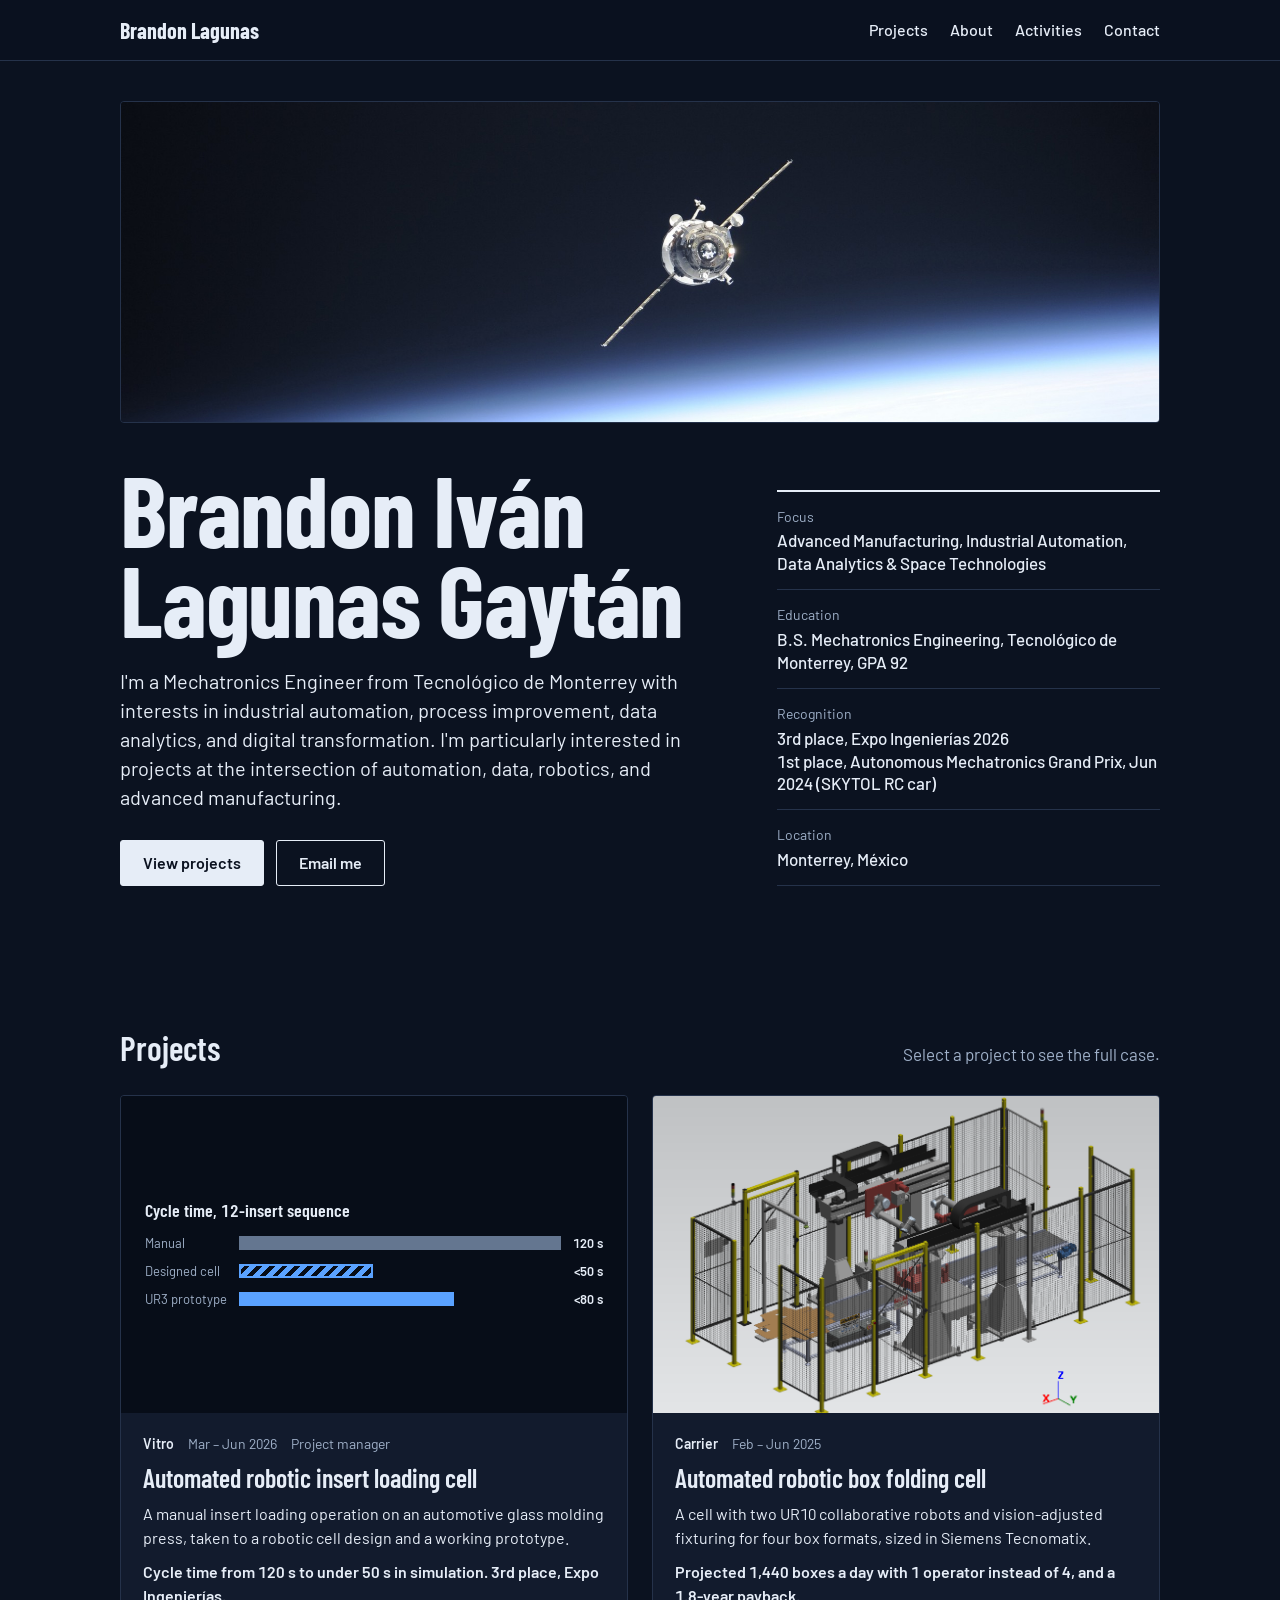
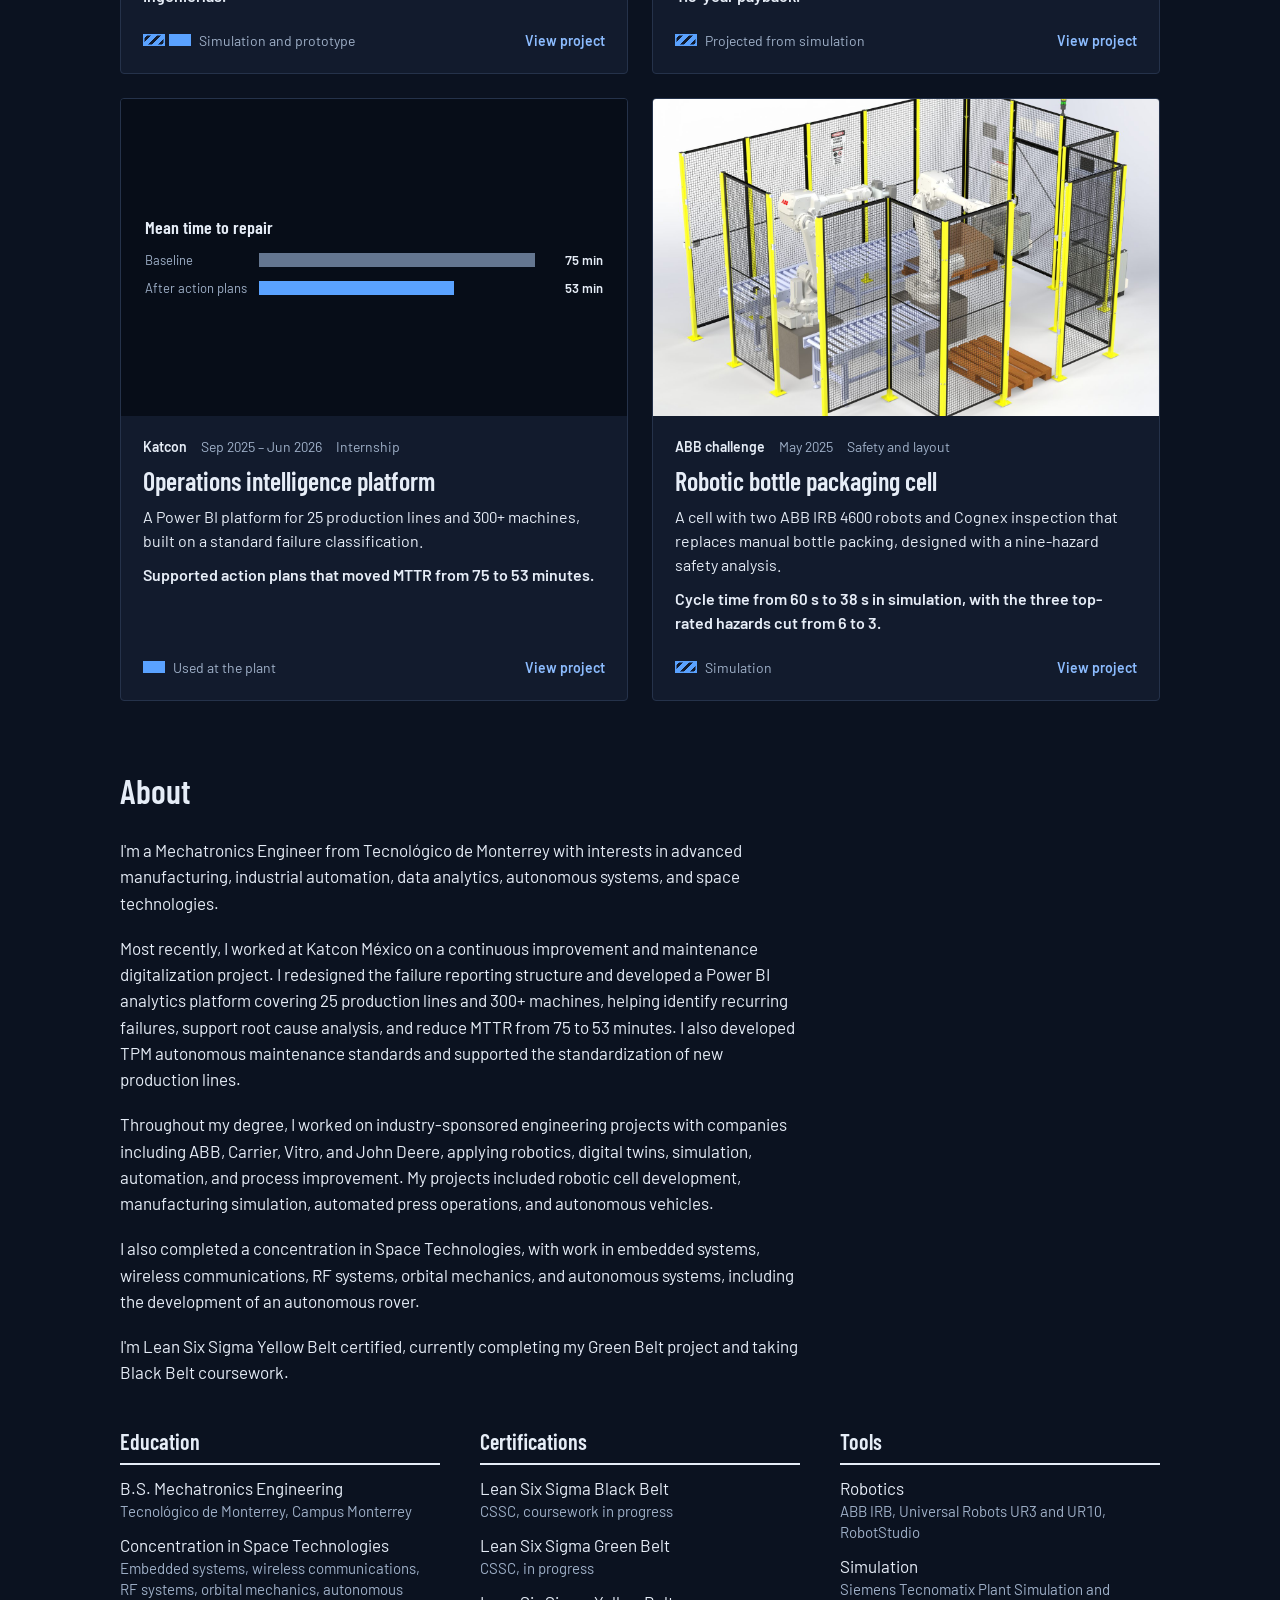
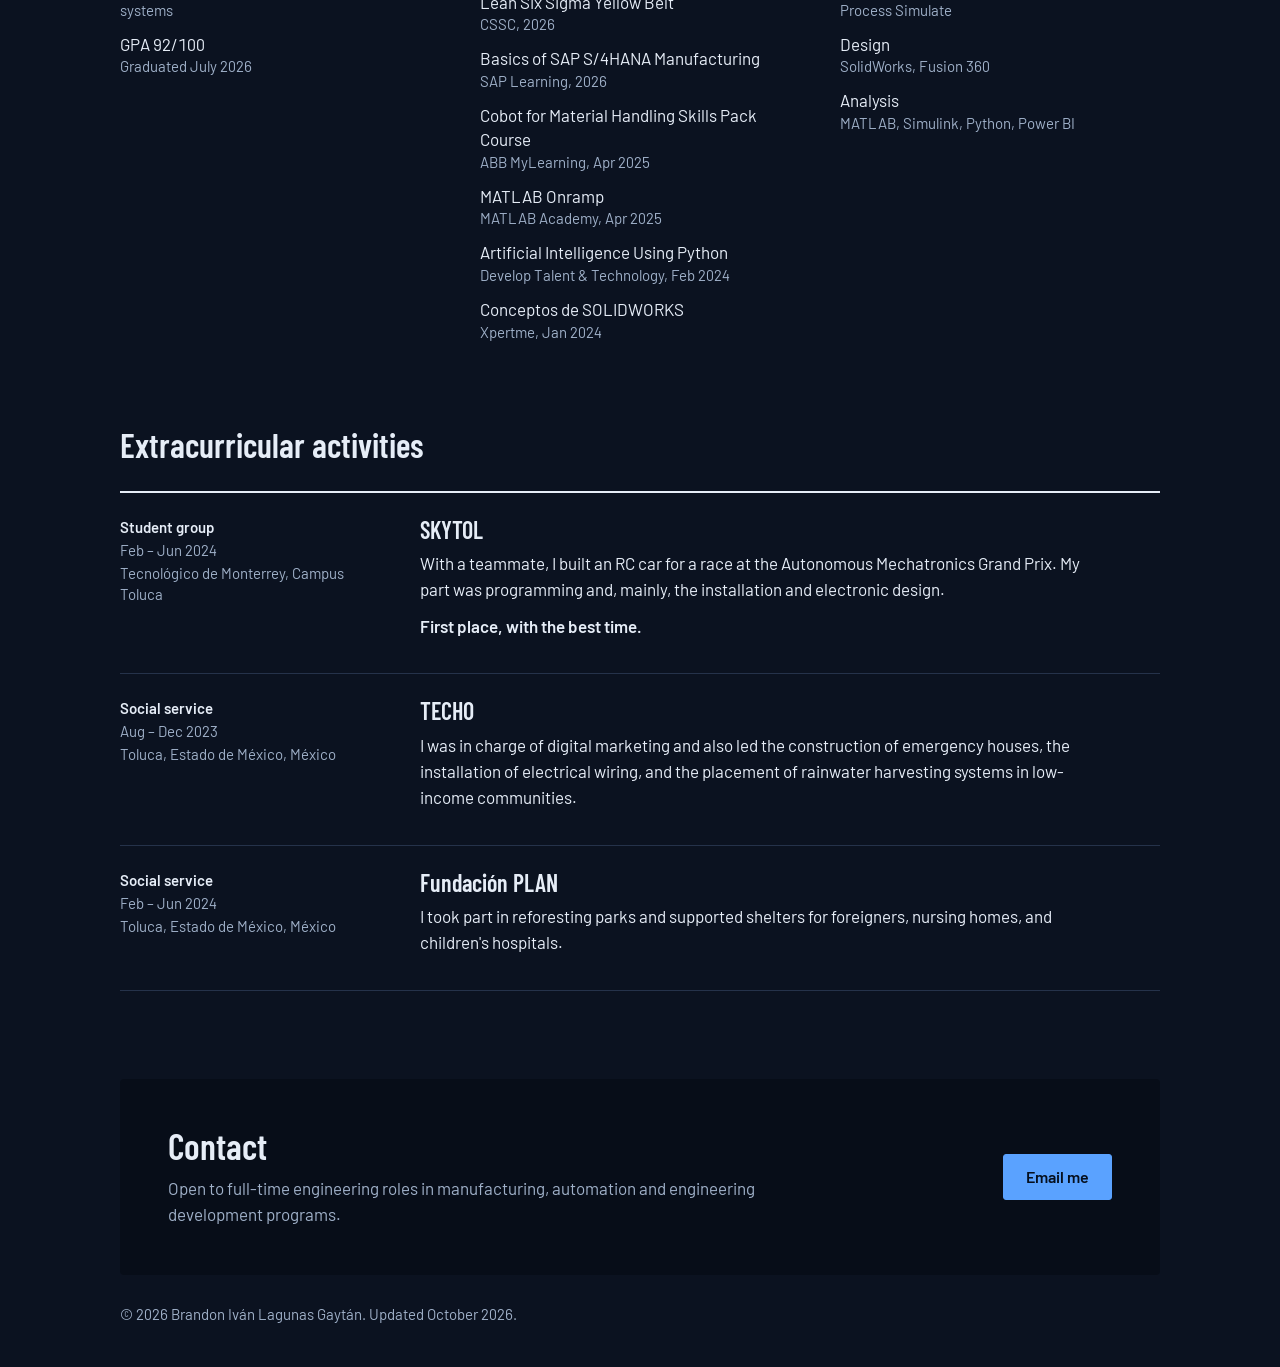
==== index.html @ 8397e600 "Expand Carrier case study with ergonomics, design, simulation and images Rebuilds the Carrier page o" ====
<!doctype html>
<html lang="en">
<head>
  <meta charset="utf-8">
  <meta name="viewport" content="width=device-width, initial-scale=1">
  <title>Brandon Lagunas | Mechatronics Engineer</title>
  <meta name="description" content="Portfolio of Brandon Iván Lagunas Gaytán, mechatronics engineer: advanced manufacturing, industrial automation, data analytics and space technologies.">
  <meta property="og:title" content="Brandon Lagunas | Mechatronics Engineer">
  <meta property="og:description" content="Advanced manufacturing, industrial automation, data analytics and space technologies.">
  <link rel="stylesheet" href="css/style.css">
</head>
<body>

  <nav class="site-nav" aria-label="Main">
    <div class="wrap">
      <a class="brand" href="index.html">Brandon Lagunas</a>
      <ul class="nav-links">
        <li><a href="#projects">Projects</a></li>
        <li><a href="#about">About</a></li>
        <li class="optional"><a href="#activities">Activities</a></li>
        <li><a href="#contact">Contact</a></li>
      </ul>
    </div>
  </nav>

  <main class="wrap">

    <header class="hero">
      <figure class="hero-art">
        <img src="img/hero-space.jpg" width="2000" height="1125" alt="A spacecraft in orbit above the bright curve of the Earth's atmosphere, seen against black space.">
      </figure>
      <div class="hero-grid">
        <div>
          <h1 class="nameplate"><span>Brandon Iván</span><span>Lagunas Gaytán</span></h1>
          <p class="intro">I'm a Mechatronics Engineer from Tecnológico de Monterrey with interests in industrial automation, process improvement, data analytics, and digital transformation. I'm particularly interested in projects at the intersection of automation, data, robotics, and advanced manufacturing.</p>
          <div class="actions">
            <a class="btn btn-primary" href="#projects">View projects</a>
            <a class="btn btn-secondary" href="mailto:blagunasg.a@gmail.com">Email me</a>
          </div>
        </div>
        <dl class="facts">
          <div><dt>Focus</dt><dd>Advanced Manufacturing, Industrial Automation, Data Analytics &amp; Space Technologies</dd></div>
          <div><dt>Education</dt><dd>B.S. Mechatronics Engineering, Tecnológico de Monterrey, GPA 92</dd></div>
          <div><dt>Recognition</dt><dd>3rd place, Expo Ingenierías 2026<br>1st place, Autonomous Mechatronics Grand Prix, Jun 2024 (SKYTOL RC car)</dd></div>
          <div><dt>Location</dt><dd>Monterrey, México</dd></div>
        </dl>
      </div>
    </header>

    <section class="section" id="projects" aria-labelledby="projects-heading">
      <div class="section-head">
        <h2 id="projects-heading">Projects</h2>
        <p>Select a project to see the full case.</p>
      </div>

      <ul class="cards">

        <li class="card">
          <div class="card-media">
            <div class="thumb" aria-hidden="true">
              <div class="thumb-title">Cycle time, 12-insert sequence</div>
              <div class="thumb-rows">
                <span class="lbl">Manual</span><span class="thumb-track"><span class="bar baseline" style="--v:1"></span></span><span class="val">120 s</span>
                <span class="lbl">Designed cell</span><span class="thumb-track"><span class="bar sim" style="--v:0.4167"></span></span><span class="val">&lt;50 s</span>
                <span class="lbl">UR3 prototype</span><span class="thumb-track"><span class="bar real" style="--v:0.6667"></span></span><span class="val">&lt;80 s</span>
              </div>
            </div>
          </div>
          <div class="card-body">
            <div class="card-meta"><span class="partner">Vitro</span><span>Mar – Jun 2026</span><span>Project manager</span></div>
            <h3><a href="projects/vitro.html">Automated robotic insert loading cell</a></h3>
            <p>A manual insert loading operation on an automotive glass molding press, taken to a robotic cell design and a working prototype.</p>
            <p class="card-figure">Cycle time from 120 s to under 50 s in simulation. 3rd place, Expo Ingenierías.</p>
            <div class="card-foot">
              <span class="status"><span class="swatch sim"></span><span class="swatch real"></span>Simulation and prototype</span>
              <span class="open">View project</span>
            </div>
          </div>
        </li>

        <li class="card">
          <div class="card-media">
            <img src="img/carrier/cell-isometric.png" width="1031" height="667" loading="lazy" alt="Isometric CAD view of a folding cell with two UR10 robots on linear rails inside perimeter fencing.">
          </div>
          <div class="card-body">
            <div class="card-meta"><span class="partner">Carrier</span><span>Feb – Jun 2025</span></div>
            <h3><a href="projects/carrier.html">Automated robotic box folding cell</a></h3>
            <p>A cell with two UR10 collaborative robots and vision-adjusted fixturing for four box formats, sized in Siemens Tecnomatix.</p>
            <p class="card-figure">Projected 1,440 boxes a day with 1 operator instead of 4, and a 1.8-year payback.</p>
            <div class="card-foot">
              <span class="status"><span class="swatch sim"></span>Projected from simulation</span>
              <span class="open">View project</span>
            </div>
          </div>
        </li>

        <li class="card">
          <div class="card-media">
            <div class="thumb" aria-hidden="true">
              <div class="thumb-title">Mean time to repair</div>
              <div class="thumb-rows">
                <span class="lbl">Baseline</span><span class="thumb-track"><span class="bar baseline" style="--v:0.9375"></span></span><span class="val">75 min</span>
                <span class="lbl">After action plans</span><span class="thumb-track"><span class="bar real" style="--v:0.6625"></span></span><span class="val">53 min</span>
              </div>
            </div>
          </div>
          <div class="card-body">
            <div class="card-meta"><span class="partner">Katcon</span><span>Sep 2025 – Jun 2026</span><span>Internship</span></div>
            <h3><a href="projects/katcon.html">Operations intelligence platform</a></h3>
            <p>A Power BI platform for 25 production lines and 300+ machines, built on a standard failure classification.</p>
            <p class="card-figure">Supported action plans that moved MTTR from 75 to 53 minutes.</p>
            <div class="card-foot">
              <span class="status"><span class="swatch real"></span>Used at the plant</span>
              <span class="open">View project</span>
            </div>
          </div>
        </li>

        <li class="card">
          <div class="card-media">
            <img src="img/reto-abb/cell-isometric.jpg" width="1600" height="1279" loading="lazy" alt="Isometric render of a packaging cell with two ABB robots inside yellow safety fencing.">
          </div>
          <div class="card-body">
            <div class="card-meta"><span class="partner">ABB challenge</span><span>May 2025</span><span>Safety and layout</span></div>
            <h3><a href="projects/reto-abb.html">Robotic bottle packaging cell</a></h3>
            <p>A cell with two ABB IRB 4600 robots and Cognex inspection that replaces manual bottle packing, designed with a nine-hazard safety analysis.</p>
            <p class="card-figure">Cycle time from 60 s to 38 s in simulation, with the three top-rated hazards cut from 6 to 3.</p>
            <div class="card-foot">
              <span class="status"><span class="swatch sim"></span>Simulation</span>
              <span class="open">View project</span>
            </div>
          </div>
        </li>

      </ul>
    </section>

    <section class="section" id="about" aria-labelledby="about-heading">
      <div class="section-head">
        <h2 id="about-heading">About</h2>
      </div>
      <div class="about-text">
        <p>I'm a Mechatronics Engineer from Tecnológico de Monterrey with interests in advanced manufacturing, industrial automation, data analytics, autonomous systems, and space technologies.</p>
        <p>Most recently, I worked at Katcon México on a continuous improvement and maintenance digitalization project. I redesigned the failure reporting structure and developed a Power BI analytics platform covering 25 production lines and 300+ machines, helping identify recurring failures, support root cause analysis, and reduce MTTR from 75 to 53 minutes. I also developed TPM autonomous maintenance standards and supported the standardization of new production lines.</p>
        <p>Throughout my degree, I worked on industry-sponsored engineering projects with companies including ABB, Carrier, Vitro, and John Deere, applying robotics, digital twins, simulation, automation, and process improvement. My projects included robotic cell development, manufacturing simulation, automated press operations, and autonomous vehicles.</p>
        <p>I also completed a concentration in Space Technologies, with work in embedded systems, wireless communications, RF systems, orbital mechanics, and autonomous systems, including the development of an autonomous rover.</p>
        <p>I'm Lean Six Sigma Yellow Belt certified, currently completing my Green Belt project and taking Black Belt coursework.</p>
      </div>
      <div class="about-grid">
        <div>
          <h3>Education</h3>
          <ul>
            <li>B.S. Mechatronics Engineering<span>Tecnológico de Monterrey, Campus Monterrey</span></li>
            <li>Concentration in Space Technologies<span>Embedded systems, wireless communications, RF systems, orbital mechanics, autonomous systems</span></li>
            <li>GPA 92/100<span>Graduated July 2026</span></li>
          </ul>
        </div>
        <div>
          <h3>Certifications</h3>
          <ul>
            <li>Lean Six Sigma Black Belt<span>CSSC, coursework in progress</span></li>
            <li>Lean Six Sigma Green Belt<span>CSSC, in progress</span></li>
            <li>Lean Six Sigma Yellow Belt<span>CSSC, 2026</span></li>
            <li>Basics of SAP S/4HANA Manufacturing<span>SAP Learning, 2026</span></li>
            <li>Cobot for Material Handling Skills Pack Course<span>ABB MyLearning, Apr 2025</span></li>
            <li>MATLAB Onramp<span>MATLAB Academy, Apr 2025</span></li>
            <li>Artificial Intelligence Using Python<span>Develop Talent &amp; Technology, Feb 2024</span></li>
            <li>Conceptos de SOLIDWORKS<span>Xpertme, Jan 2024</span></li>
          </ul>
        </div>
        <div>
          <h3>Tools</h3>
          <ul>
            <li>Robotics<span>ABB IRB, Universal Robots UR3 and UR10, RobotStudio</span></li>
            <li>Simulation<span>Siemens Tecnomatix Plant Simulation and Process Simulate</span></li>
            <li>Design<span>SolidWorks, Fusion 360</span></li>
            <li>Analysis<span>MATLAB, Simulink, Python, Power BI</span></li>
          </ul>
        </div>
      </div>
    </section>

    <section class="section" id="activities" aria-labelledby="activities-heading">
      <div class="section-head">
        <h2 id="activities-heading">Extracurricular activities</h2>
      </div>
      <ul class="activities">
        <li>
          <div class="activity-meta">
            <span class="activity-type">Student group</span>
            <span>Feb – Jun 2024</span>
            <span>Tecnológico de Monterrey, Campus Toluca</span>
          </div>
          <div class="activity-body">
            <h3>SKYTOL</h3>
            <p>With a teammate, I built an RC car for a race at the Autonomous Mechatronics Grand Prix. My part was programming and, mainly, the installation and electronic design.</p>
            <p class="activity-result">First place, with the best time.</p>
          </div>
        </li>
        <li>
          <div class="activity-meta">
            <span class="activity-type">Social service</span>
            <span>Aug – Dec 2023</span>
            <span>Toluca, Estado de México, México</span>
          </div>
          <div class="activity-body">
            <h3>TECHO</h3>
            <p>I was in charge of digital marketing and also led the construction of emergency houses, the installation of electrical wiring, and the placement of rainwater harvesting systems in low-income communities.</p>
          </div>
        </li>
        <li>
          <div class="activity-meta">
            <span class="activity-type">Social service</span>
            <span>Feb – Jun 2024</span>
            <span>Toluca, Estado de México, México</span>
          </div>
          <div class="activity-body">
            <h3>Fundación PLAN</h3>
            <p>I took part in reforesting parks and supported shelters for foreigners, nursing homes, and children's hospitals.</p>
          </div>
        </li>
      </ul>
    </section>

    <section class="contact-band" id="contact" aria-labelledby="contact-heading">
      <div>
        <h2 id="contact-heading">Contact</h2>
        <p>Open to full-time engineering roles in manufacturing, automation and engineering development programs.</p>
      </div>
      <div class="actions">
        <a class="btn" href="mailto:blagunasg.a@gmail.com">Email me</a>
      </div>
    </section>

  </main>

  <footer class="footer">
    <div class="wrap">
      <p>© 2026 Brandon Iván Lagunas Gaytán. Updated October 2026.</p>
    </div>
  </footer>

</body>
</html>
---- css/style.css ----
/* Brandon Lagunas portfolio
   Visual language: hatched bars = simulation or projection, solid bars = physical system or real plant data. */

@font-face { font-family: "Barlow"; font-style: normal; font-weight: 400; font-display: swap; src: url("../fonts/barlow-latin-400-normal.woff2") format("woff2"); }
@font-face { font-family: "Barlow"; font-style: normal; font-weight: 500; font-display: swap; src: url("../fonts/barlow-latin-500-normal.woff2") format("woff2"); }
@font-face { font-family: "Barlow"; font-style: normal; font-weight: 600; font-display: swap; src: url("../fonts/barlow-latin-600-normal.woff2") format("woff2"); }
@font-face { font-family: "Barlow Condensed"; font-style: normal; font-weight: 600; font-display: swap; src: url("../fonts/barlow-condensed-latin-600-normal.woff2") format("woff2"); }
@font-face { font-family: "Barlow Condensed"; font-style: normal; font-weight: 700; font-display: swap; src: url("../fonts/barlow-condensed-latin-700-normal.woff2") format("woff2"); }

:root {
  --paper: #0b1220;
  --card: #121b2d;
  --surface: #1a2538;
  --ink: #e6edf7;
  --steel: #9fb0c8;
  --rule: #25324a;
  --baseline: #62728c;
  --accent: #5aa2ff;
  --link: #8cbcff;
  --panel: #070d18;
  --panel-ink: #e6edf7;
  --panel-steel: #9fb0c8;
  --panel-rule: #263650;
  --panel-baseline: #647690;
  --panel-accent: #5aa2ff;
  --measure: 68ch;
  --gutter: 16px;
  color-scheme: dark;
}

*,
*::before,
*::after { box-sizing: border-box; }

html { -webkit-text-size-adjust: 100%; scroll-behavior: smooth; }
@media (prefers-reduced-motion: reduce) { html { scroll-behavior: auto; } }

body {
  margin: 0;
  background: var(--paper);
  color: var(--ink);
  font-family: "Barlow", system-ui, sans-serif;
  font-size: 1.0625rem;
  line-height: 1.55;
  font-variant-numeric: tabular-nums;
}

img { max-width: 100%; display: block; }

a { color: var(--link); text-underline-offset: 0.18em; text-decoration-thickness: 1px; }
a:hover { text-decoration-thickness: 2px; }
a:focus-visible,
button:focus-visible {
  outline: 2px solid var(--accent);
  outline-offset: 3px;
  border-radius: 2px;
}

.wrap {
  max-width: 1120px;
  margin: 0 auto;
  padding: 0 var(--gutter);
}

@media (min-width: 720px) { :root { --gutter: 40px; } }

h1, h2, h3 {
  font-family: "Barlow Condensed", "Barlow", sans-serif;
  font-weight: 600;
  line-height: 1.05;
  margin: 0;
}

h2 { font-size: 2.125rem; }
h3 { font-size: 1.5rem; }
p { margin: 0 0 1em; max-width: var(--measure); }
.muted { color: var(--steel); }

/* ---------- Site navigation ---------- */

.site-nav {
  position: sticky;
  top: 0;
  z-index: 10;
  background: color-mix(in srgb, var(--paper) 92%, transparent);
  backdrop-filter: blur(8px);
  border-bottom: 1px solid var(--rule);
}

.site-nav .wrap {
  display: flex;
  align-items: center;
  justify-content: space-between;
  gap: 16px;
  height: 60px;
}

.brand {
  font-family: "Barlow Condensed", sans-serif;
  font-weight: 700;
  font-size: 1.375rem;
  color: var(--ink);
  text-decoration: none;
  white-space: nowrap;
}

.nav-links { display: flex; gap: 22px; margin: 0; padding: 0; list-style: none; font-weight: 500; font-size: 1rem; }
.nav-links a { color: var(--ink); text-decoration: none; }
.nav-links a:hover { text-decoration: underline; }

@media (max-width: 480px) {
  .nav-links { gap: 14px; font-size: 0.9375rem; }
  .nav-links .optional { display: none; }
}

/* ---------- Buttons ---------- */

.actions { display: flex; flex-wrap: wrap; gap: 12px; margin-top: 28px; }

.btn {
  display: inline-flex;
  align-items: center;
  min-height: 46px;
  padding: 0 22px;
  font-weight: 600;
  font-size: 1rem;
  border-radius: 3px;
  text-decoration: none;
  border: 1.5px solid var(--ink);
}
.btn-primary { background: var(--ink); color: var(--paper); }
.btn-primary:hover { background: var(--link); border-color: var(--link); }
.btn-secondary { color: var(--ink); background: transparent; }
.btn-secondary:hover { background: var(--surface); }

/* ---------- Home hero ---------- */

.hero { padding: 64px 0 72px; }

.hero-grid { display: grid; gap: 40px; align-items: end; }

@media (min-width: 900px) {
  .hero-grid { grid-template-columns: 1.55fr 1fr; gap: 64px; }
}

.role-line { font-weight: 600; color: var(--steel); font-size: 1.125rem; margin: 0 0 10px; }

.nameplate {
  font-size: clamp(3rem, 9.5vw, 6.25rem);
  font-weight: 700;
  line-height: 0.9;
  letter-spacing: -0.012em;
}
.nameplate span { display: block; }

.intro { margin-top: 24px; font-size: 1.25rem; line-height: 1.45; max-width: 32em; }

.facts {
  margin: 0;
  border-top: 2px solid var(--ink);
}
.facts div { padding: 14px 0; border-bottom: 1px solid var(--rule); }
.facts dt { font-size: 0.875rem; color: var(--steel); }
.facts dd { margin: 2px 0 0; font-weight: 500; line-height: 1.35; }

.portrait {
  width: 120px;
  height: 120px;
  border-radius: 50%;
  object-fit: cover;
  margin-bottom: 20px;
  border: 3px solid var(--card);
}

/* ---------- Section frame ---------- */

.section { padding: 72px 0 0; scroll-margin-top: 72px; }
.section-head { display: flex; justify-content: space-between; align-items: baseline; gap: 16px; flex-wrap: wrap; margin-bottom: 28px; }
.section-head p { margin: 0; color: var(--steel); }

/* ---------- Project cards ---------- */

.cards {
  display: grid;
  gap: 24px;
  margin: 0;
  padding: 0;
  list-style: none;
}

@media (min-width: 720px) { .cards { grid-template-columns: repeat(2, 1fr); } }

.card {
  position: relative;
  display: flex;
  flex-direction: column;
  background: var(--card);
  border: 1px solid var(--rule);
  border-radius: 4px;
  overflow: hidden;
  transition: border-color 160ms ease;
}
.card:hover { border-color: var(--ink); }
.card:focus-within { border-color: var(--ink); }

.card-media { aspect-ratio: 16 / 10; background: var(--panel); overflow: hidden; }
.card-media img { width: 100%; height: 100%; object-fit: cover; }

.card-body { display: flex; flex-direction: column; gap: 10px; padding: 20px 22px 22px; flex: 1; }

.card-meta { font-size: 0.875rem; color: var(--steel); display: flex; flex-wrap: wrap; gap: 4px 14px; }
.card-meta .partner { color: var(--ink); font-weight: 600; }

.card h3 { font-size: 1.625rem; }
.card h3 a { color: var(--ink); text-decoration: none; }
/* Whole card is clickable through the title link. */
.card h3 a::after { content: ""; position: absolute; inset: 0; }

.card p { margin: 0; font-size: 1rem; line-height: 1.5; }

.card-figure { font-weight: 600; font-size: 1rem; line-height: 1.4; }

.card-foot {
  margin-top: auto;
  padding-top: 12px;
  display: flex;
  justify-content: space-between;
  align-items: center;
  gap: 12px;
  font-size: 0.875rem;
}
.card-foot .open { font-weight: 600; color: var(--link); }

.status { display: inline-flex; align-items: center; gap: 8px; color: var(--steel); }
.status .swatch + .swatch { margin-left: -4px; }

/* Chart thumbnails used until project photos are added */
.thumb {
  --accent: var(--panel-accent);
  height: 100%;
  display: flex;
  flex-direction: column;
  justify-content: center;
  gap: 12px;
  padding: 22px 24px;
  color: var(--panel-ink);
}
.thumb-title { font-family: "Barlow Condensed", sans-serif; font-weight: 600; font-size: 1.125rem; line-height: 1.15; }
.thumb-rows { display: grid; grid-template-columns: auto 1fr auto; gap: 8px 12px; align-items: center; font-size: 0.8125rem; }
.thumb-rows .lbl { color: var(--panel-steel); }
.thumb-rows .val { font-weight: 600; text-align: right; }
.thumb-track { position: relative; height: 14px; }
.thumb-track .bar { inset: 0 auto 0 0; }
.thumb .bar.baseline { background: var(--panel-baseline); }

/* ---------- About ---------- */

.about-grid { display: grid; gap: 32px; }
@media (min-width: 720px) { .about-grid { grid-template-columns: repeat(3, 1fr); gap: 40px; } }

.about-grid h3 { font-size: 1.375rem; margin-bottom: 12px; padding-bottom: 10px; border-bottom: 2px solid var(--ink); }
.about-grid ul { margin: 0; padding: 0; list-style: none; }
.about-grid li { margin-bottom: 12px; line-height: 1.4; }
.about-grid li span { display: block; color: var(--steel); font-size: 0.9375rem; }

/* ---------- Contact ---------- */

.contact-band {
  margin-top: 88px;
  background: var(--panel);
  color: var(--panel-ink);
  border-radius: 4px;
  padding: 40px 28px;
  display: grid;
  gap: 20px;
  align-items: center;
}
@media (min-width: 800px) { .contact-band { grid-template-columns: 1fr auto; padding: 48px 48px; } }
.contact-band h2 { font-size: 2.25rem; }
.contact-band p { color: var(--panel-steel); margin: 10px 0 0; }
.contact-band .btn { border-color: var(--panel-accent); background: var(--panel-accent); color: #06101f; }
.contact-band .btn:hover { background: #7bb6ff; border-color: #7bb6ff; }
.contact-band .btn-secondary { background: transparent; color: var(--panel-ink); border-color: var(--panel-steel); }
.contact-band .btn-secondary:hover { background: var(--panel-rule); }
.contact-band .actions { margin-top: 0; }

/* ---------- Footer ---------- */

.footer { padding: 28px 0 40px; font-size: 0.9375rem; color: var(--steel); }
.footer p { margin: 0; }

/* ---------- Project page ---------- */

.crumbs { padding-top: 28px; font-size: 0.9375rem; color: var(--steel); }
.crumbs a { color: var(--steel); }

.project-head { padding: 20px 0 32px; }
.project-head .card-meta { font-size: 1rem; margin-bottom: 14px; }
.project-title { font-size: clamp(2.5rem, 7vw, 4.5rem); font-weight: 700; line-height: 0.95; max-width: 18ch; }
.lede { margin-top: 20px; font-size: 1.1875rem; line-height: 1.5; max-width: 42em; }

.cover {
  margin: 0;
  border-radius: 4px;
  overflow: hidden;
  background: var(--panel);
  aspect-ratio: 21 / 9;
}
.cover img { width: 100%; height: 100%; object-fit: cover; }
.cover .thumb { padding: 32px clamp(20px, 5vw, 64px); gap: 18px; }
.cover .thumb-title { font-size: 1.5rem; }
.cover .thumb-rows { font-size: 0.9375rem; gap: 14px 18px; }
.cover .thumb-track { height: 22px; }

@media (max-width: 719px) { .cover { aspect-ratio: auto; } }

/* Key results strip */
.stats {
  display: grid;
  grid-template-columns: repeat(2, 1fr);
  margin: 32px 0 0;
  border-top: 2px solid var(--ink);
}
@media (min-width: 800px) { .stats { grid-template-columns: repeat(4, 1fr); } }
.stats div { padding: 18px 16px 18px 0; border-bottom: 1px solid var(--rule); }
.stats dt { order: 2; font-size: 0.9375rem; color: var(--steel); line-height: 1.35; margin-top: 4px; }
.stats dd { margin: 0; font-family: "Barlow Condensed", sans-serif; font-weight: 700; font-size: 2.25rem; line-height: 1; }
.stats div { display: flex; flex-direction: column; }
.stats dd { order: 1; }
.stats .tag { display: inline-flex; align-items: center; gap: 6px; font-size: 0.8125rem; color: var(--steel); margin-top: 6px; order: 3; }

/* Body: content + sidebar */
.project-body { display: grid; gap: 48px; padding-top: 56px; }
@media (min-width: 960px) {
  .project-body { grid-template-columns: minmax(0, 1fr) 300px; gap: 72px; }
  .sidebar { position: sticky; top: 84px; align-self: start; }
}

.block { margin-bottom: 56px; }
.block:last-child { margin-bottom: 0; }
.block h2 { margin-bottom: 16px; }

.work { margin: 0; padding: 0 0 0 1.1em; max-width: var(--measure); }
.work li { margin-bottom: 14px; padding-left: 4px; }
.work li::marker { color: var(--steel); }

.sidebar-box { border: 1.5px solid var(--ink); border-radius: 4px; background: var(--card); }
.sidebar-box dl { margin: 0; }
.sidebar-box dl div { padding: 12px 18px; border-bottom: 1px solid var(--rule); }
.sidebar-box dt { font-size: 0.8125rem; color: var(--steel); }
.sidebar-box dd { margin: 2px 0 0; font-weight: 500; line-height: 1.35; }
.sidebar-box .tools-wrap { padding: 14px 18px 18px; }
.sidebar-box .tools-wrap h3 { font-family: "Barlow", sans-serif; font-size: 0.8125rem; font-weight: 400; color: var(--steel); margin-bottom: 8px; }

.tools { display: flex; flex-wrap: wrap; gap: 6px; margin: 0; padding: 0; list-style: none; }
.tools li { border: 1px solid var(--rule); background: var(--surface); padding: 2px 9px; border-radius: 2px; font-size: 0.875rem; }

/* Gallery */
.gallery { display: grid; gap: 16px; margin: 0; padding: 0; list-style: none; }
@media (min-width: 640px) { .gallery { grid-template-columns: repeat(2, 1fr); } }
.gallery figure { margin: 0; }
.gallery img { width: 100%; aspect-ratio: 4 / 3; object-fit: cover; border-radius: 4px; border: 1px solid var(--rule); }
.gallery figcaption { font-size: 0.875rem; color: var(--steel); margin-top: 6px; }

.note { font-size: 0.9375rem; color: var(--steel); }

.pager {
  display: grid;
  gap: 16px;
  margin-top: 80px;
}
@media (min-width: 720px) { .pager { grid-template-columns: 1fr 1fr; } }
.pager a {
  display: block;
  padding: 18px 20px;
  border: 1px solid var(--rule);
  border-radius: 4px;
  background: var(--card);
  color: var(--ink);
  text-decoration: none;
  font-family: "Barlow Condensed", sans-serif;
  font-weight: 600;
  font-size: 1.375rem;
  line-height: 1.15;
}
.pager a:hover { border-color: var(--ink); }
.pager a.next { text-align: right; }
.pager small { display: block; font-family: "Barlow", sans-serif; font-weight: 400; font-size: 0.875rem; color: var(--steel); margin-bottom: 4px; }

/* ---------- Charts ---------- */

.timing { margin: 0; }
.timing-sub { color: var(--steel); font-size: 0.9375rem; margin: 0 0 20px; }

.timing-grid {
  display: grid;
  grid-template-columns: 10rem 1fr 9rem;
  column-gap: 16px;
  row-gap: 14px;
  align-items: center;
}

.scale {
  grid-column: 2;
  display: flex;
  justify-content: space-between;
  font-size: 0.8125rem;
  color: var(--steel);
  border-bottom: 1px solid var(--rule);
  padding-bottom: 4px;
}

.row-label { grid-column: 1; font-weight: 500; line-height: 1.25; font-size: 0.9375rem; }

.track {
  grid-column: 2;
  position: relative;
  height: 24px;
  background-image: linear-gradient(to right, var(--rule) 1px, transparent 1px);
  background-size: 25% 100%;
}

.bar {
  position: absolute;
  inset: 3px auto 3px 0;
  width: calc(var(--v) * 100%);
  transform-origin: left center;
}
.bar.baseline { background: var(--baseline); }
.bar.real { background: var(--accent); }
.bar.sim {
  background: repeating-linear-gradient(135deg, var(--accent) 0 5px, transparent 5px 9px);
  box-shadow: inset 0 0 0 2px var(--accent);
}

.row-value { grid-column: 3; font-size: 0.9375rem; line-height: 1.25; }
.row-value strong { font-weight: 600; display: block; }
.row-value span { color: var(--steel); }

.legend { display: flex; flex-wrap: wrap; gap: 6px 24px; margin: 18px 0 0; padding: 0; list-style: none; font-size: 0.875rem; color: var(--steel); }
.legend li { display: flex; align-items: center; gap: 8px; }

.swatch { display: inline-block; width: 22px; height: 12px; flex: none; }
.swatch.sim { background: repeating-linear-gradient(135deg, var(--accent) 0 4px, transparent 4px 7px); box-shadow: inset 0 0 0 1.5px var(--accent); }
.swatch.real { background: var(--accent); }
.swatch.baseline { background: var(--baseline); }

.operators {
  display: grid;
  grid-template-columns: 10rem 1fr 9rem;
  column-gap: 16px;
  row-gap: 14px;
  align-items: center;
  margin-top: 24px;
}
.people { grid-column: 2; display: flex; gap: 10px; }
.person { width: 16px; height: 30px; color: var(--baseline); }
.person.sim { color: var(--accent); }

/* One orchestrated moment: the cover chart draws once on load. */
.cover .bar, .hero-draw .bar {
  animation: draw 900ms cubic-bezier(0.2, 0.7, 0.2, 1) both;
  animation-delay: calc(250ms + var(--i, 0) * 160ms);
}
@keyframes draw { from { transform: scaleX(0); } to { transform: scaleX(1); } }
@media (prefers-reduced-motion: reduce) {
  .cover .bar, .hero-draw .bar { animation: none; }
  .card { transition: none; }
}

/* ---------- Mobile figures (kept last so they override the desktop grids) ---------- */

@media (max-width: 719px) {
  .timing-grid,
  .operators {
    grid-template-columns: 1fr auto;
    grid-auto-flow: row dense;
    row-gap: 6px;
  }
  .scale { grid-column: 1 / -1; order: -1; }
  .row-label { grid-column: 1; margin-top: 12px; }
  .row-value { grid-column: 2; margin-top: 12px; text-align: right; }
  .track,
  .operators .people { grid-column: 1 / -1; }
  .row-value strong { display: inline; }
  .row-value span { display: inline; }
}

.card-foot .open { white-space: nowrap; }

/* ---------- Case study extras: spacing, risk table, original matrix ---------- */

.hero { padding-top: 40px; }
.hero-art { margin: 0 0 40px; border: 1px solid var(--rule); border-radius: 4px; overflow: hidden; background: #0d1626; }
.hero-art img { display: block; width: 100%; height: clamp(160px, 30vw, 320px); object-fit: cover; object-position: 50% 38%; }
.about-text { margin-bottom: 44px; }
.about-text p { margin-bottom: 1.1em; }

.activities { margin: 0; padding: 0; list-style: none; border-top: 2px solid var(--ink); }
.activities li { display: grid; gap: 8px 40px; padding: 24px 0; border-bottom: 1px solid var(--rule); }
@media (min-width: 720px) { .activities li { grid-template-columns: 260px minmax(0, 1fr); } }
.activity-meta { display: flex; flex-direction: column; gap: 2px; color: var(--steel); font-size: 0.9375rem; line-height: 1.4; }
.activity-type { color: var(--ink); font-weight: 600; }
.activity-body h3 { font-size: 1.5rem; margin-bottom: 8px; }
.activity-body p { margin: 0 0 0.6em; }
.activity-result { font-weight: 600; }

.project-body { grid-template-columns: minmax(0, 1fr); }
@media (min-width: 960px) { .project-body { grid-template-columns: minmax(0, 1fr) 300px; } }

.block .gallery { margin-top: 24px; }
.gallery img { height: auto; }
.gallery--natural { align-items: start; }
.gallery--natural img { aspect-ratio: auto; object-fit: contain; background: #fff; }

.gallery + .note { margin-top: 24px; }

.plate { margin: 24px 0; }
.plate img { width: 100%; height: auto; border: 1px solid var(--rule); border-radius: 4px; background: #fff; }
.plate figcaption { font-size: 0.875rem; color: var(--steel); margin-top: 6px; }
.timing + .timing { margin-top: 40px; }
.timing + p { margin-top: 28px; }
@media (min-width: 800px) { .stats--3 { grid-template-columns: repeat(3, 1fr); } }
@media (max-width: 799px) { .stats--3 div:last-child { grid-column: 1 / -1; } }
.block > p + .table-wrap,
.block > .table-wrap + p { margin-top: 24px; }

.table-wrap { overflow-x: auto; margin-bottom: 24px; border: 1px solid var(--rule); border-radius: 4px; background: var(--card); }

.risk-table { width: 100%; min-width: 620px; border-collapse: collapse; font-size: 0.9375rem; line-height: 1.35; }
.risk-table caption { text-align: left; padding: 14px 16px 0; color: var(--steel); font-size: 0.875rem; caption-side: top; }
.risk-table th,
.risk-table td { padding: 12px 16px; text-align: right; border-bottom: 1px solid var(--rule); vertical-align: top; }
.risk-table thead th { font-size: 0.8125rem; font-weight: 500; color: var(--steel); border-bottom: 2px solid var(--ink); }
.risk-table tbody th { text-align: left; font-weight: 500; }
.risk-table thead th:first-child { text-align: left; }
.risk-table tbody tr:last-child th,
.risk-table tbody tr:last-child td { border-bottom: 0; }
.risk-table td strong { color: var(--ink); }

.more { margin-top: 8px; }
.more summary { cursor: pointer; font-weight: 600; color: var(--link); padding: 6px 0; }
.more[open] summary { margin-bottom: 16px; }
.more img { width: 100%; height: auto; margin-bottom: 16px; border: 1px solid var(--rule); border-radius: 4px; background: #fff; }

@media (max-width: 719px) {
  .hero { padding: 40px 0 16px; }
  .section { padding-top: 56px; }
}
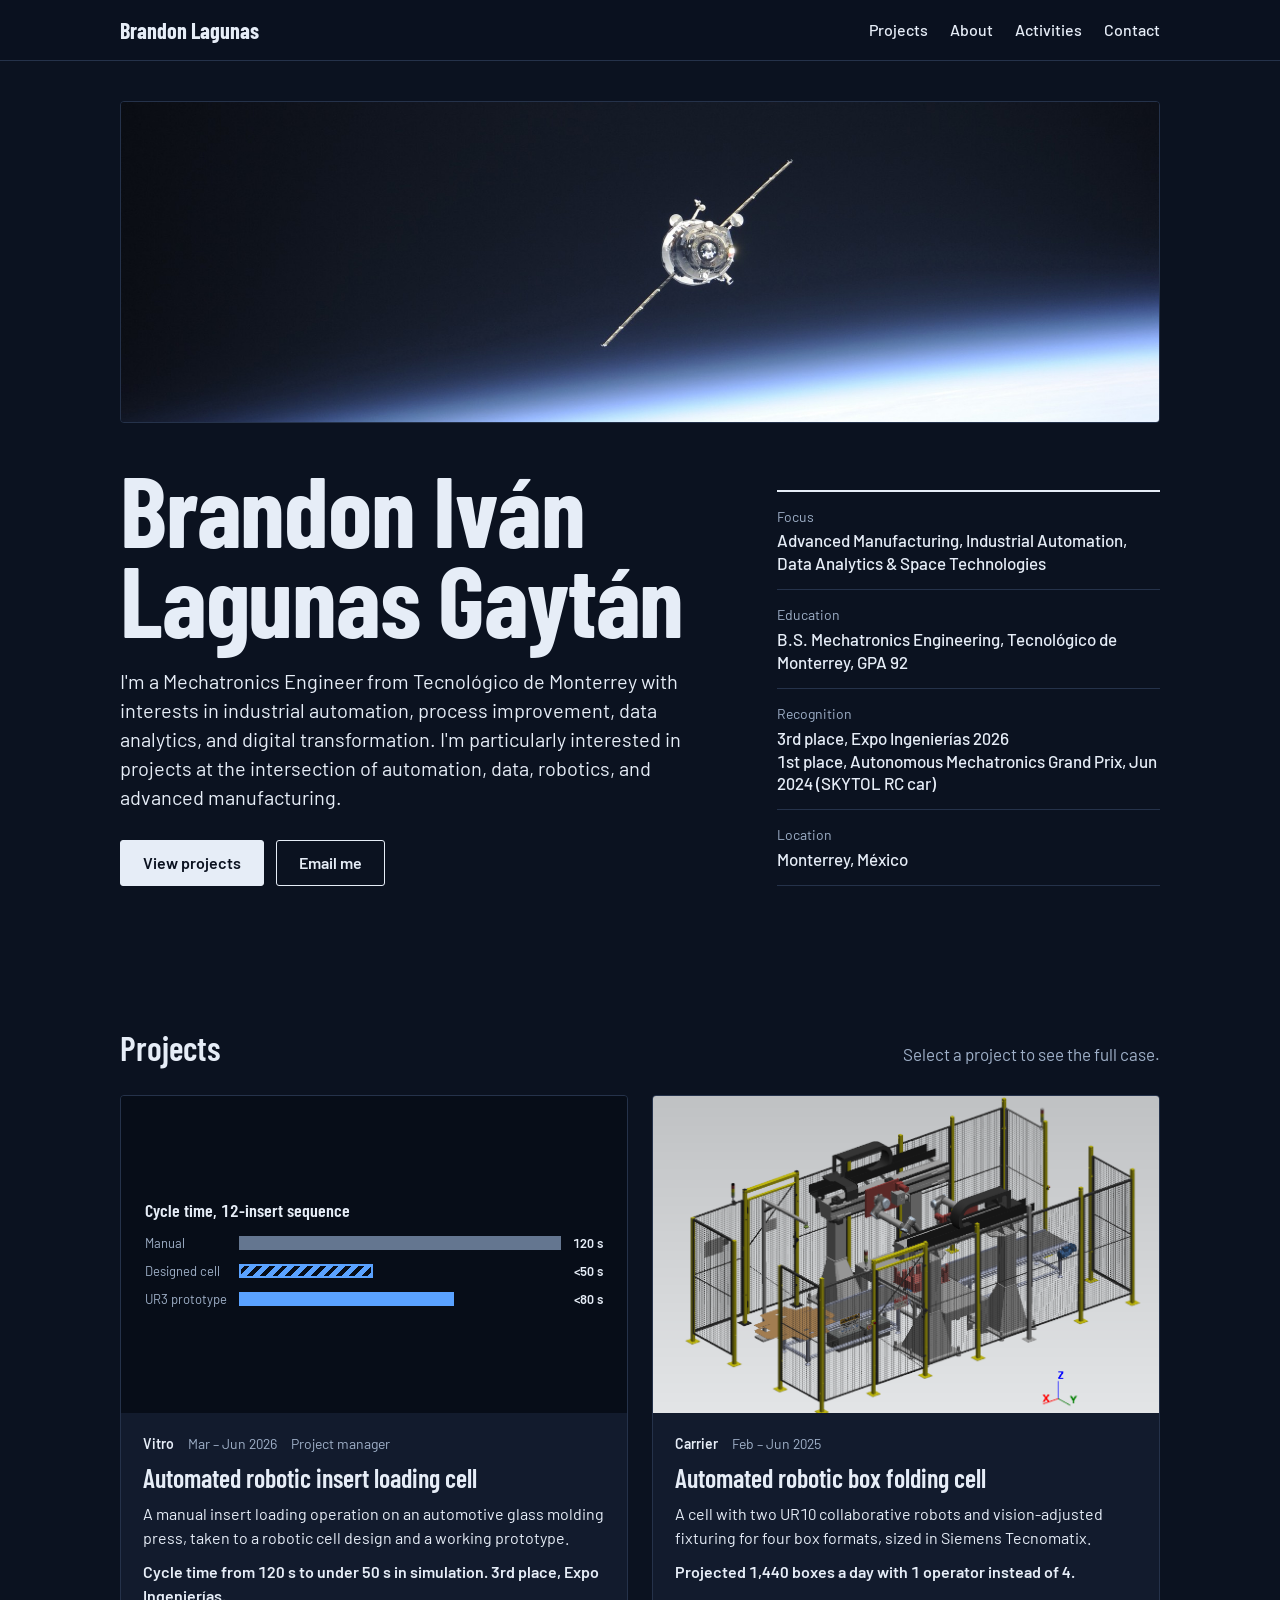
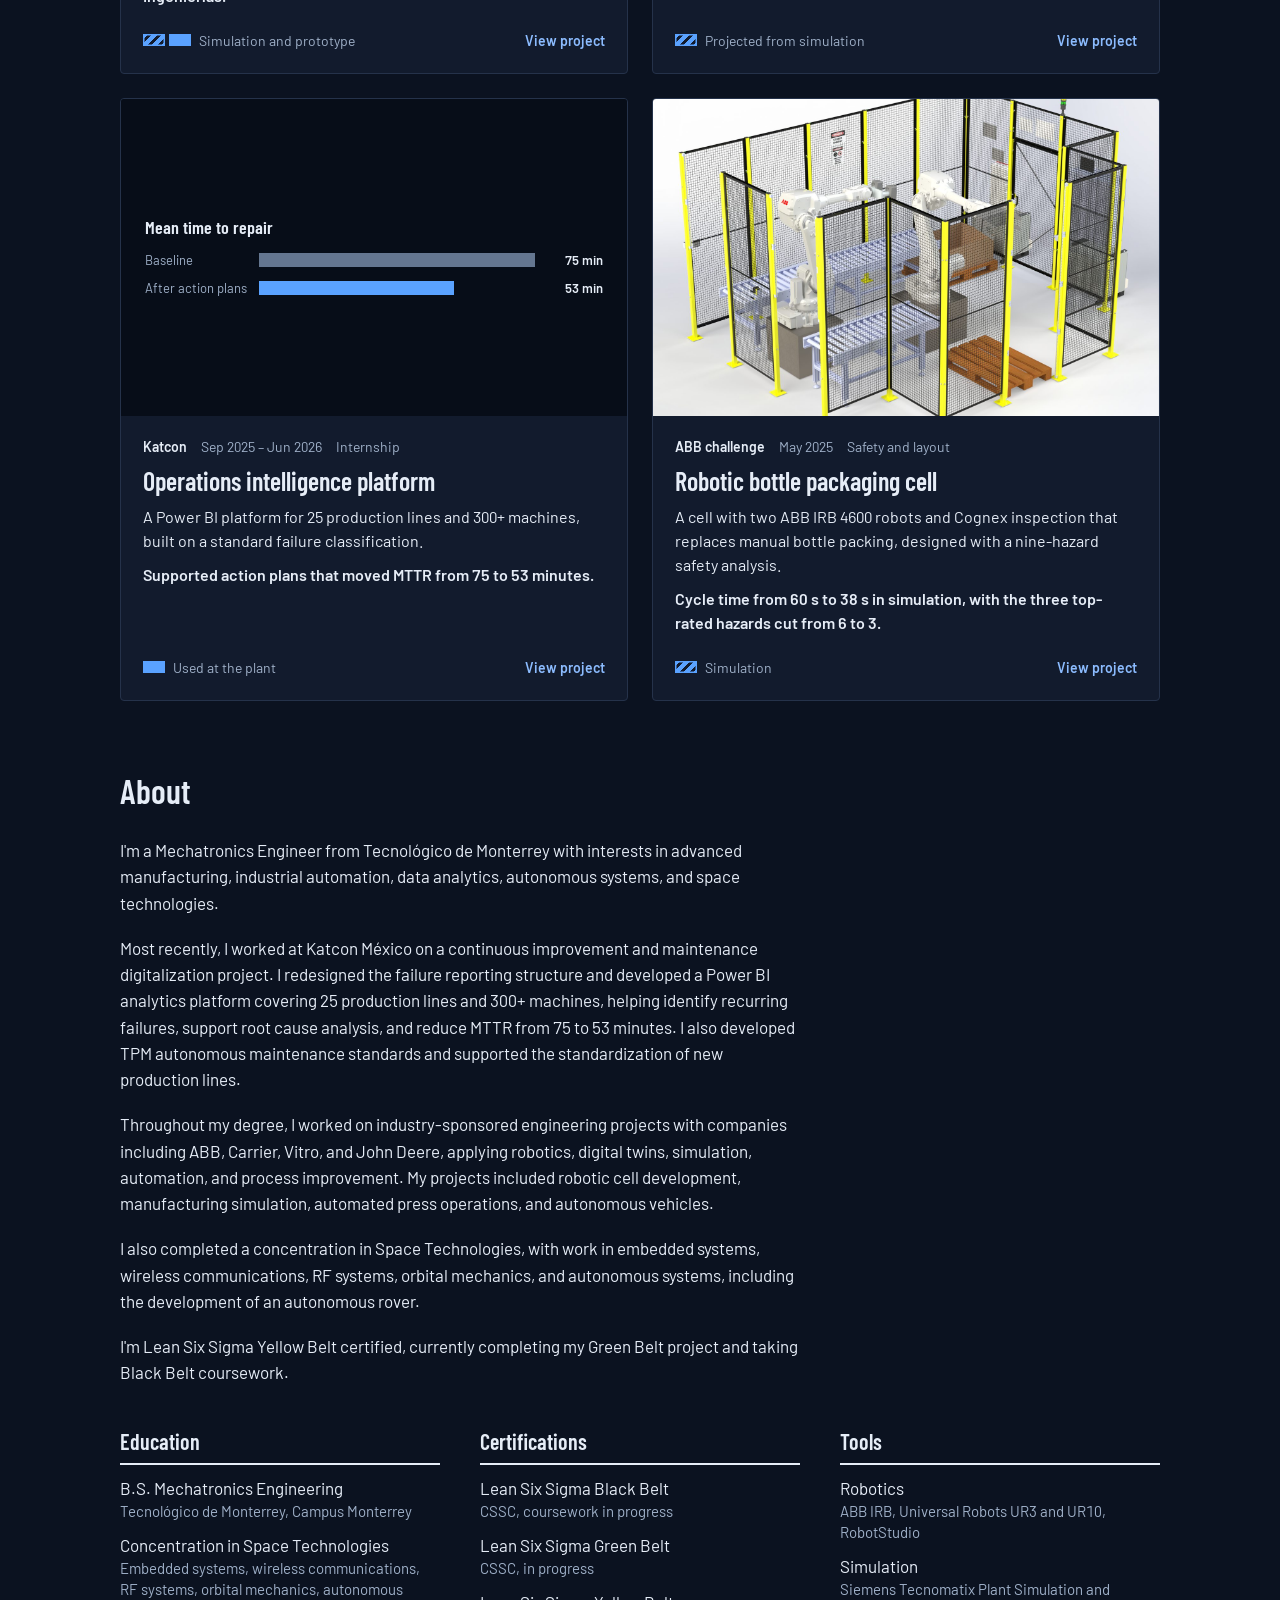
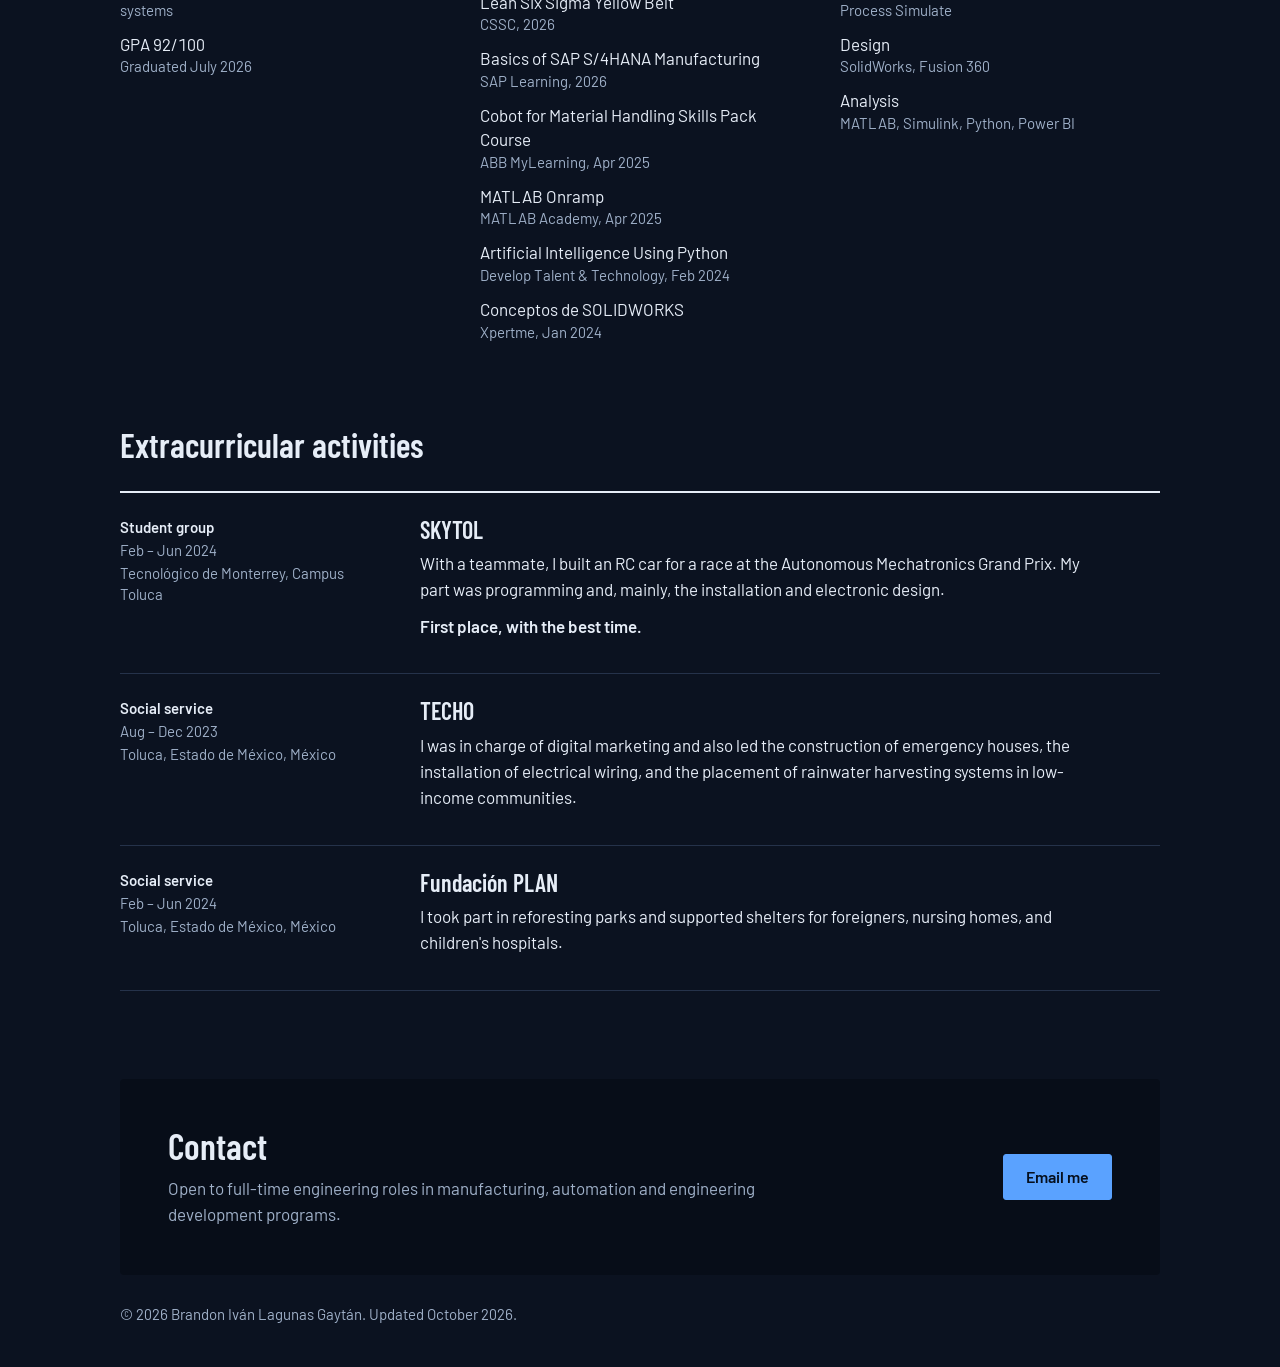
==== commit 47de8e3c: "Vitro equipment: "3D printing (PLA)"; drop payback line from the Carrier home card Co-Authored-By: C" ====
--- a/index.html
+++ b/index.html
@@ -86,7 +86,7 @@
             <div class="card-meta"><span class="partner">Carrier</span><span>Feb – Jun 2025</span></div>
             <h3><a href="projects/carrier.html">Automated robotic box folding cell</a></h3>
             <p>A cell with two UR10 collaborative robots and vision-adjusted fixturing for four box formats, sized in Siemens Tecnomatix.</p>
-            <p class="card-figure">Projected 1,440 boxes a day with 1 operator instead of 4, and a 1.8-year payback.</p>
+            <p class="card-figure">Projected 1,440 boxes a day with 1 operator instead of 4.</p>
             <div class="card-foot">
               <span class="status"><span class="swatch sim"></span>Projected from simulation</span>
               <span class="open">View project</span>
--- a/css/style.css
+++ b/css/style.css
@@ -537,8 +537,14 @@
 .risk-table tbody tr:last-child th,
 .risk-table tbody tr:last-child td { border-bottom: 0; }
 .risk-table td strong { color: var(--ink); }
+.risk-table--rating { min-width: 0; }
+.risk-table--rating thead th:nth-child(2),
+.risk-table--rating tbody td:nth-child(2) { text-align: left; }
+.risk-table .total th,
+.risk-table .total td { background: var(--surface); font-weight: 600; }
 
 .more { margin-top: 8px; }
+.more + p { margin-top: 20px; }
 .more summary { cursor: pointer; font-weight: 600; color: var(--link); padding: 6px 0; }
 .more[open] summary { margin-bottom: 16px; }
 .more img { width: 100%; height: auto; margin-bottom: 16px; border: 1px solid var(--rule); border-radius: 4px; background: #fff; }
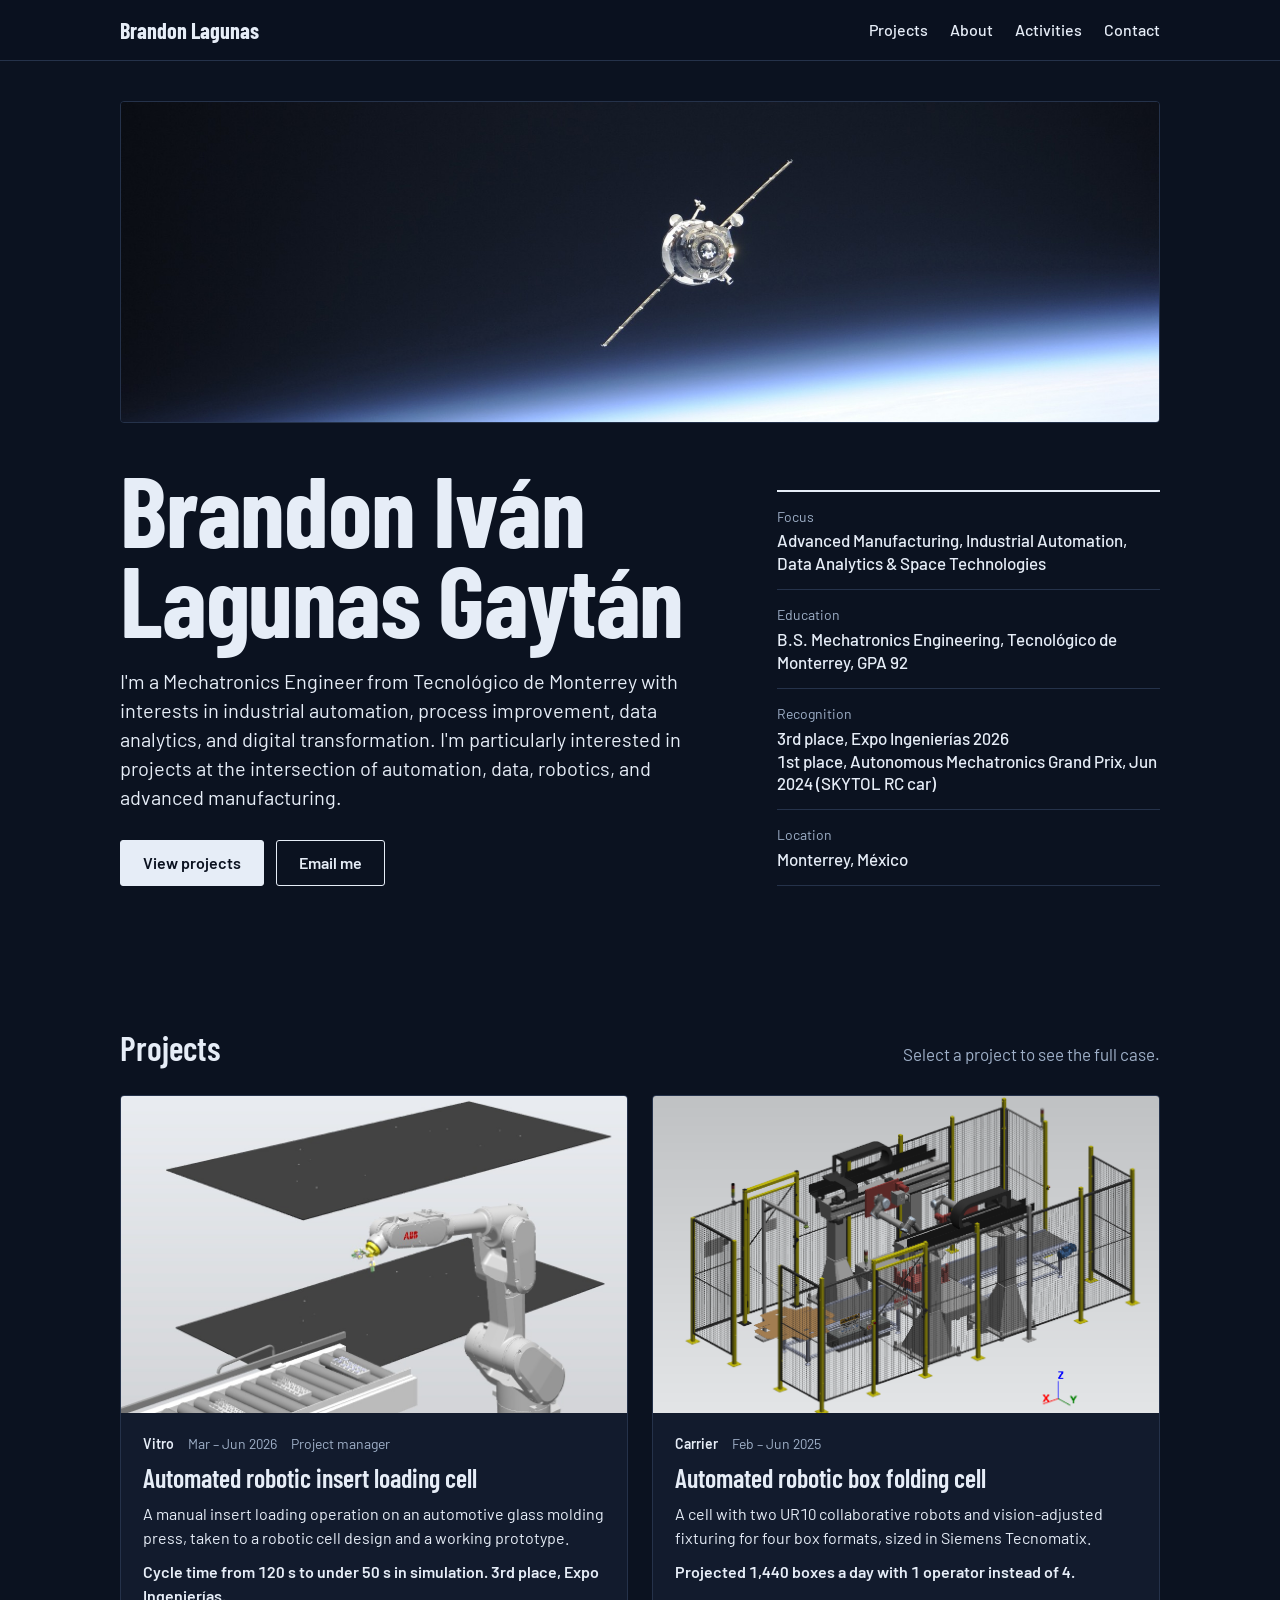
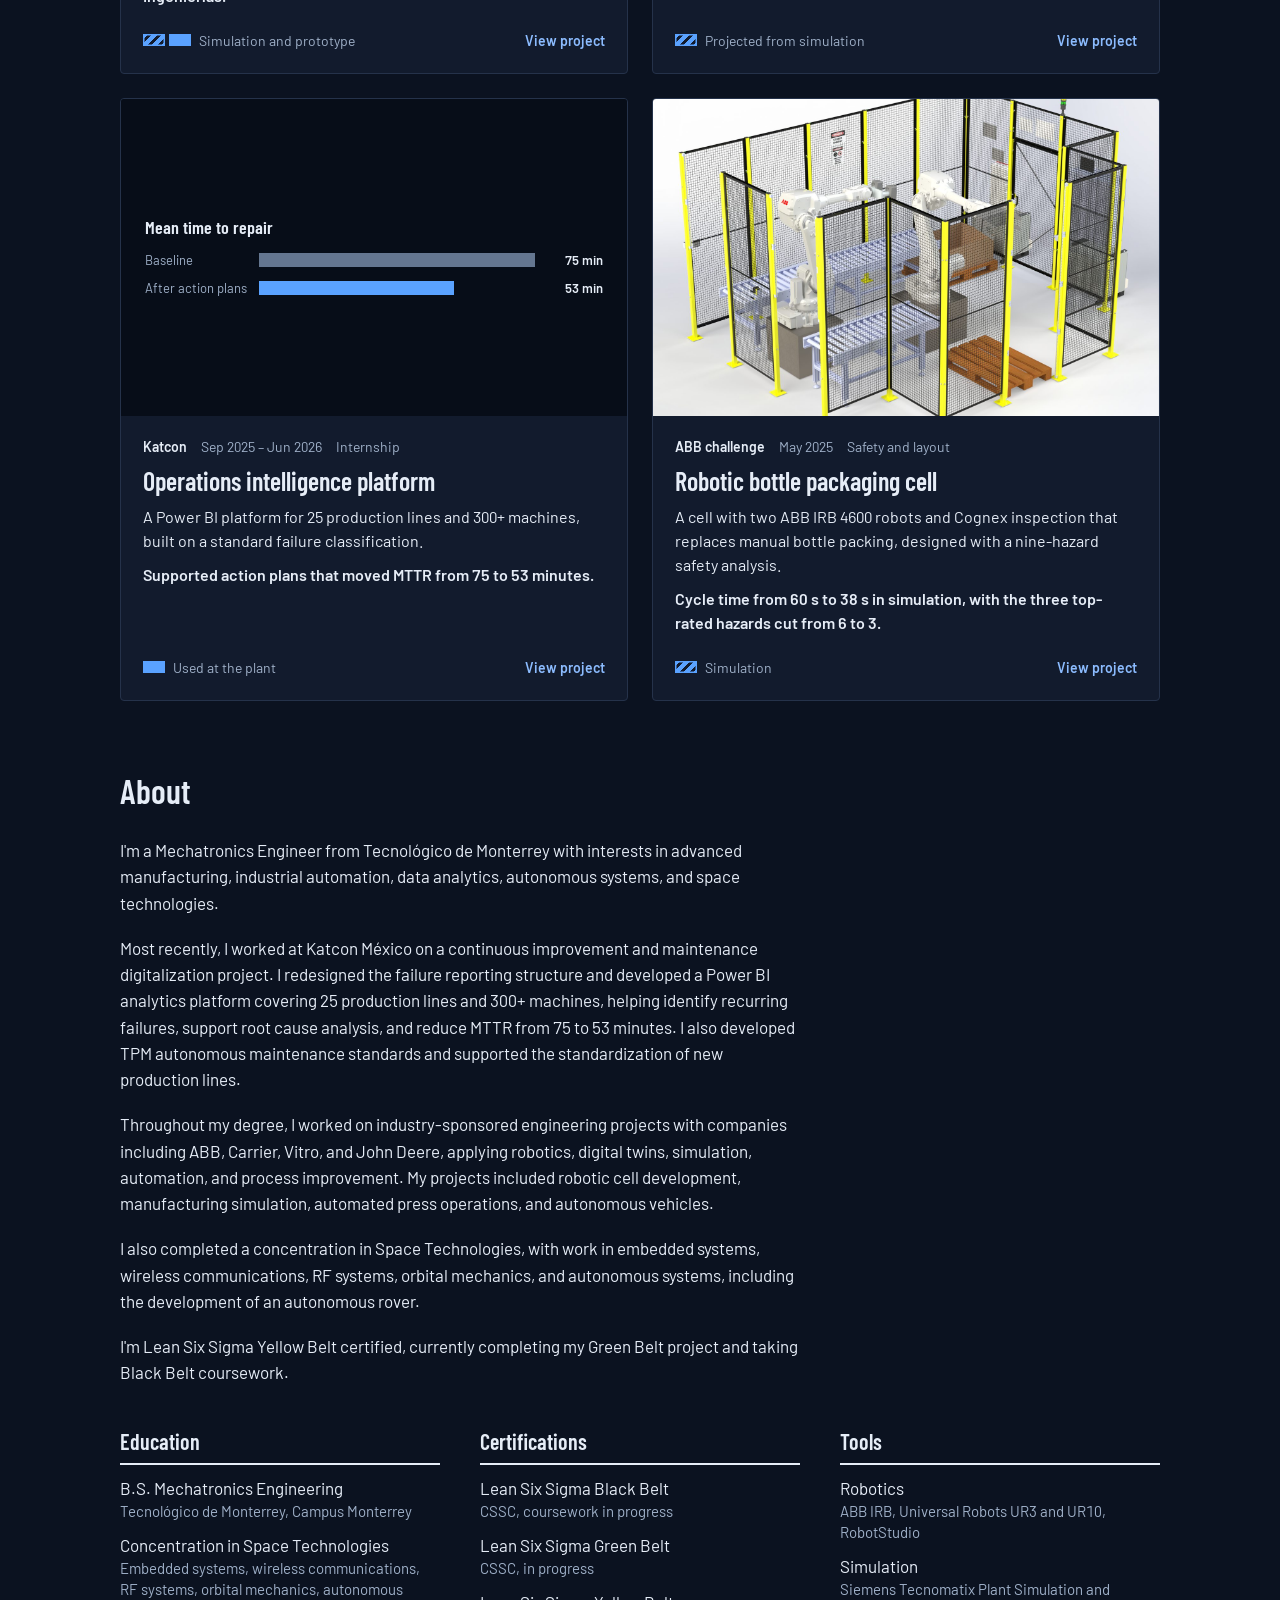
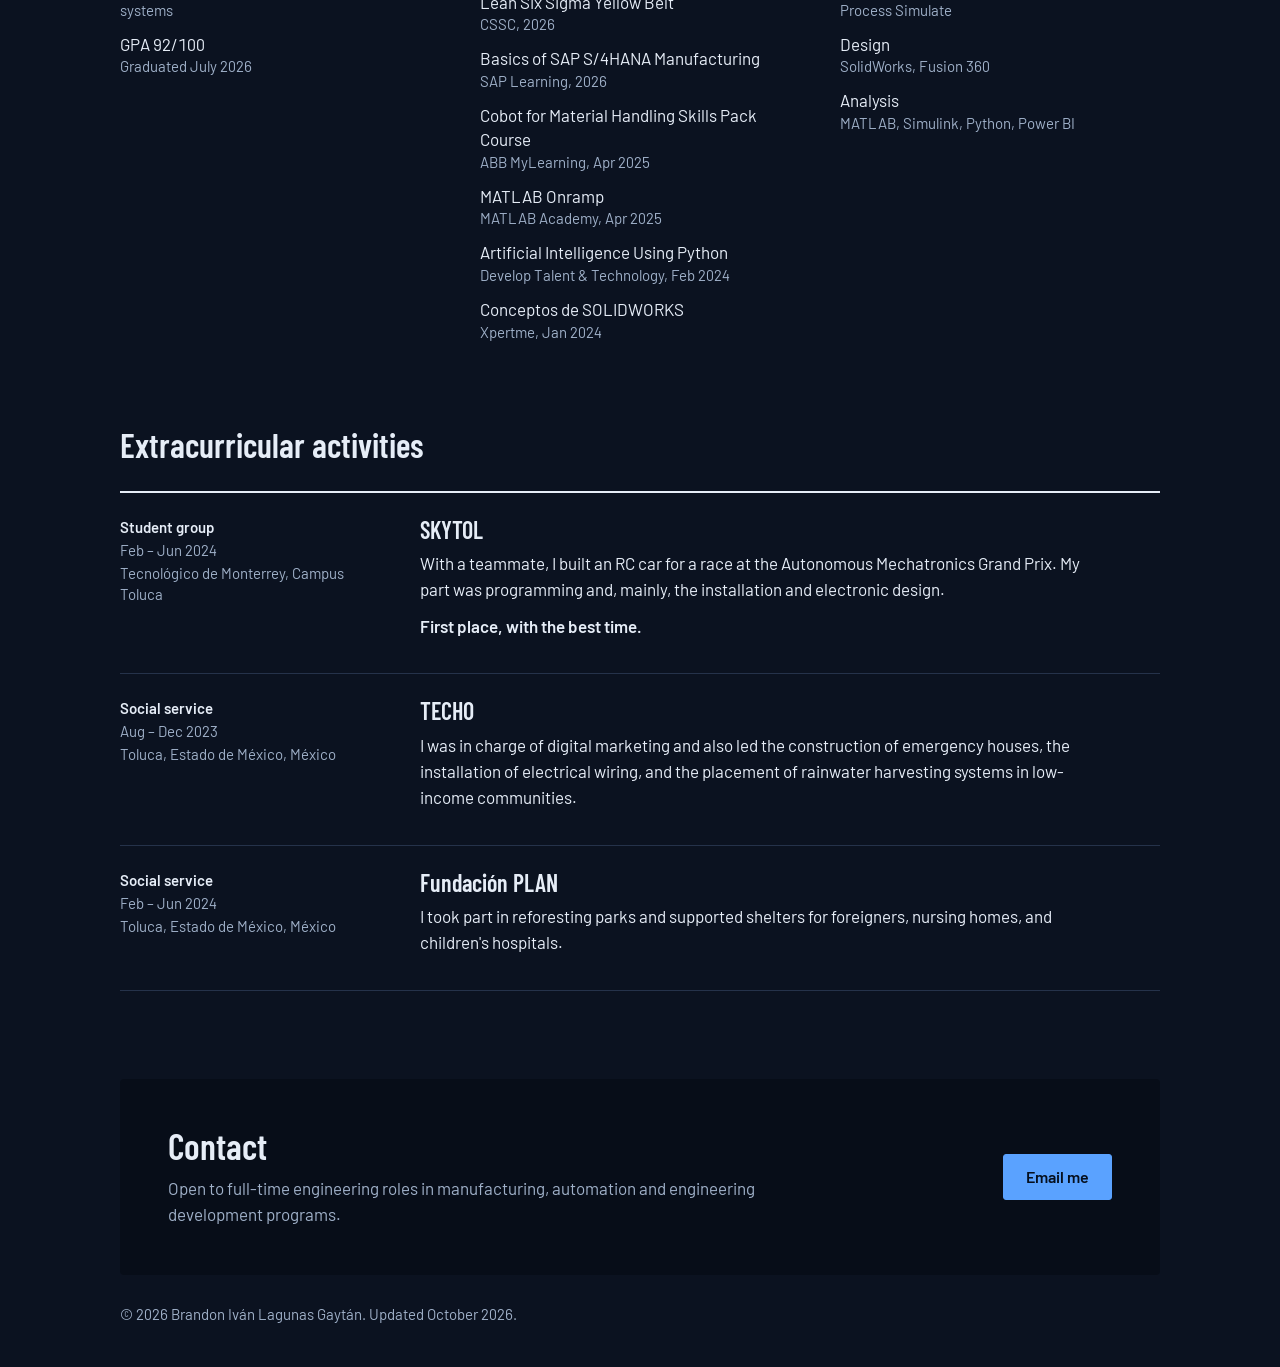
==== commit 20eaad65: "Use the RobotStudio cell image on the Vitro home card Co-Authored-By: Claude Sonnet 5.5 <noreply@ant" ====
--- a/index.html
+++ b/index.html
@@ -57,14 +57,7 @@
 
         <li class="card">
           <div class="card-media">
-            <div class="thumb" aria-hidden="true">
-              <div class="thumb-title">Cycle time, 12-insert sequence</div>
-              <div class="thumb-rows">
-                <span class="lbl">Manual</span><span class="thumb-track"><span class="bar baseline" style="--v:1"></span></span><span class="val">120 s</span>
-                <span class="lbl">Designed cell</span><span class="thumb-track"><span class="bar sim" style="--v:0.4167"></span></span><span class="val">&lt;50 s</span>
-                <span class="lbl">UR3 prototype</span><span class="thumb-track"><span class="bar real" style="--v:0.6667"></span></span><span class="val">&lt;80 s</span>
-              </div>
-            </div>
+            <img src="img/vitro/cell-robotstudio.png" width="1151" height="644" loading="lazy" alt="RobotStudio simulation of the industrial cell: an ABB robot with its gripper reaching toward the plates of the simplified press model.">
           </div>
           <div class="card-body">
             <div class="card-meta"><span class="partner">Vitro</span><span>Mar – Jun 2026</span><span>Project manager</span></div>
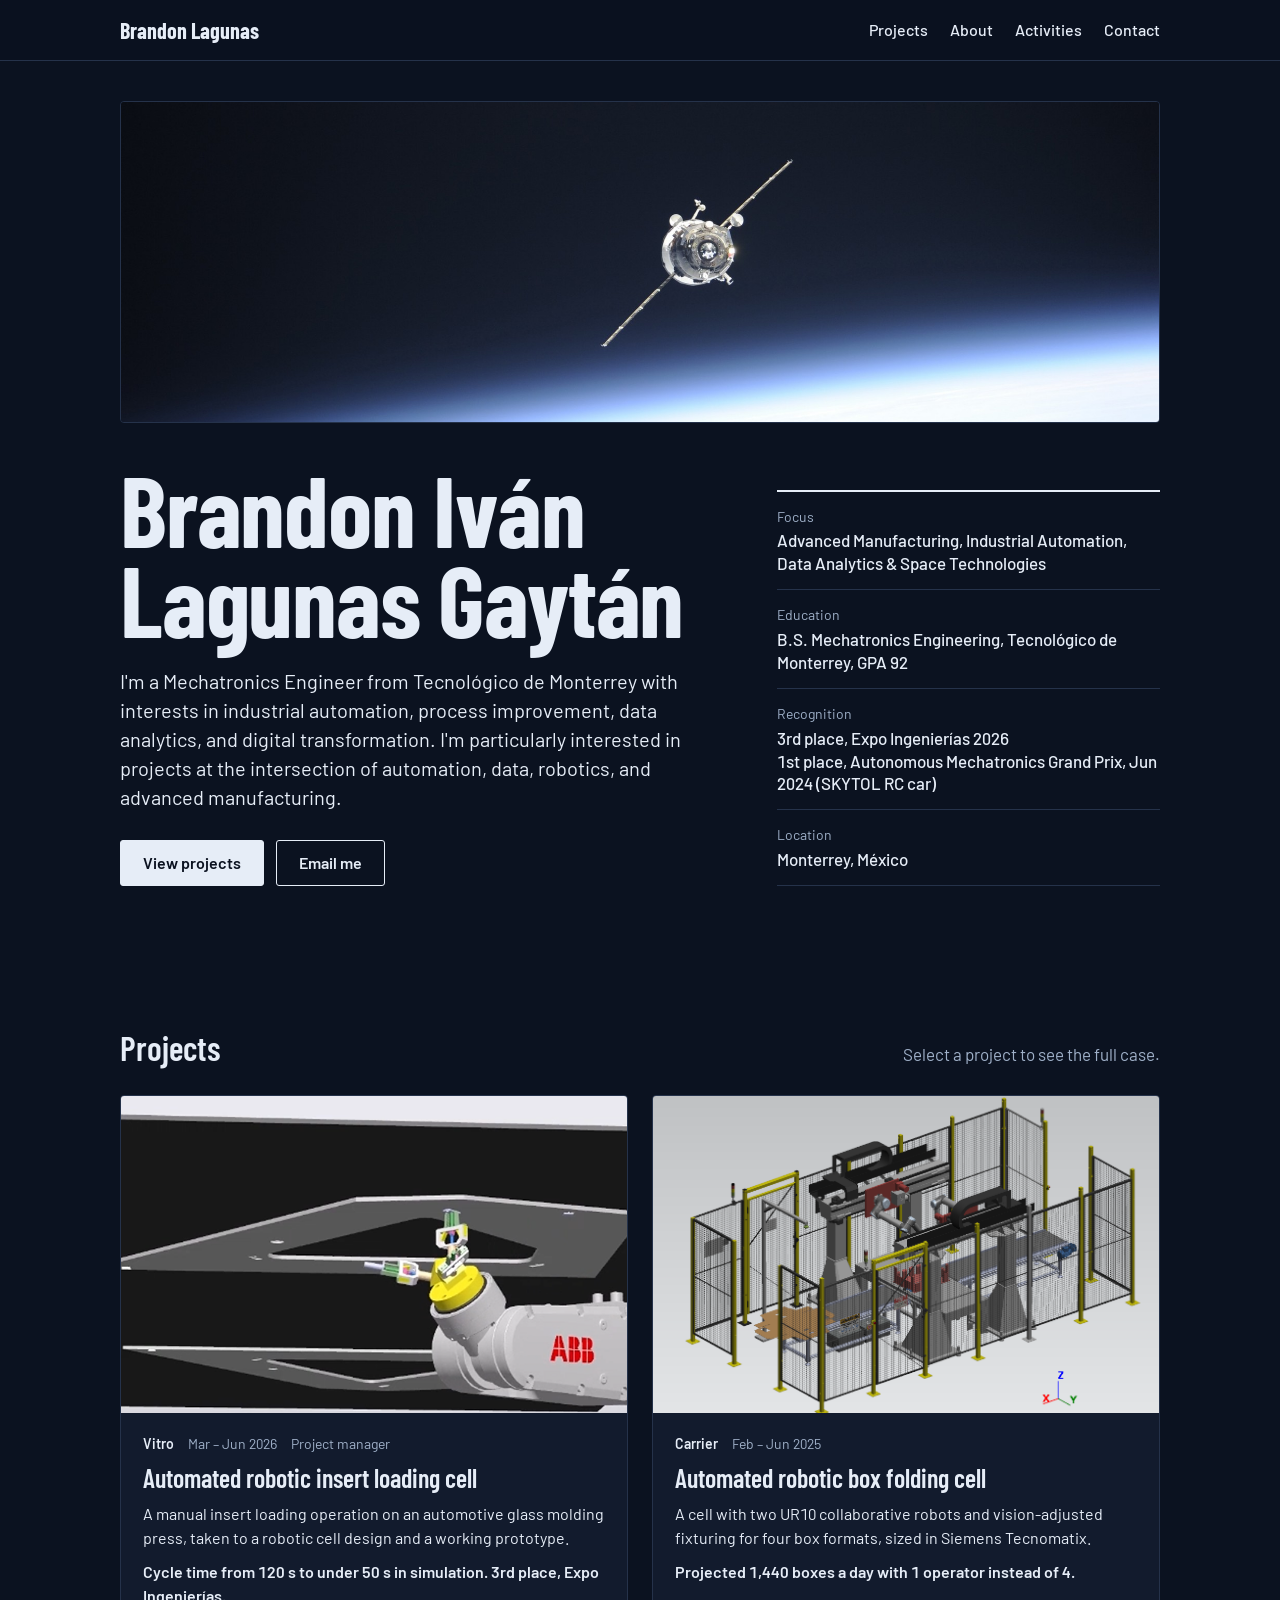
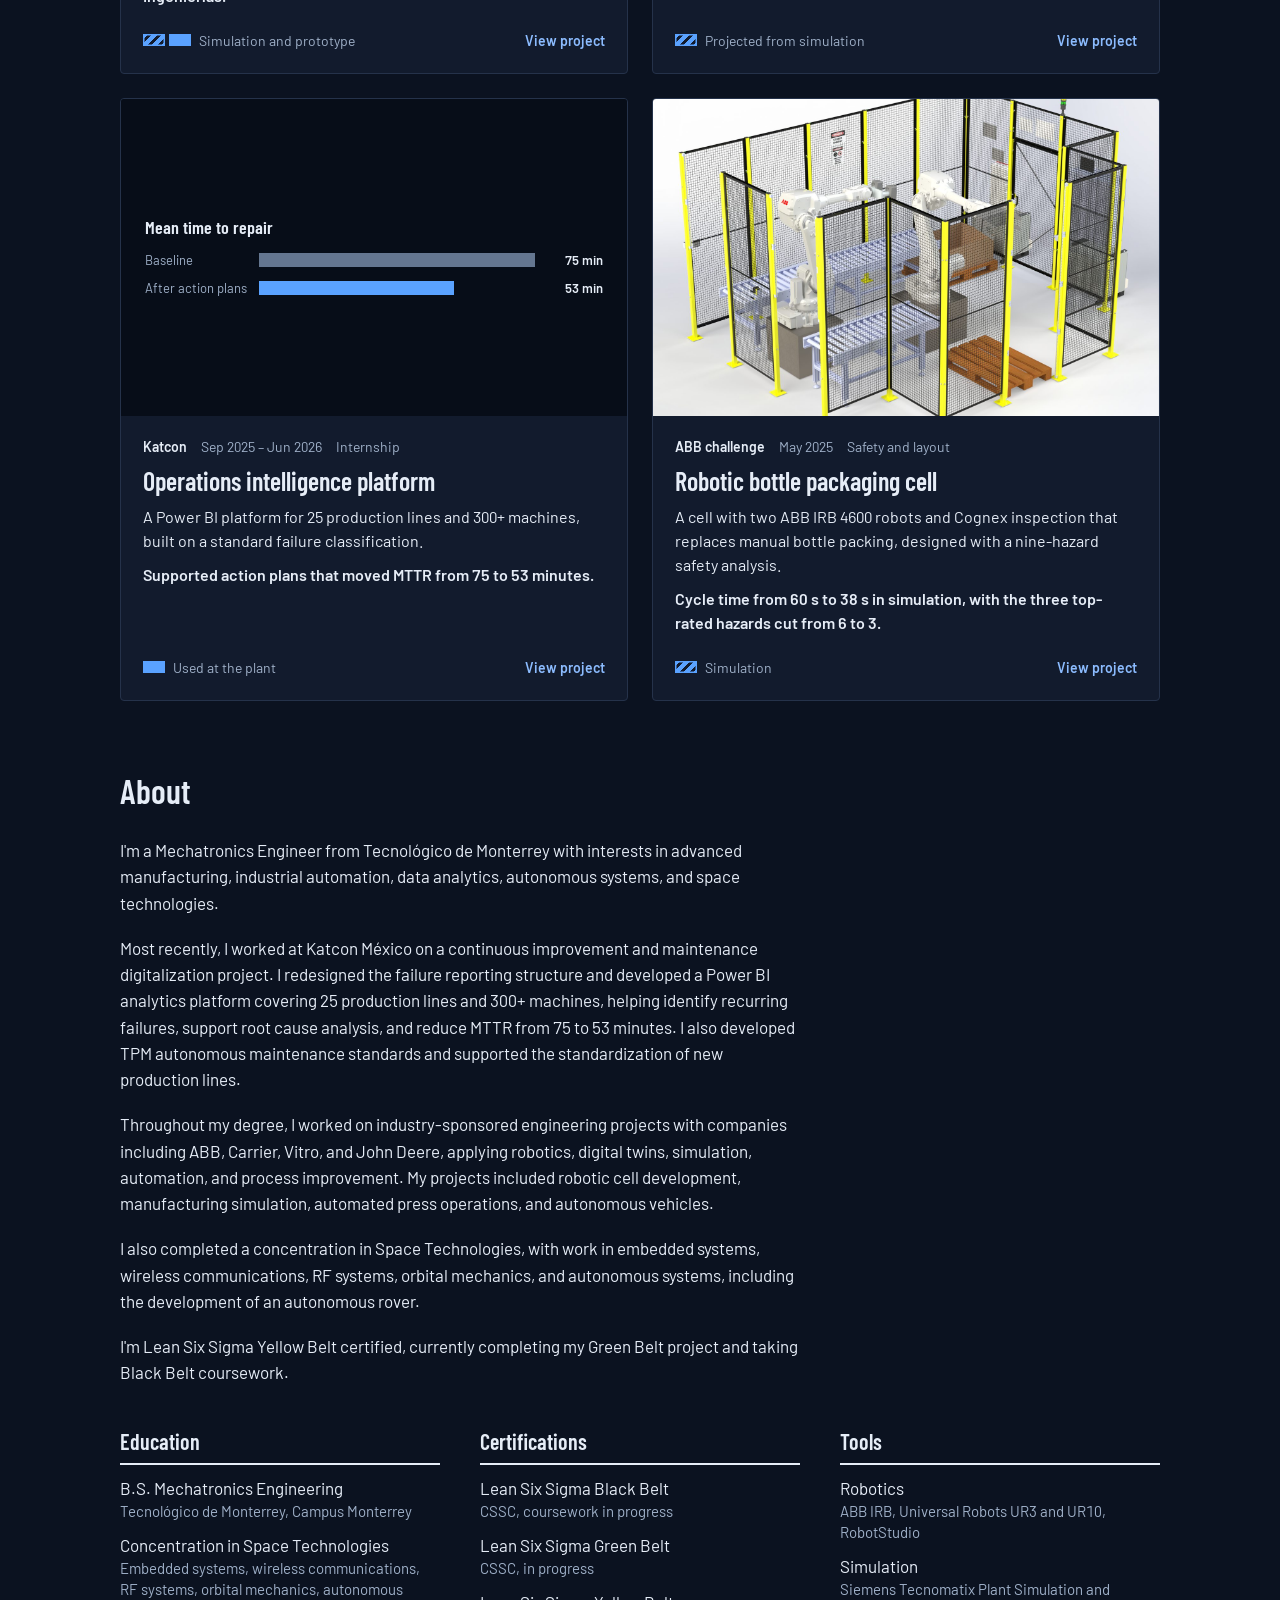
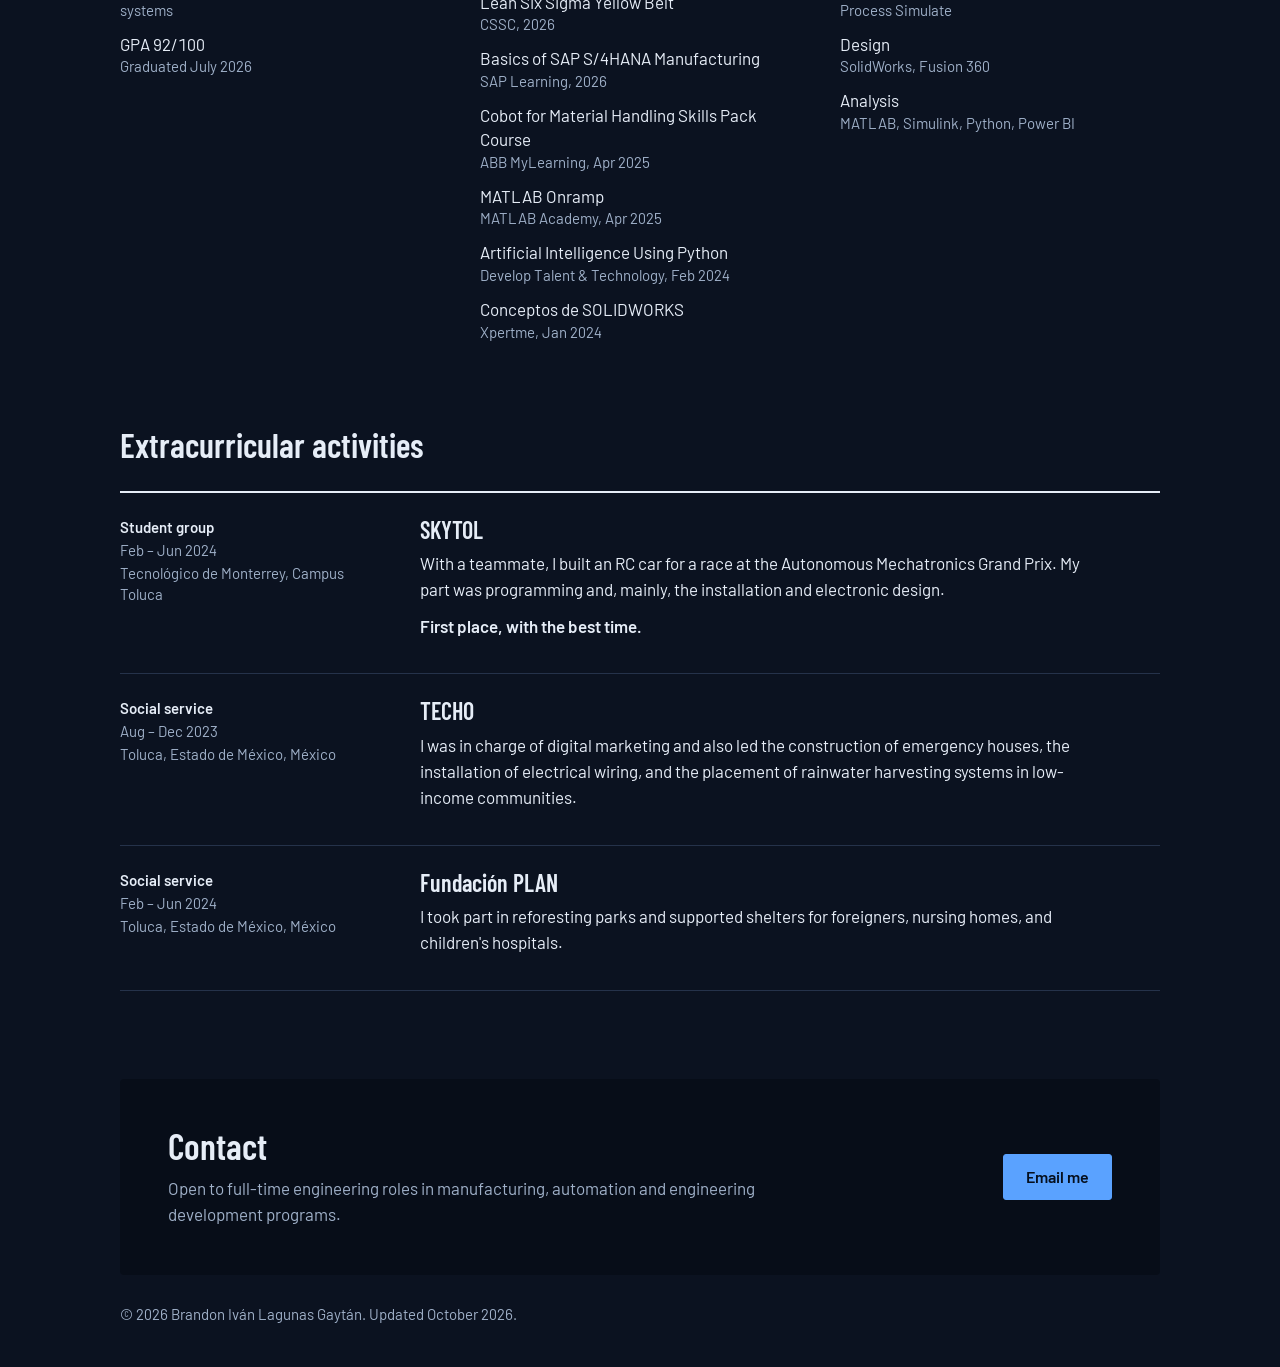
==== commit 26415f39: "Use the close-up RobotStudio image on the Vitro home card Co-Authored-By: Claude Sonnet 5.5 <noreply" ====
--- a/index.html
+++ b/index.html
@@ -57,7 +57,7 @@
 
         <li class="card">
           <div class="card-media">
-            <img src="img/vitro/cell-robotstudio.png" width="1151" height="644" loading="lazy" alt="RobotStudio simulation of the industrial cell: an ABB robot with its gripper reaching toward the plates of the simplified press model.">
+            <img src="img/vitro/cell-robotstudio-close.png" width="703" height="415" loading="lazy" alt="RobotStudio simulation of the industrial cell, close up: the end effector of an ABB robot working between the two plates of the simplified press model.">
           </div>
           <div class="card-body">
             <div class="card-meta"><span class="partner">Vitro</span><span>Mar – Jun 2026</span><span>Project manager</span></div>
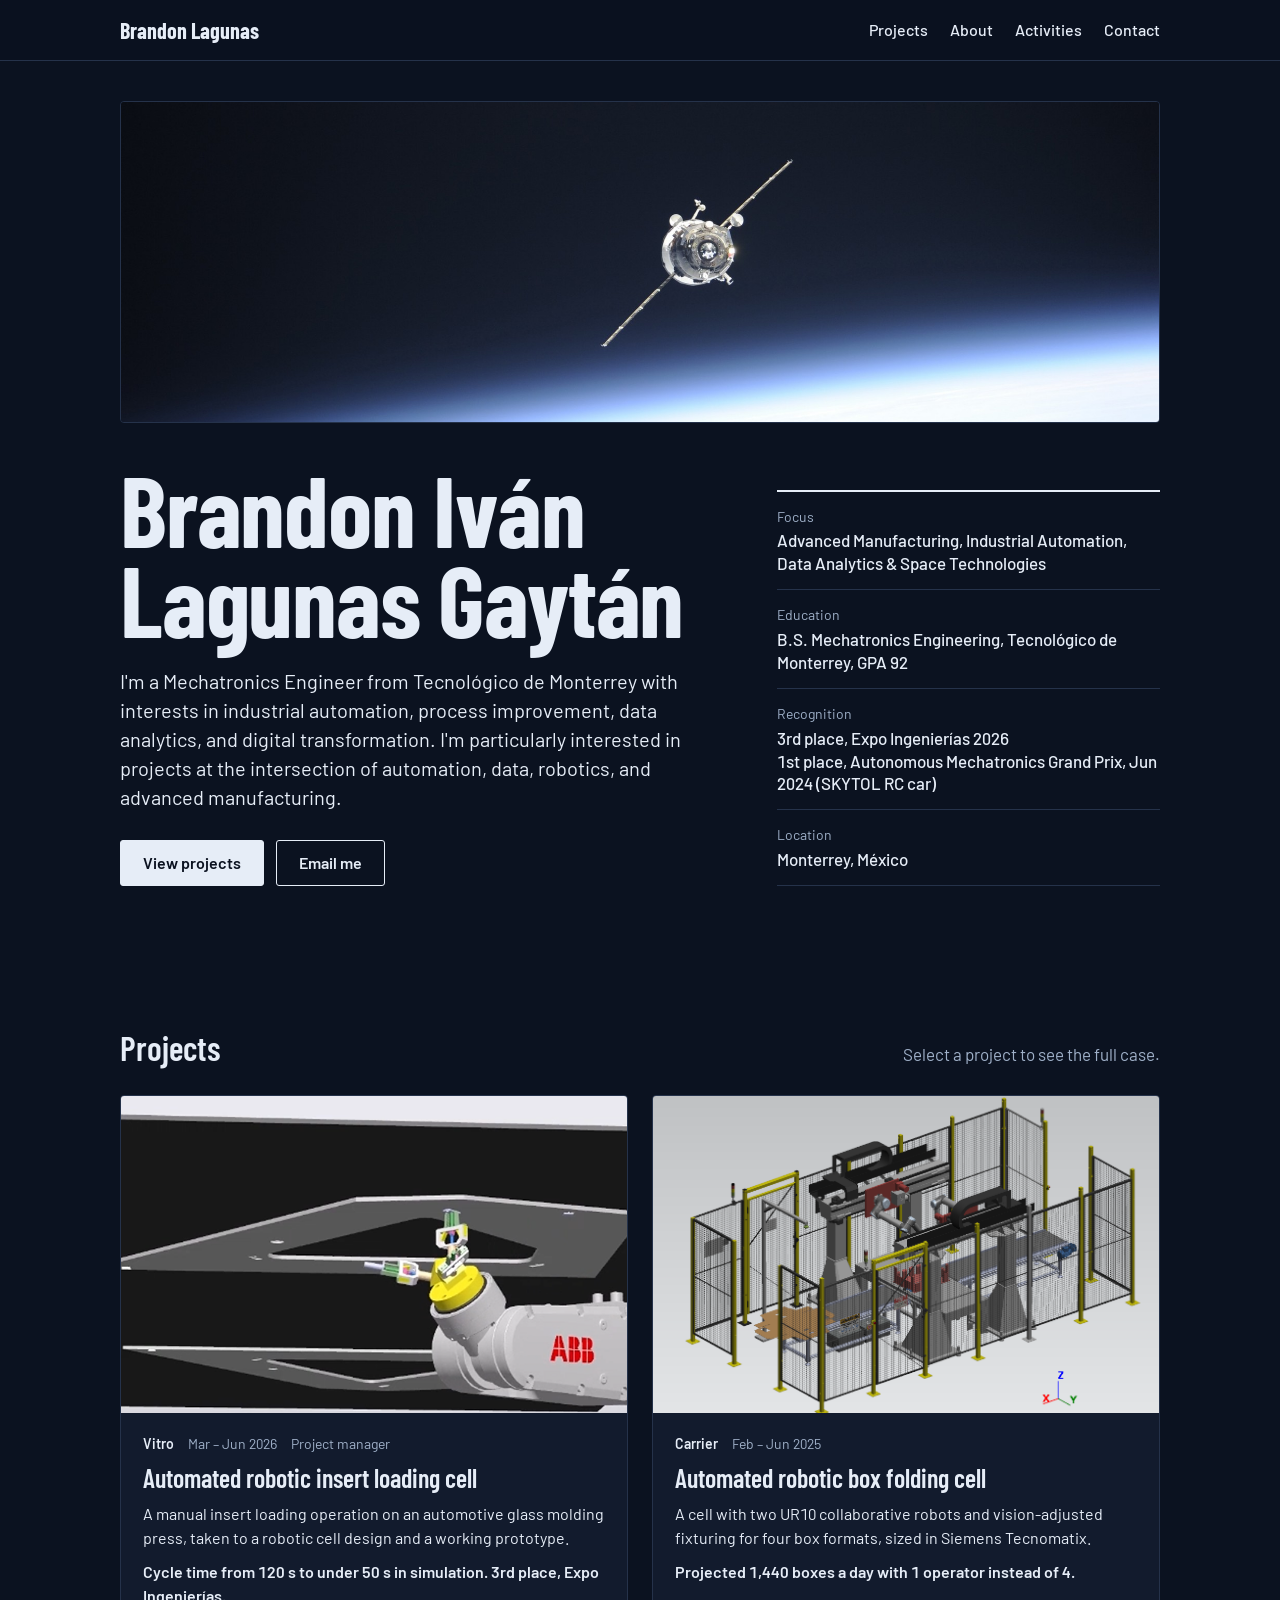
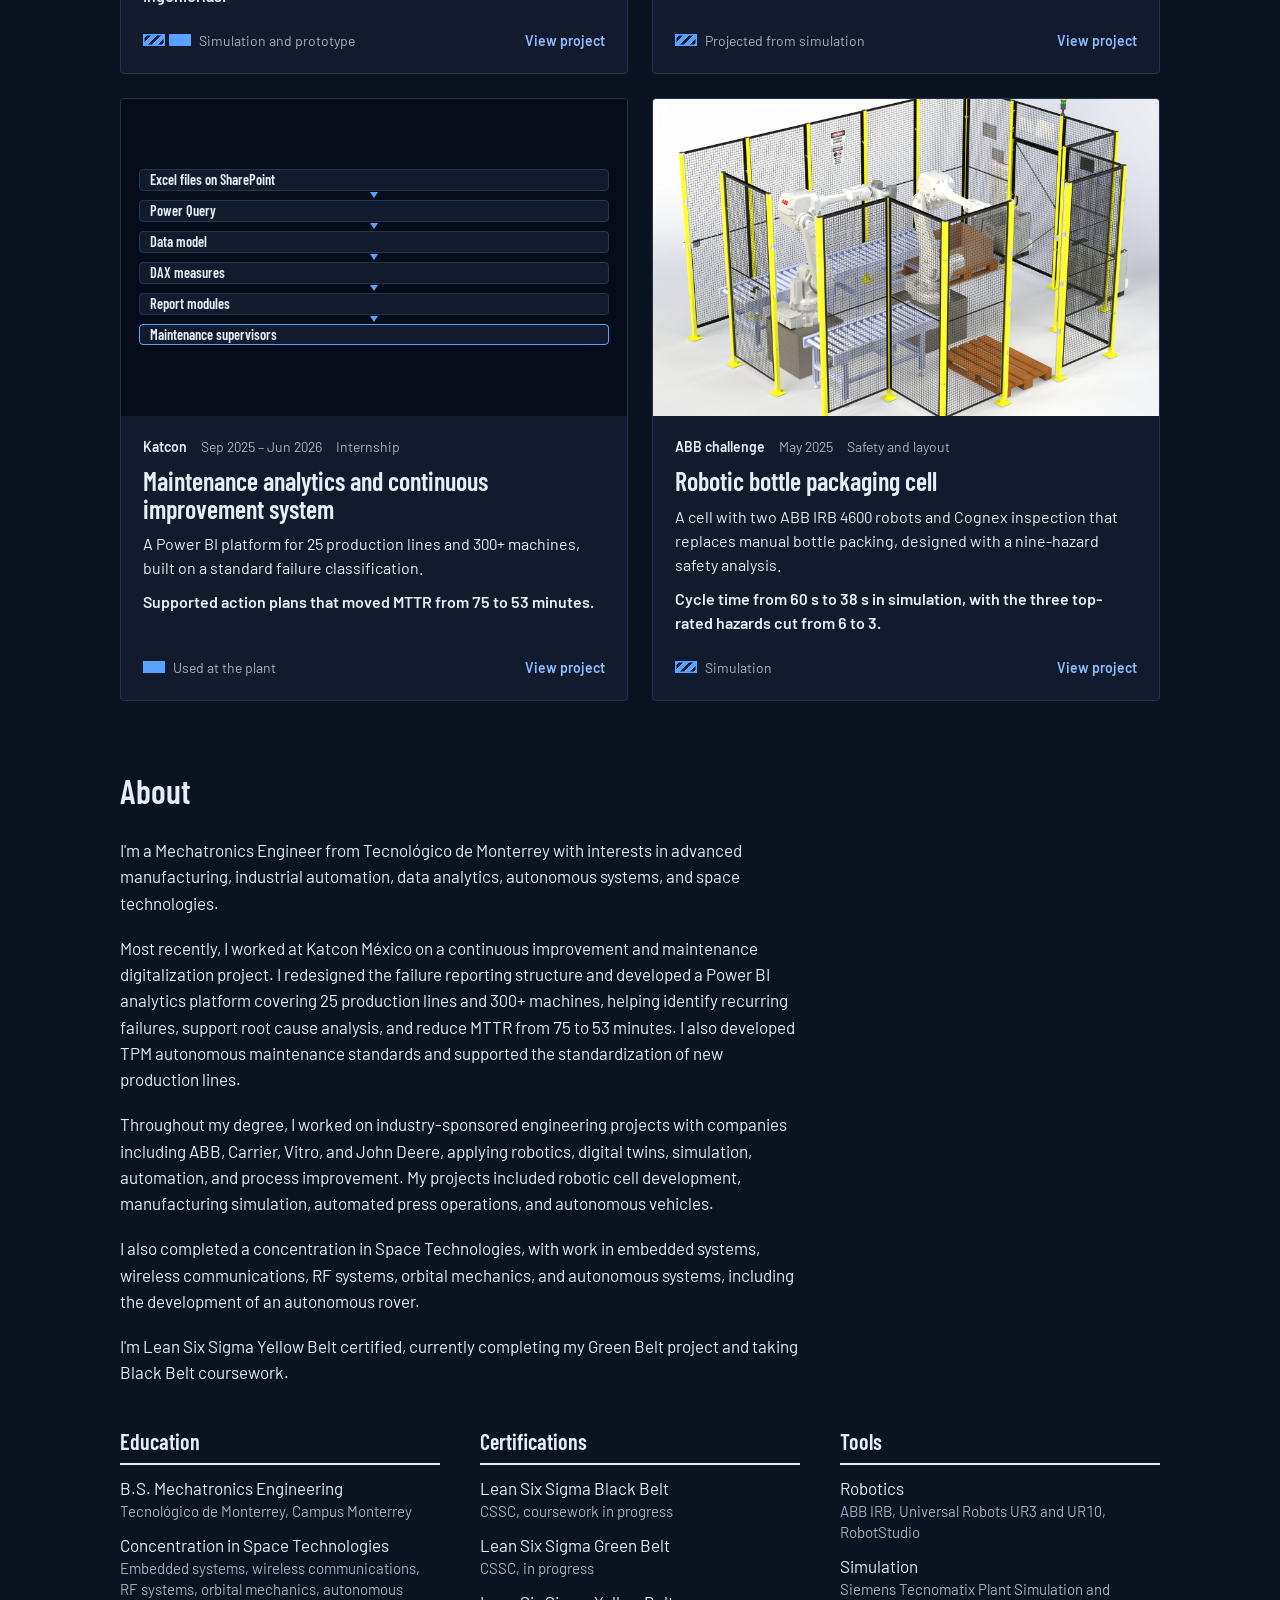
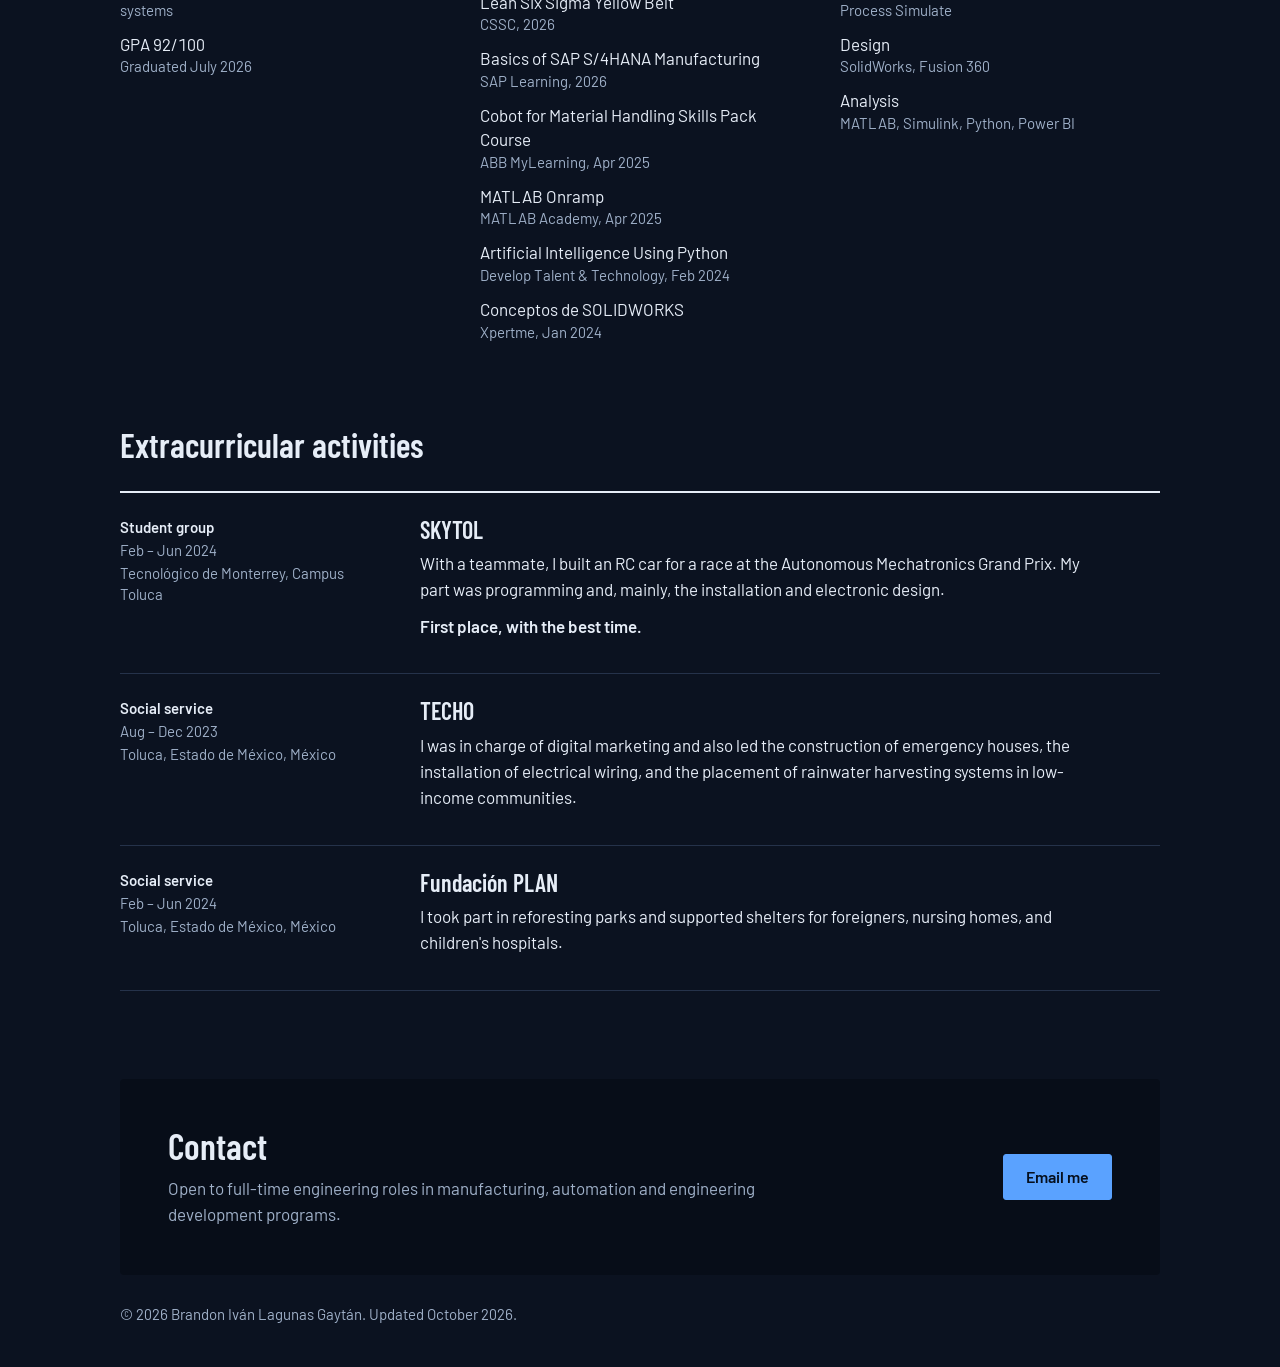
==== commit 569f2ab3: "Rework the Katcon case study: new title, platform diagram, platform map and results Renames the proj" ====
--- a/index.html
+++ b/index.html
@@ -89,17 +89,18 @@
 
         <li class="card">
           <div class="card-media">
-            <div class="thumb" aria-hidden="true">
-              <div class="thumb-title">Mean time to repair</div>
-              <div class="thumb-rows">
-                <span class="lbl">Baseline</span><span class="thumb-track"><span class="bar baseline" style="--v:0.9375"></span></span><span class="val">75 min</span>
-                <span class="lbl">After action plans</span><span class="thumb-track"><span class="bar real" style="--v:0.6625"></span></span><span class="val">53 min</span>
-              </div>
-            </div>
+            <ol class="flow" aria-hidden="true">
+              <li><span class="flow-title">Excel files on SharePoint</span></li>
+              <li><span class="flow-title">Power Query</span></li>
+              <li><span class="flow-title">Data model</span></li>
+              <li><span class="flow-title">DAX measures</span></li>
+              <li><span class="flow-title">Report modules</span></li>
+              <li><span class="flow-title">Maintenance supervisors</span></li>
+            </ol>
           </div>
           <div class="card-body">
             <div class="card-meta"><span class="partner">Katcon</span><span>Sep 2025 – Jun 2026</span><span>Internship</span></div>
-            <h3><a href="projects/katcon.html">Operations intelligence platform</a></h3>
+            <h3><a href="projects/katcon.html">Maintenance analytics and continuous improvement system</a></h3>
             <p>A Power BI platform for 25 production lines and 300+ machines, built on a standard failure classification.</p>
             <p class="card-figure">Supported action plans that moved MTTR from 75 to 53 minutes.</p>
             <div class="card-foot">
--- a/css/style.css
+++ b/css/style.css
@@ -520,6 +520,7 @@
 .plate figcaption { font-size: 0.875rem; color: var(--steel); margin-top: 6px; }
 .timing + .timing { margin-top: 40px; }
 .timing + p { margin-top: 28px; }
+.timing + .work { margin-top: 28px; }
 @media (min-width: 800px) { .stats--3 { grid-template-columns: repeat(3, 1fr); } }
 @media (max-width: 799px) { .stats--3 div:last-child { grid-column: 1 / -1; } }
 .block > p + .table-wrap,
@@ -545,6 +546,91 @@
 
 .more { margin-top: 8px; }
 .more + p { margin-top: 20px; }
+
+/* ---------- Platform diagram (Katcon) ---------- */
+
+.cover--flow { aspect-ratio: auto; }
+
+.flow {
+  list-style: none;
+  margin: 0;
+  padding: clamp(18px, 3vw, 36px);
+  display: flex;
+  flex-direction: column;
+  gap: 28px;
+  color: var(--panel-ink);
+  line-height: 1.3;
+}
+.flow > li {
+  position: relative;
+  background: var(--card);
+  border: 1px solid var(--panel-rule);
+  border-radius: 4px;
+  padding: 12px 14px;
+}
+.flow > li:last-child { border-color: var(--panel-accent); }
+.flow-title { display: block; font-family: "Barlow Condensed", "Barlow", sans-serif; font-weight: 600; font-size: 1.25rem; line-height: 1.1; }
+.flow-sub { display: block; margin-top: 4px; color: var(--panel-steel); font-size: 0.875rem; }
+.flow ul { margin: 8px 0 0; padding: 0 0 0 1.1em; color: var(--panel-steel); font-size: 0.8125rem; }
+.flow ul li { margin-bottom: 3px; }
+.flow > li:not(:last-child)::after {
+  content: "";
+  position: absolute;
+  left: 50%;
+  bottom: -19px;
+  margin-left: -6px;
+  border: 6px solid transparent;
+  border-top: 8px solid var(--panel-accent);
+  border-bottom: 0;
+}
+@media (min-width: 900px) {
+  .flow { flex-direction: row; align-items: center; gap: 32px; }
+  .flow > li { flex: 1 1 0; min-width: 0; }
+  .flow > li.flow-wide { flex: 1.8 1 0; }
+  .flow > li:not(:last-child)::after {
+    left: auto;
+    right: -23px;
+    bottom: auto;
+    top: 50%;
+    margin: -6px 0 0;
+    border: 6px solid transparent;
+    border-left: 8px solid var(--panel-accent);
+    border-right: 0;
+  }
+}
+
+.card-media .flow { height: 100%; justify-content: center; gap: 9px; padding: 8px 18px; flex-direction: column; align-items: stretch; }
+.card-media .flow > li { flex: 0 0 auto; padding: 2px 10px; }
+.card-media .flow .flow-title { font-size: 0.9rem; line-height: 1.1; }
+.card-media .flow .flow-sub,
+.card-media .flow ul { display: none; }
+.card-media .flow > li:not(:last-child)::after {
+  left: 50%;
+  right: auto;
+  top: auto;
+  bottom: -8px;
+  margin: 0 0 0 -4px;
+  border: 4px solid transparent;
+  border-top: 6px solid var(--panel-accent);
+  border-bottom: 0;
+}
+
+/* ---------- Recreated weekly report with sample data (Katcon) ---------- */
+
+.dash { display: grid; gap: 12px; padding: 16px; background: var(--panel); border-radius: 4px; color: var(--panel-ink); }
+@media (min-width: 560px) { .dash { grid-template-columns: repeat(2, 1fr); } }
+.dash-head { grid-column: 1 / -1; display: flex; justify-content: space-between; flex-wrap: wrap; gap: 4px 16px; align-items: baseline; }
+.dash-head strong { font-family: "Barlow Condensed", "Barlow", sans-serif; font-weight: 600; font-size: 1.375rem; }
+.dash-head span { color: var(--panel-steel); font-size: 0.875rem; }
+.dash-tile { background: var(--card); border: 1px solid var(--panel-rule); border-radius: 4px; padding: 12px 14px; }
+.dash-tile h4 { margin: 0 0 10px; font-family: "Barlow", sans-serif; font-weight: 500; font-size: 0.9375rem; color: var(--panel-steel); }
+.dash-row { display: grid; grid-template-columns: 4.25rem 1fr 2.25rem; gap: 8px; align-items: center; margin-bottom: 6px; font-size: 0.8125rem; }
+.dash-row .track { grid-column: 2; height: 16px; }
+.dash-row .bar { inset: 2px auto 2px 0; }
+.dash-row b { font-weight: 600; text-align: right; }
+.dash-target { position: absolute; top: 0; bottom: 0; border-left: 2px dashed var(--panel-ink); }
+.dash-big { font-family: "Barlow Condensed", "Barlow", sans-serif; font-weight: 700; font-size: 2.5rem; line-height: 1; }
+.dash-note { margin: 6px 0 0; color: var(--panel-steel); font-size: 0.8125rem; max-width: none; }
 .more summary { cursor: pointer; font-weight: 600; color: var(--link); padding: 6px 0; }
 .more[open] summary { margin-bottom: 16px; }
 .more img { width: 100%; height: auto; margin-bottom: 16px; border: 1px solid var(--rule); border-radius: 4px; background: #fff; }
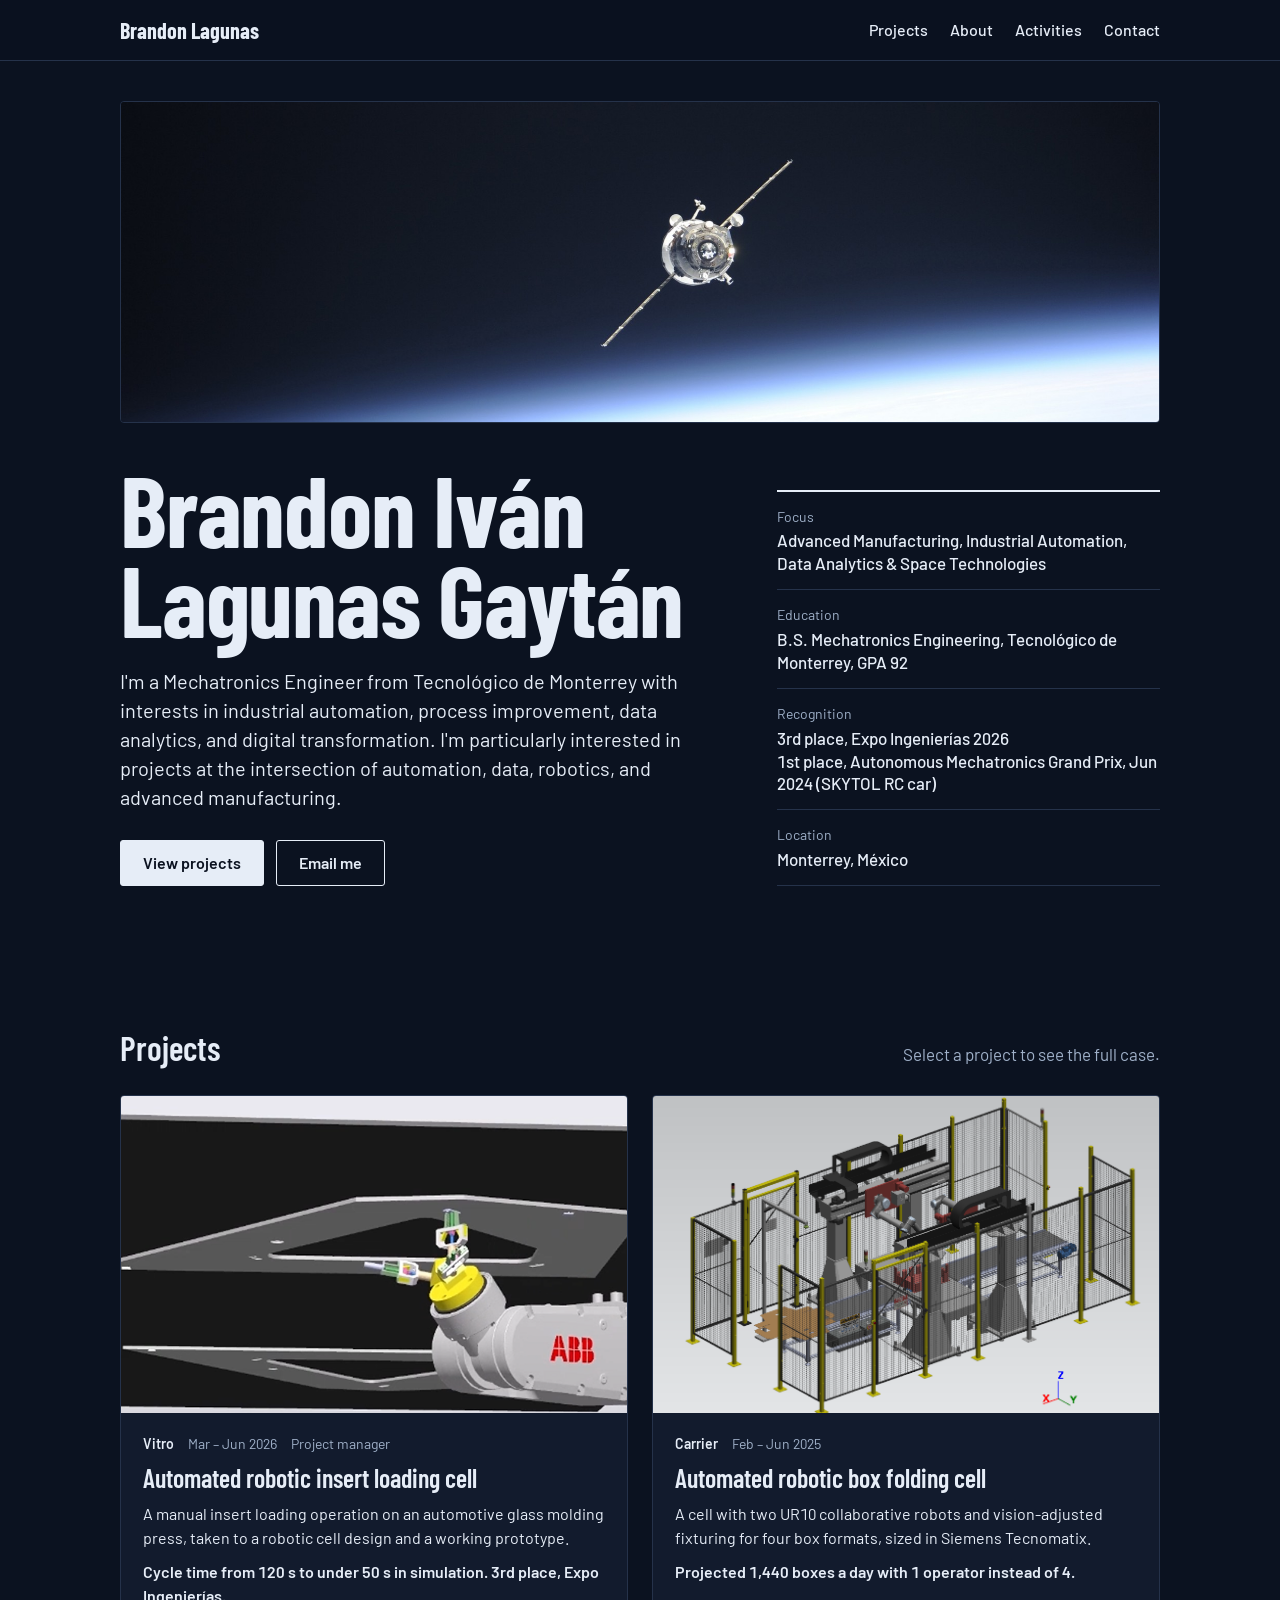
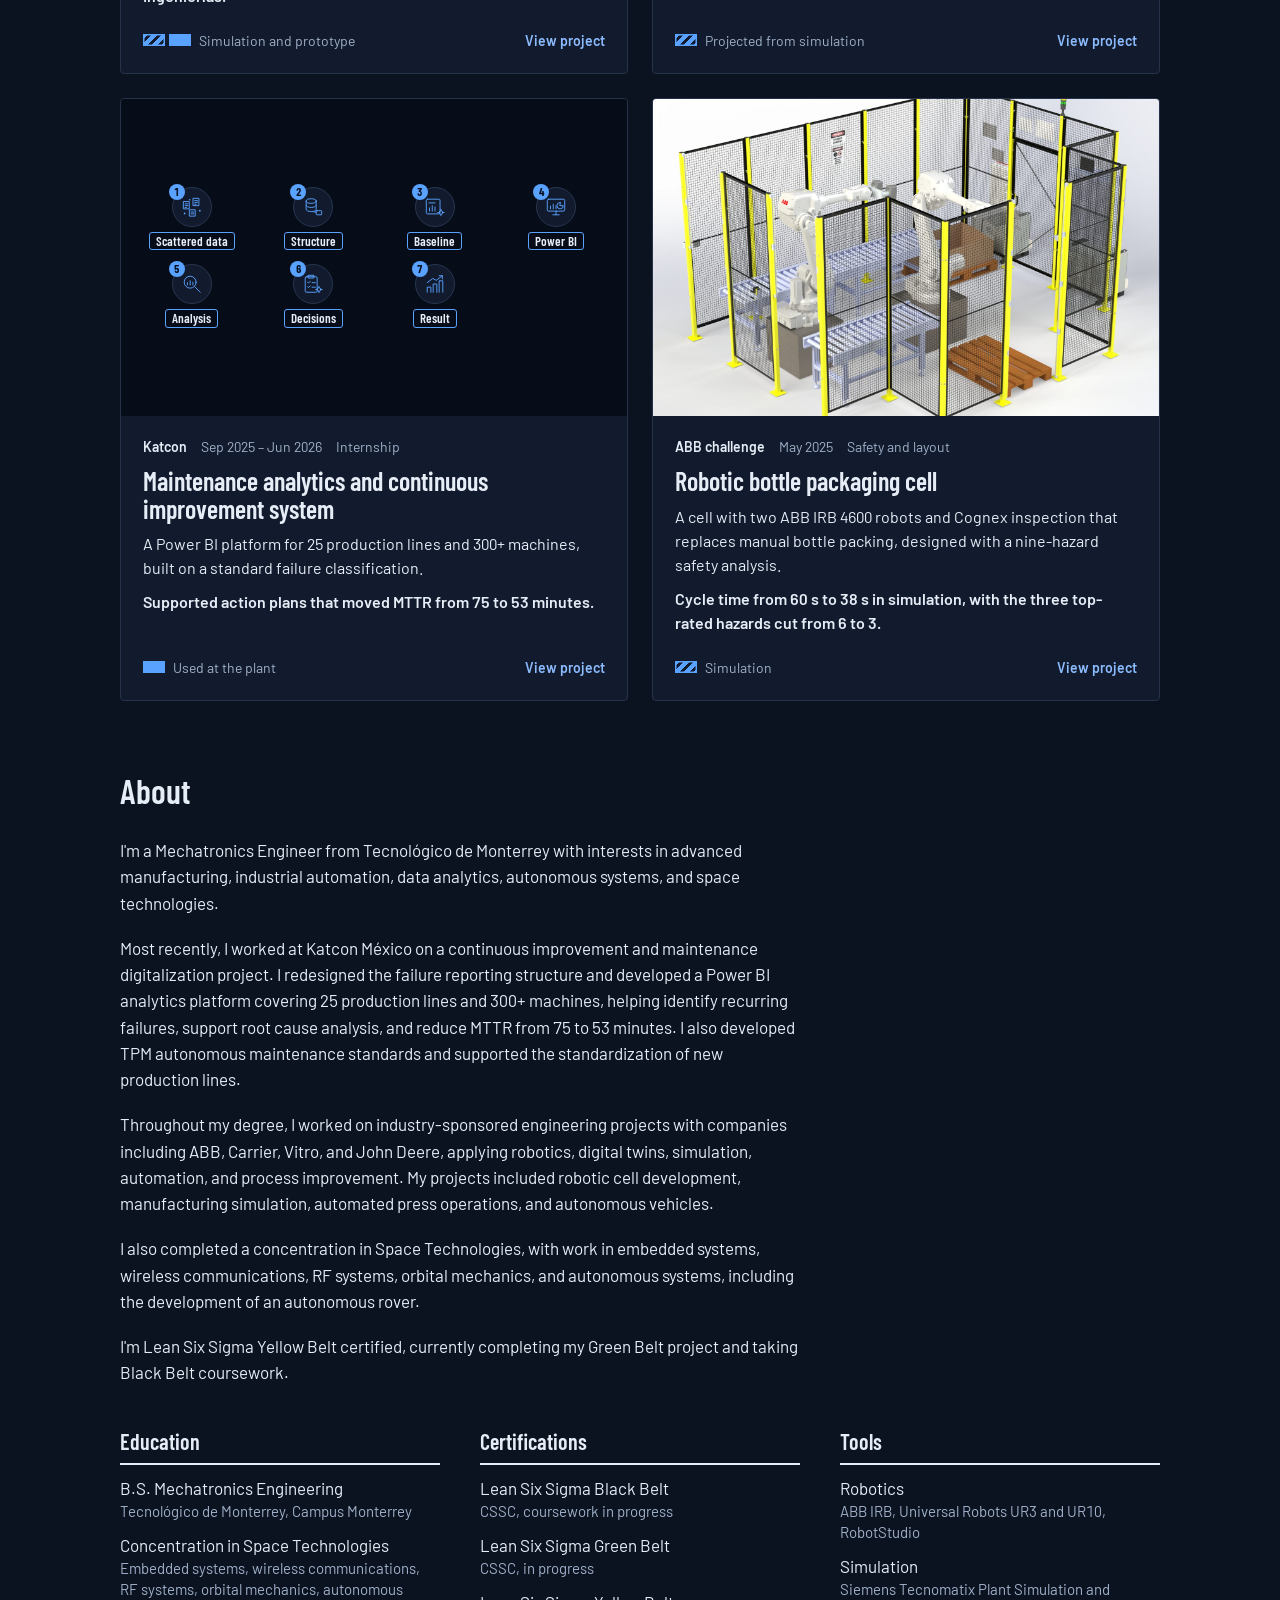
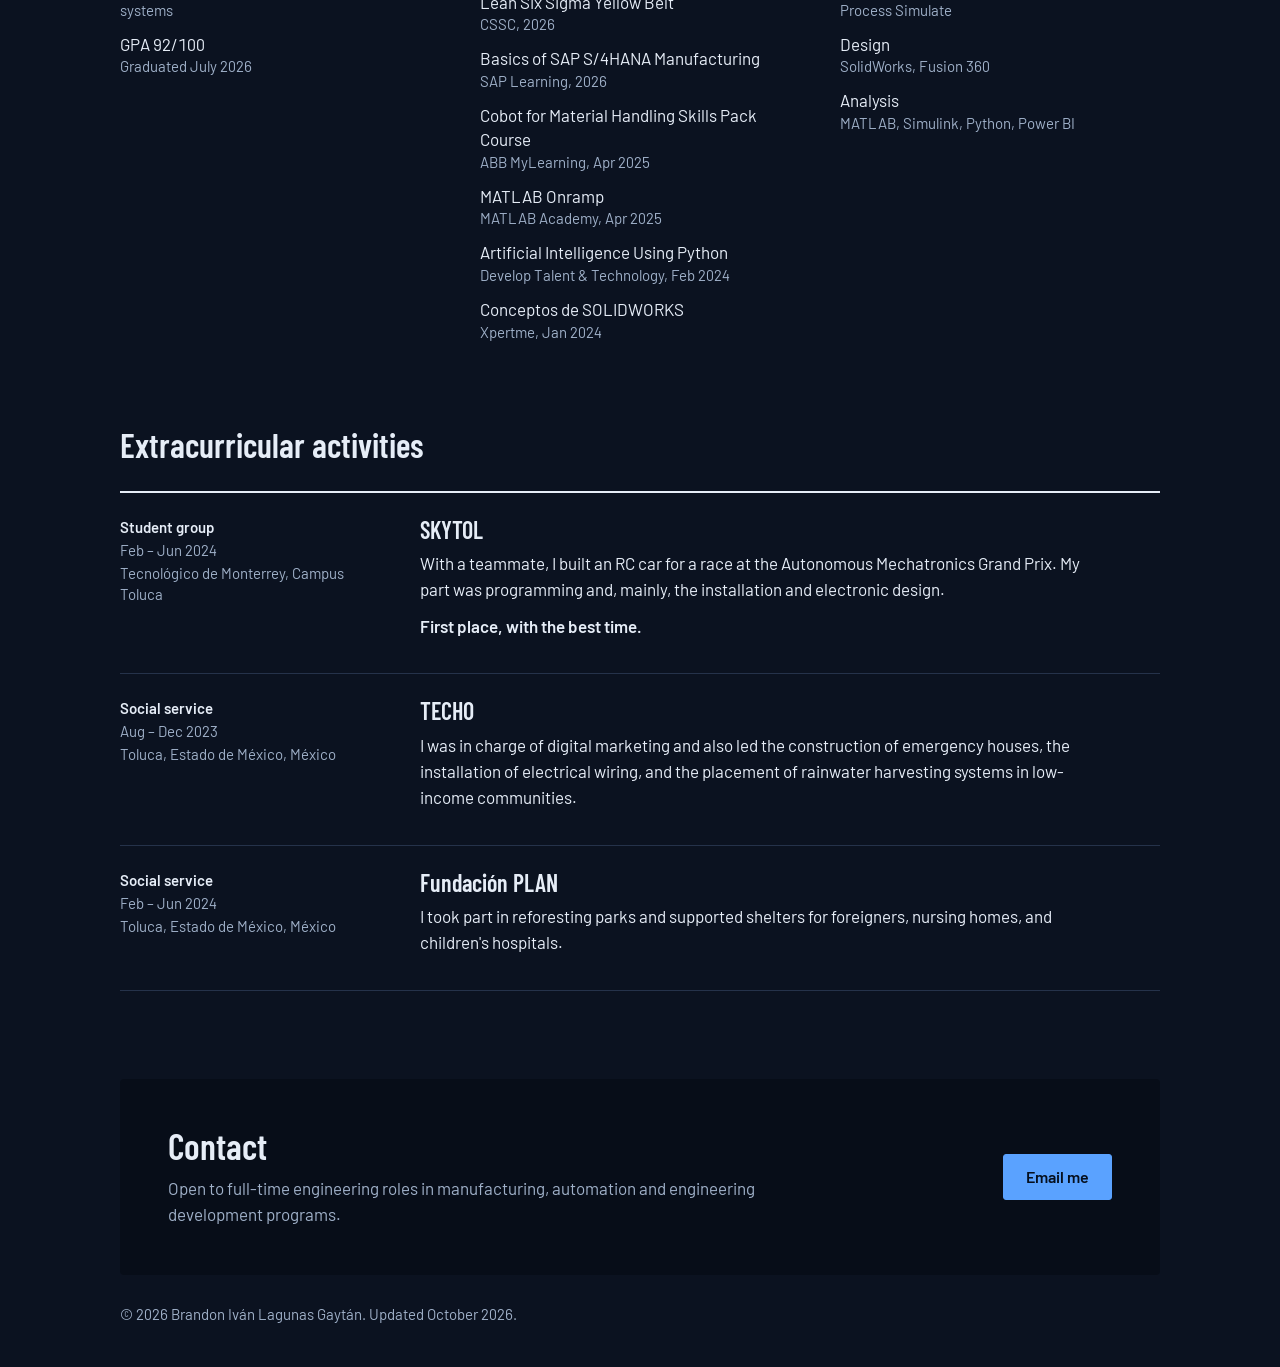
==== commit 48adb8cc: "Redo the Katcon page with the 7-step process diagram and 8-step platform map Replaces the earlier fl" ====
--- a/index.html
+++ b/index.html
@@ -10,6 +10,17 @@
   <link rel="stylesheet" href="css/style.css">
 </head>
 <body>
+  <svg width="0" height="0" style="position:absolute" aria-hidden="true" focusable="false">
+    <defs>
+      <symbol id="i-scatter" viewBox="0 0 48 48"><g fill="none" stroke="currentColor" stroke-width="2" stroke-linecap="round" stroke-linejoin="round"><path d="M6 12h12v16H6z"/><path d="M9 17h6M9 21h6M9 25h3"/><path d="M27 5h12v16H27z"/><path d="M30 10h6M30 14h6M30 18h3"/><path d="M19 30h12v14H19z"/><path d="M22 35h6M22 39h6"/></g><circle cx="41" cy="32" r="2" fill="currentColor"/><circle cx="8" cy="38" r="2" fill="currentColor"/><circle cx="19" cy="8" r="1.6" fill="currentColor"/></symbol>
+      <symbol id="i-structure" viewBox="0 0 48 48"><g fill="none" stroke="currentColor" stroke-width="2" stroke-linecap="round" stroke-linejoin="round"><ellipse cx="20" cy="11" rx="11" ry="5"/><path d="M9 11v18c0 2.8 4.9 5 11 5s11-2.2 11-5V11"/><path d="M9 20c0 2.8 4.9 5 11 5s11-2.2 11-5"/><rect x="31" y="32" width="12" height="9" rx="1.5"/><path d="M26 35h5"/></g></symbol>
+      <symbol id="i-baseline" viewBox="0 0 48 48"><g fill="none" stroke="currentColor" stroke-width="2" stroke-linecap="round" stroke-linejoin="round"><rect x="5" y="7" width="30" height="32" rx="3"/><path d="M11 15h13"/><path d="M12 33v-7M18 33v-12M24 33v-9"/><circle cx="37" cy="36" r="4"/><path d="M37 29v3M37 40v3M30 36h3M41 36h3"/></g></symbol>
+      <symbol id="i-monitor" viewBox="0 0 48 48"><g fill="none" stroke="currentColor" stroke-width="2" stroke-linecap="round" stroke-linejoin="round"><rect x="5" y="7" width="38" height="26" rx="3"/><path d="M17 41h14M24 33v8"/><path d="M12 28v-6M18 28v-10M24 28v-7"/><path d="M33 14a7 7 0 1 0 7 7h-7z"/></g></symbol>
+      <symbol id="i-analysis" viewBox="0 0 48 48"><g fill="none" stroke="currentColor" stroke-width="2" stroke-linecap="round" stroke-linejoin="round"><circle cx="20" cy="20" r="13"/><path d="M30 30l12 12"/><path d="M14 26v-5M20 26v-9M26 26v-6"/></g></symbol>
+      <symbol id="i-decisions" viewBox="0 0 48 48"><g fill="none" stroke="currentColor" stroke-width="2" stroke-linecap="round" stroke-linejoin="round"><rect x="7" y="8" width="26" height="34" rx="3"/><path d="M14 5h12v6H14z"/><path d="M12 20l2 2 4-4M12 30l2 2 4-4"/><path d="M22 21h7M22 31h7"/><circle cx="37" cy="36" r="4"/><path d="M37 29v3M37 40v3M30 36h3M41 36h3"/></g></symbol>
+      <symbol id="i-result" viewBox="0 0 48 48"><g fill="none" stroke="currentColor" stroke-width="2" stroke-linecap="round" stroke-linejoin="round"><path d="M7 42V31h8v11M20 42V24h8v18M33 42V17h8v25"/><path d="M7 21l12-9 8 4 13-10"/><path d="M33 6h7v7"/></g></symbol>
+    </defs>
+  </svg>
 
   <nav class="site-nav" aria-label="Main">
     <div class="wrap">
@@ -89,13 +100,14 @@
 
         <li class="card">
           <div class="card-media">
-            <ol class="flow" aria-hidden="true">
-              <li><span class="flow-title">Excel files on SharePoint</span></li>
-              <li><span class="flow-title">Power Query</span></li>
-              <li><span class="flow-title">Data model</span></li>
-              <li><span class="flow-title">DAX measures</span></li>
-              <li><span class="flow-title">Report modules</span></li>
-              <li><span class="flow-title">Maintenance supervisors</span></li>
+            <ol class="steps steps--card" aria-hidden="true">
+              <li><span class="step-icon"><svg focusable="false"><use href="#i-scatter"/></svg><span class="step-num">1</span></span><span class="step-title">Scattered data</span></li>
+              <li><span class="step-icon"><svg focusable="false"><use href="#i-structure"/></svg><span class="step-num">2</span></span><span class="step-title">Structure</span></li>
+              <li><span class="step-icon"><svg focusable="false"><use href="#i-baseline"/></svg><span class="step-num">3</span></span><span class="step-title">Baseline</span></li>
+              <li><span class="step-icon"><svg focusable="false"><use href="#i-monitor"/></svg><span class="step-num">4</span></span><span class="step-title">Power BI</span></li>
+              <li><span class="step-icon"><svg focusable="false"><use href="#i-analysis"/></svg><span class="step-num">5</span></span><span class="step-title">Analysis</span></li>
+              <li><span class="step-icon"><svg focusable="false"><use href="#i-decisions"/></svg><span class="step-num">6</span></span><span class="step-title">Decisions</span></li>
+              <li><span class="step-icon"><svg focusable="false"><use href="#i-result"/></svg><span class="step-num">7</span></span><span class="step-title">Result</span></li>
             </ol>
           </div>
           <div class="card-body">
--- a/css/style.css
+++ b/css/style.css
@@ -547,93 +547,124 @@
 .more { margin-top: 8px; }
 .more + p { margin-top: 20px; }
 
-/* ---------- Platform diagram (Katcon) ---------- */
-
-.cover--flow { aspect-ratio: auto; }
-
-.flow {
+.more summary { cursor: pointer; font-weight: 600; color: var(--link); padding: 6px 0; }
+.more[open] summary { margin-bottom: 16px; }
+.more img { width: 100%; height: auto; margin-bottom: 16px; border: 1px solid var(--rule); border-radius: 4px; background: #fff; }
+
+/* ---------- Step diagrams (Katcon) ---------- */
+
+.cover--steps { aspect-ratio: auto; }
+.cover--steps + .table-wrap { margin-top: 24px; }
+
+.steps {
   list-style: none;
   margin: 0;
-  padding: clamp(18px, 3vw, 36px);
-  display: flex;
-  flex-direction: column;
-  gap: 28px;
+  padding: clamp(18px, 3vw, 32px);
+  display: grid;
+  gap: 30px;
   color: var(--panel-ink);
-  line-height: 1.3;
-}
-.flow > li {
+}
+.steps > li {
   position: relative;
+  display: grid;
+  grid-template-columns: 56px 1fr;
+  column-gap: 16px;
+  row-gap: 6px;
+  align-items: start;
+}
+.step-icon {
+  position: relative;
+  grid-row: 1 / span 2;
+  width: 56px;
+  height: 56px;
+  border-radius: 50%;
   background: var(--card);
   border: 1px solid var(--panel-rule);
-  border-radius: 4px;
-  padding: 12px 14px;
-}
-.flow > li:last-child { border-color: var(--panel-accent); }
-.flow-title { display: block; font-family: "Barlow Condensed", "Barlow", sans-serif; font-weight: 600; font-size: 1.25rem; line-height: 1.1; }
-.flow-sub { display: block; margin-top: 4px; color: var(--panel-steel); font-size: 0.875rem; }
-.flow ul { margin: 8px 0 0; padding: 0 0 0 1.1em; color: var(--panel-steel); font-size: 0.8125rem; }
-.flow ul li { margin-bottom: 3px; }
-.flow > li:not(:last-child)::after {
+  display: grid;
+  place-items: center;
+  color: var(--panel-accent);
+}
+.step-icon svg { width: 30px; height: 30px; }
+.step-num {
+  position: absolute;
+  top: -6px;
+  left: -6px;
+  width: 22px;
+  height: 22px;
+  border-radius: 50%;
+  background: var(--panel-accent);
+  color: #06101f;
+  font-family: "Barlow Condensed", "Barlow", sans-serif;
+  font-weight: 700;
+  font-size: 0.8125rem;
+  line-height: 22px;
+  text-align: center;
+}
+.step-title {
+  justify-self: start;
+  padding: 1px 10px;
+  border: 1px solid var(--panel-accent);
+  border-radius: 3px;
+  font-family: "Barlow Condensed", "Barlow", sans-serif;
+  font-weight: 600;
+  font-size: 1.0625rem;
+  line-height: 1.3;
+}
+.step-text { color: var(--panel-steel); font-size: 0.875rem; line-height: 1.35; }
+.steps > li:not(:last-child)::after {
   content: "";
   position: absolute;
-  left: 50%;
-  bottom: -19px;
+  left: 28px;
+  bottom: -21px;
   margin-left: -6px;
   border: 6px solid transparent;
   border-top: 8px solid var(--panel-accent);
   border-bottom: 0;
 }
-@media (min-width: 900px) {
-  .flow { flex-direction: row; align-items: center; gap: 32px; }
-  .flow > li { flex: 1 1 0; min-width: 0; }
-  .flow > li.flow-wide { flex: 1.8 1 0; }
-  .flow > li:not(:last-child)::after {
+
+@media (min-width: 480px) {
+  .steps > li { display: flex; flex-direction: column; align-items: center; text-align: center; gap: 8px; }
+  .step-icon { grid-row: auto; }
+  .step-title { justify-self: auto; }
+  .steps > li:not(:last-child)::after {
     left: auto;
-    right: -23px;
     bottom: auto;
-    top: 50%;
-    margin: -6px 0 0;
+    top: 22px;
+    right: -20px;
+    margin: 0;
     border: 6px solid transparent;
     border-left: 8px solid var(--panel-accent);
     border-right: 0;
   }
-}
-
-.card-media .flow { height: 100%; justify-content: center; gap: 9px; padding: 8px 18px; flex-direction: column; align-items: stretch; }
-.card-media .flow > li { flex: 0 0 auto; padding: 2px 10px; }
-.card-media .flow .flow-title { font-size: 0.9rem; line-height: 1.1; }
-.card-media .flow .flow-sub,
-.card-media .flow ul { display: none; }
-.card-media .flow > li:not(:last-child)::after {
-  left: 50%;
-  right: auto;
-  top: auto;
-  bottom: -8px;
-  margin: 0 0 0 -4px;
-  border: 4px solid transparent;
-  border-top: 6px solid var(--panel-accent);
-  border-bottom: 0;
-}
-
-/* ---------- Recreated weekly report with sample data (Katcon) ---------- */
-
-.dash { display: grid; gap: 12px; padding: 16px; background: var(--panel); border-radius: 4px; color: var(--panel-ink); }
-@media (min-width: 560px) { .dash { grid-template-columns: repeat(2, 1fr); } }
-.dash-head { grid-column: 1 / -1; display: flex; justify-content: space-between; flex-wrap: wrap; gap: 4px 16px; align-items: baseline; }
-.dash-head strong { font-family: "Barlow Condensed", "Barlow", sans-serif; font-weight: 600; font-size: 1.375rem; }
-.dash-head span { color: var(--panel-steel); font-size: 0.875rem; }
-.dash-tile { background: var(--card); border: 1px solid var(--panel-rule); border-radius: 4px; padding: 12px 14px; }
-.dash-tile h4 { margin: 0 0 10px; font-family: "Barlow", sans-serif; font-weight: 500; font-size: 0.9375rem; color: var(--panel-steel); }
-.dash-row { display: grid; grid-template-columns: 4.25rem 1fr 2.25rem; gap: 8px; align-items: center; margin-bottom: 6px; font-size: 0.8125rem; }
-.dash-row .track { grid-column: 2; height: 16px; }
-.dash-row .bar { inset: 2px auto 2px 0; }
-.dash-row b { font-weight: 600; text-align: right; }
-.dash-target { position: absolute; top: 0; bottom: 0; border-left: 2px dashed var(--panel-ink); }
-.dash-big { font-family: "Barlow Condensed", "Barlow", sans-serif; font-weight: 700; font-size: 2.5rem; line-height: 1; }
-.dash-note { margin: 6px 0 0; color: var(--panel-steel); font-size: 0.8125rem; max-width: none; }
-.more summary { cursor: pointer; font-weight: 600; color: var(--link); padding: 6px 0; }
-.more[open] summary { margin-bottom: 16px; }
-.more img { width: 100%; height: auto; margin-bottom: 16px; border: 1px solid var(--rule); border-radius: 4px; background: #fff; }
+  .steps--7 { grid-template-columns: repeat(4, minmax(0, 1fr)); column-gap: 28px; }
+  .steps--7 > li:nth-child(4)::after { display: none; }
+  .steps--8 { grid-template-columns: repeat(2, minmax(0, 1fr)); column-gap: 28px; }
+  .steps--8 > li:nth-child(2n)::after { display: none; }
+}
+@media (min-width: 720px) {
+  .steps--8 { grid-template-columns: repeat(4, minmax(0, 1fr)); }
+  .steps--8 > li:nth-child(2n)::after { display: block; }
+  .steps--8 > li:nth-child(4n)::after { display: none; }
+}
+@media (min-width: 900px) {
+  .steps--7 { grid-template-columns: repeat(7, minmax(0, 1fr)); }
+  .steps--7 > li:nth-child(4)::after { display: block; }
+}
+
+.card-media .steps {
+  height: 100%;
+  align-content: center;
+  grid-template-columns: repeat(4, minmax(0, 1fr));
+  gap: 14px 8px;
+  padding: 12px 14px;
+}
+.card-media .steps > li { display: flex; flex-direction: column; align-items: center; text-align: center; gap: 5px; }
+.card-media .steps .step-icon { grid-row: auto; width: 40px; height: 40px; }
+.card-media .steps .step-icon svg { width: 22px; height: 22px; }
+.card-media .steps .step-num { top: -4px; left: -4px; width: 16px; height: 16px; font-size: 0.6875rem; line-height: 16px; }
+.card-media .steps .step-title { justify-self: auto; padding: 0 6px; font-size: 0.8125rem; line-height: 1.3; }
+.card-media .steps .step-text { display: none; }
+.card-media .steps > li:nth-child(n)::after { display: none; }
 
 @media (max-width: 719px) {
   .hero { padding: 40px 0 16px; }
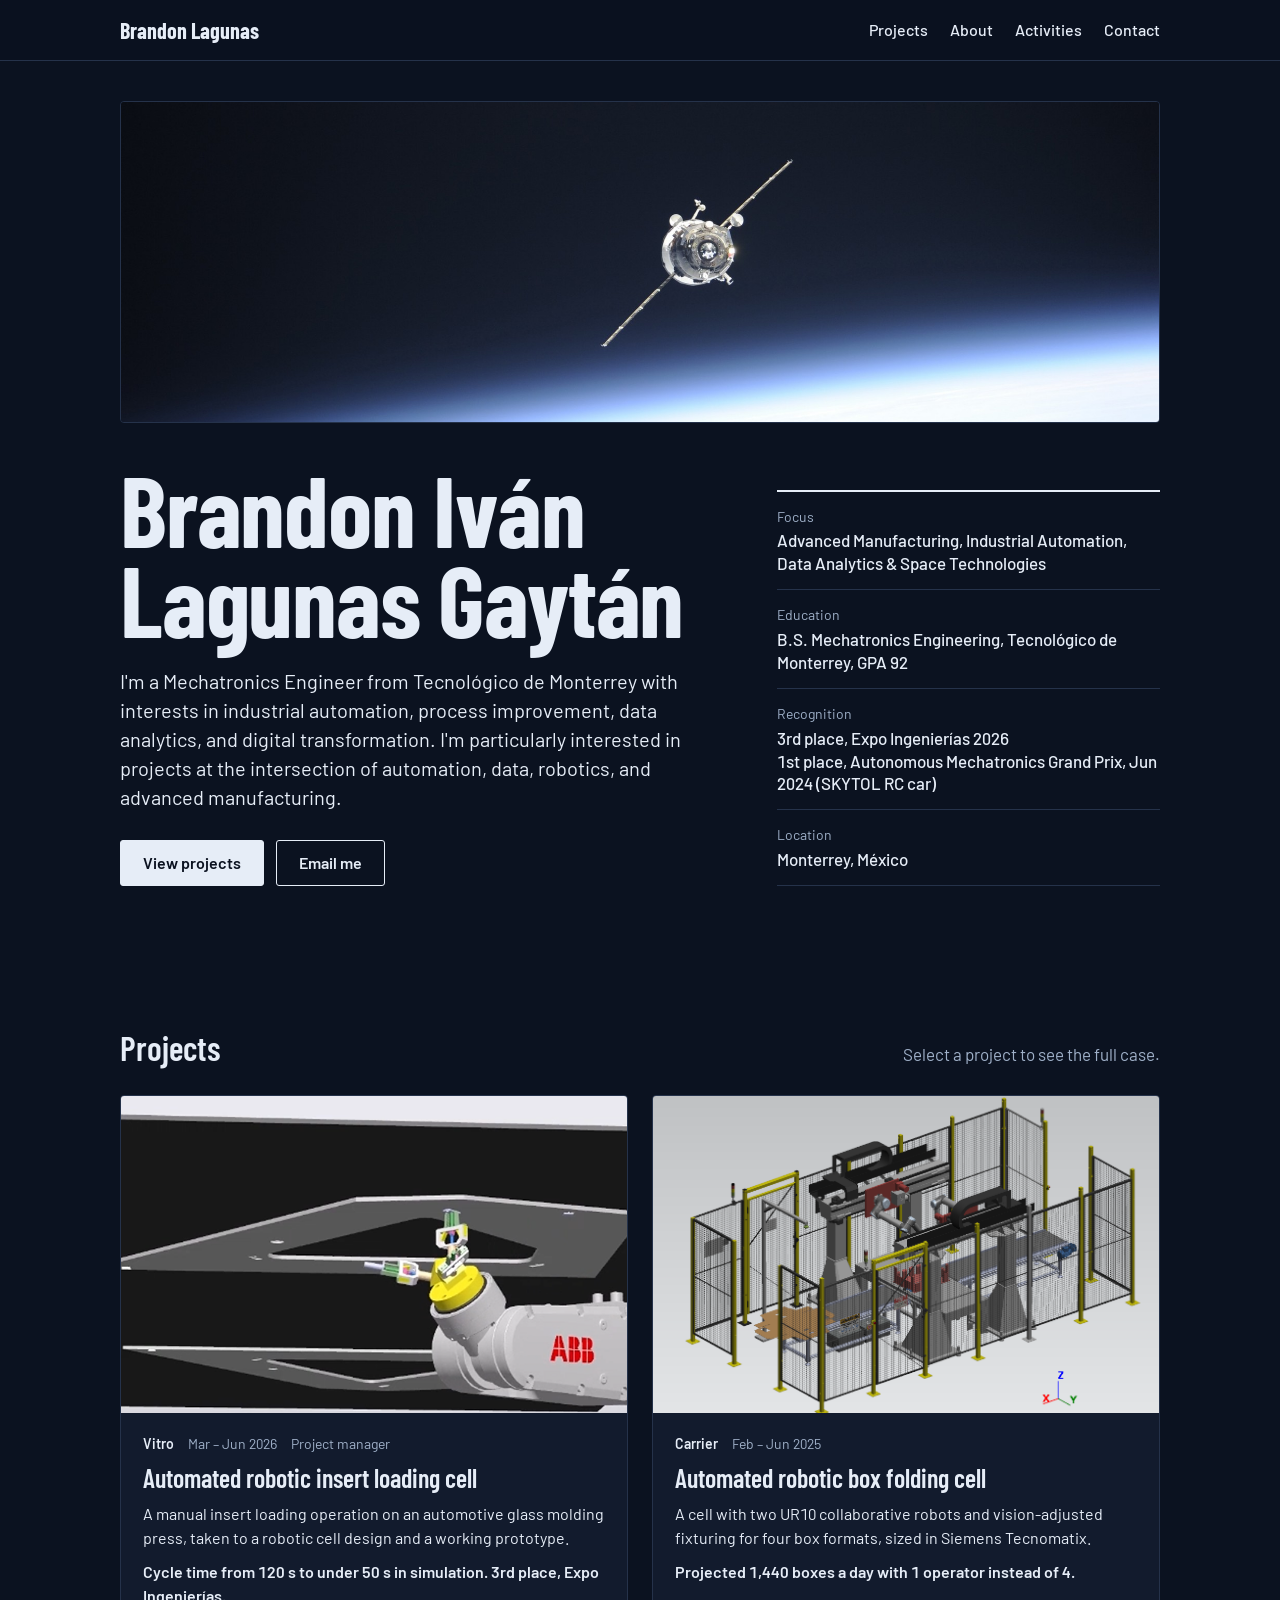
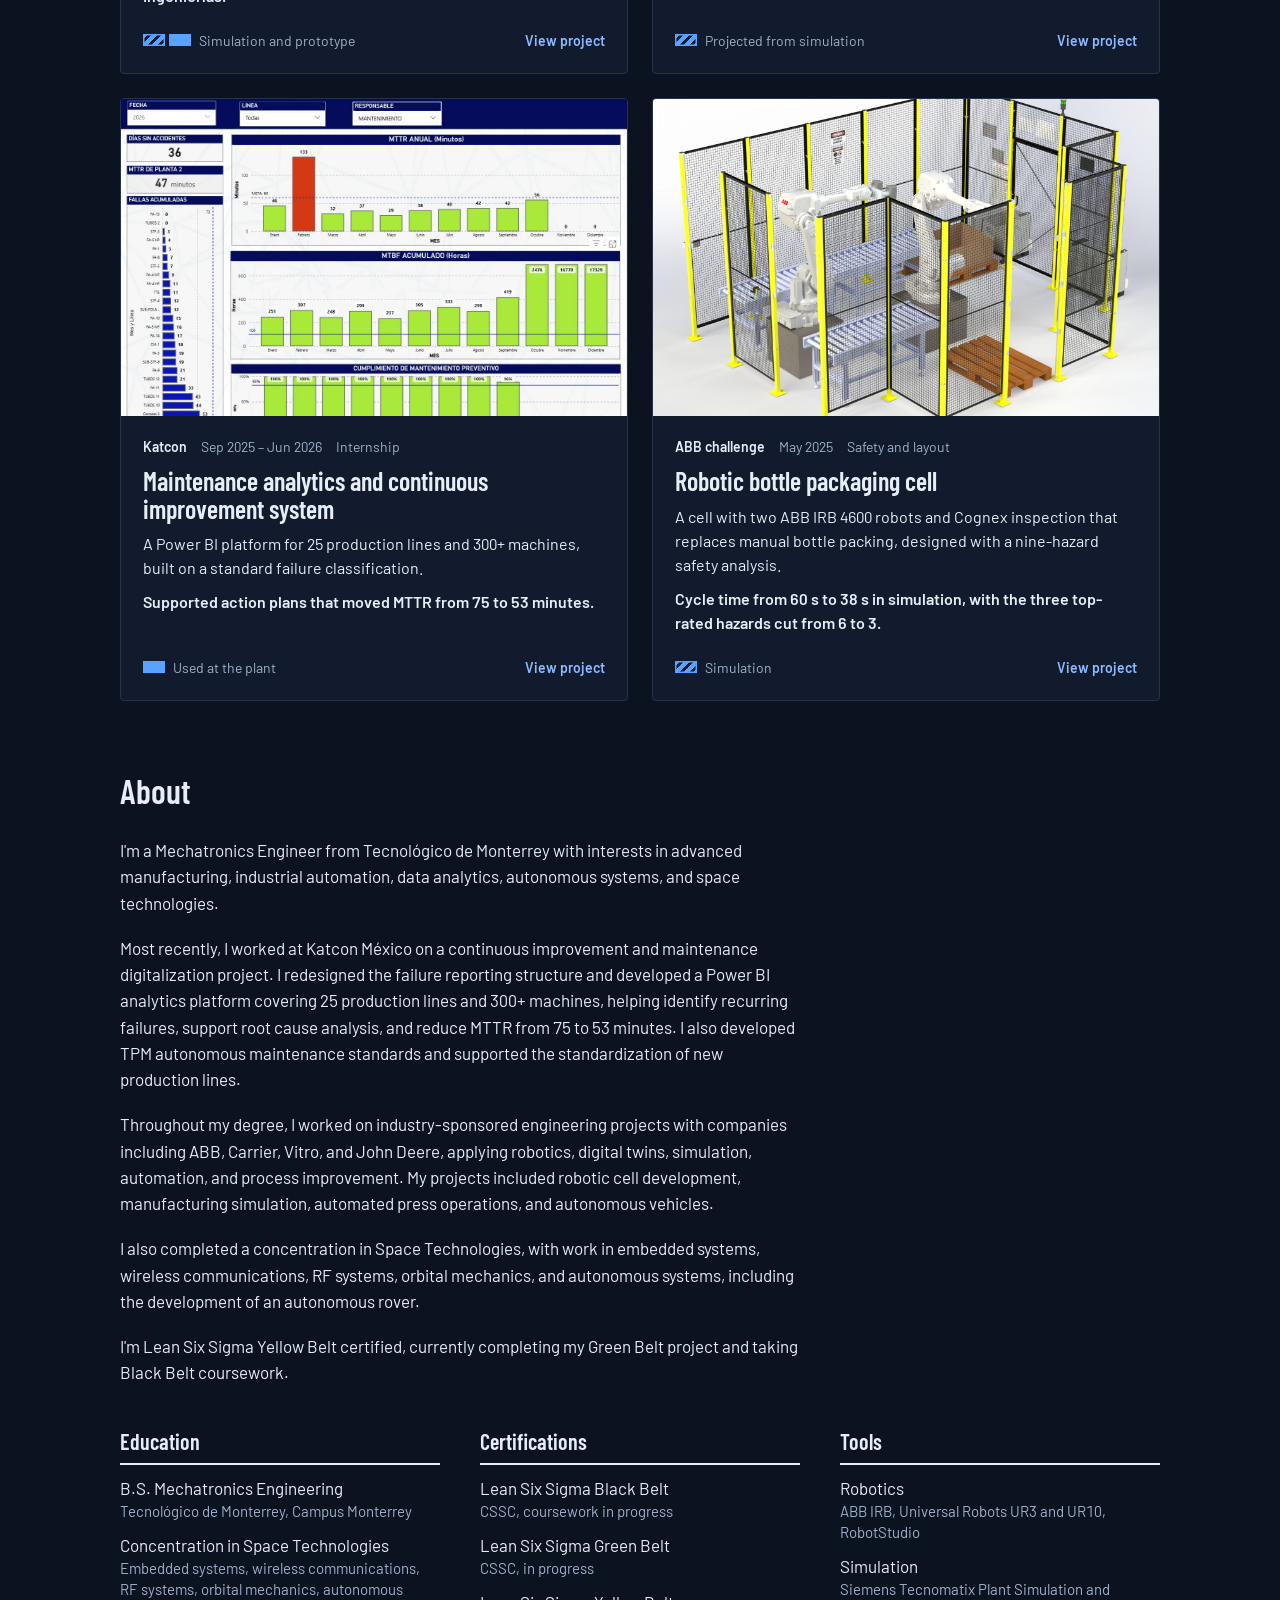
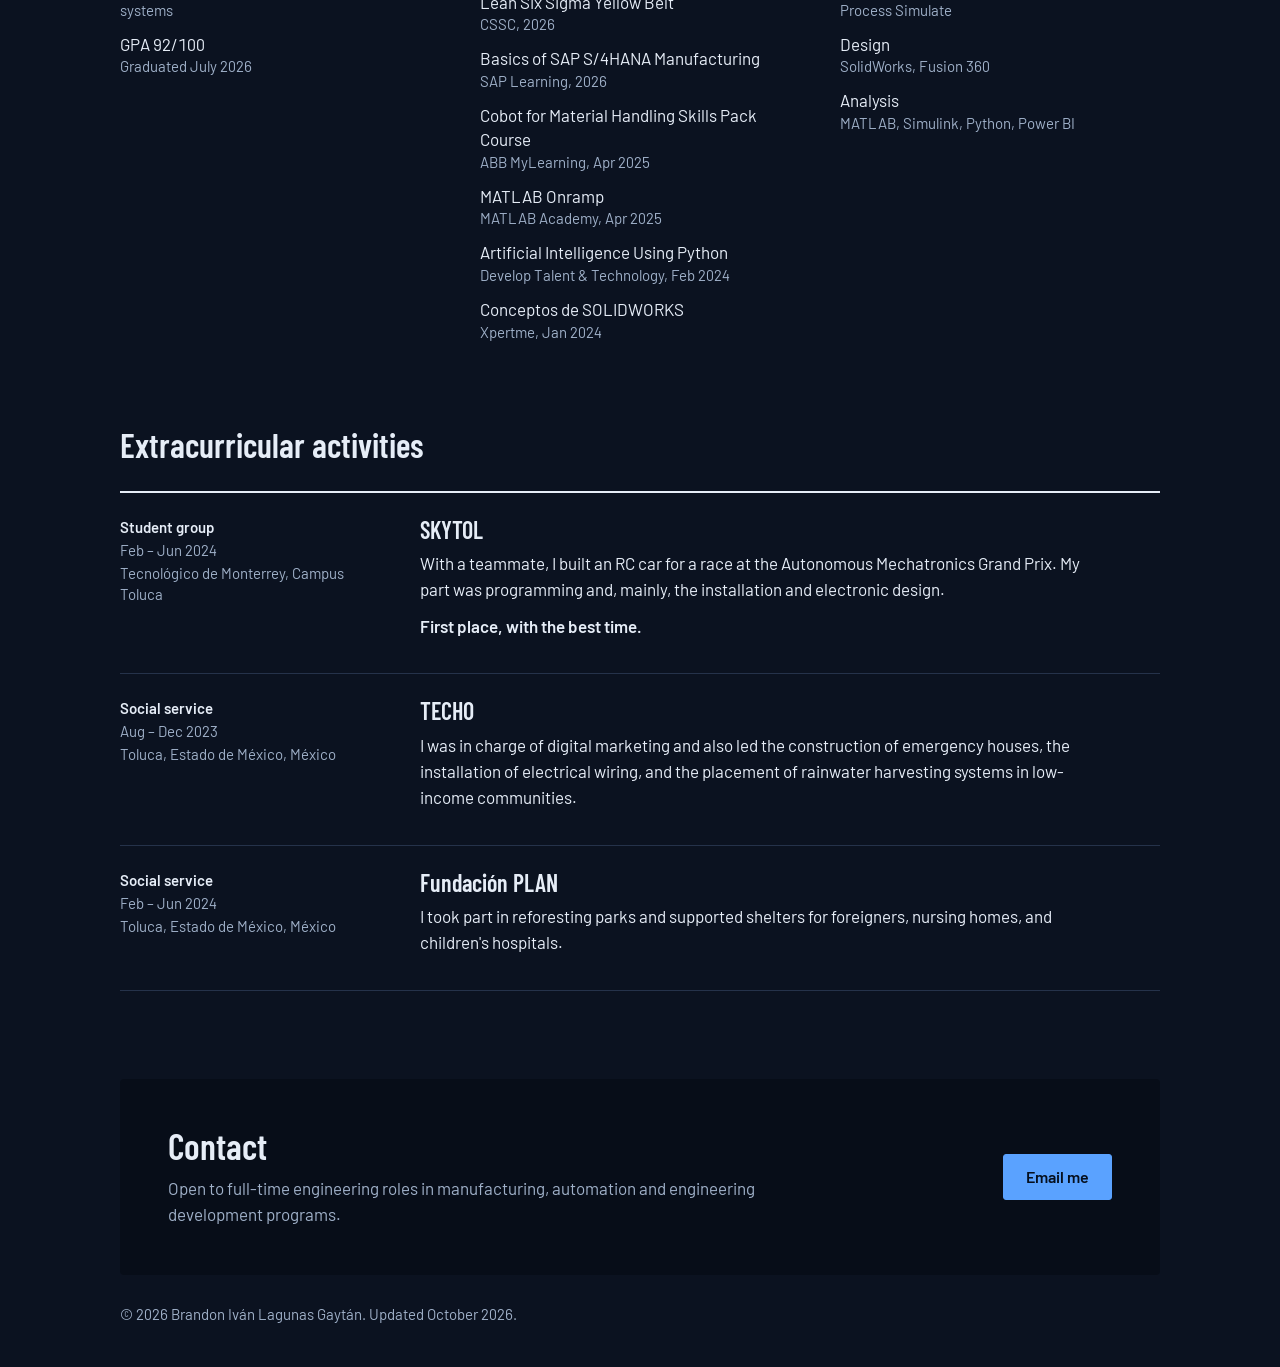
==== commit aeece9e3: "Reorder the Katcon page: annual report as main image, new intro, drop 7-step diagram Moves the annua" ====
--- a/index.html
+++ b/index.html
@@ -10,18 +10,6 @@
   <link rel="stylesheet" href="css/style.css">
 </head>
 <body>
-  <svg width="0" height="0" style="position:absolute" aria-hidden="true" focusable="false">
-    <defs>
-      <symbol id="i-scatter" viewBox="0 0 48 48"><g fill="none" stroke="currentColor" stroke-width="2" stroke-linecap="round" stroke-linejoin="round"><path d="M6 12h12v16H6z"/><path d="M9 17h6M9 21h6M9 25h3"/><path d="M27 5h12v16H27z"/><path d="M30 10h6M30 14h6M30 18h3"/><path d="M19 30h12v14H19z"/><path d="M22 35h6M22 39h6"/></g><circle cx="41" cy="32" r="2" fill="currentColor"/><circle cx="8" cy="38" r="2" fill="currentColor"/><circle cx="19" cy="8" r="1.6" fill="currentColor"/></symbol>
-      <symbol id="i-structure" viewBox="0 0 48 48"><g fill="none" stroke="currentColor" stroke-width="2" stroke-linecap="round" stroke-linejoin="round"><ellipse cx="20" cy="11" rx="11" ry="5"/><path d="M9 11v18c0 2.8 4.9 5 11 5s11-2.2 11-5V11"/><path d="M9 20c0 2.8 4.9 5 11 5s11-2.2 11-5"/><rect x="31" y="32" width="12" height="9" rx="1.5"/><path d="M26 35h5"/></g></symbol>
-      <symbol id="i-baseline" viewBox="0 0 48 48"><g fill="none" stroke="currentColor" stroke-width="2" stroke-linecap="round" stroke-linejoin="round"><rect x="5" y="7" width="30" height="32" rx="3"/><path d="M11 15h13"/><path d="M12 33v-7M18 33v-12M24 33v-9"/><circle cx="37" cy="36" r="4"/><path d="M37 29v3M37 40v3M30 36h3M41 36h3"/></g></symbol>
-      <symbol id="i-monitor" viewBox="0 0 48 48"><g fill="none" stroke="currentColor" stroke-width="2" stroke-linecap="round" stroke-linejoin="round"><rect x="5" y="7" width="38" height="26" rx="3"/><path d="M17 41h14M24 33v8"/><path d="M12 28v-6M18 28v-10M24 28v-7"/><path d="M33 14a7 7 0 1 0 7 7h-7z"/></g></symbol>
-      <symbol id="i-analysis" viewBox="0 0 48 48"><g fill="none" stroke="currentColor" stroke-width="2" stroke-linecap="round" stroke-linejoin="round"><circle cx="20" cy="20" r="13"/><path d="M30 30l12 12"/><path d="M14 26v-5M20 26v-9M26 26v-6"/></g></symbol>
-      <symbol id="i-decisions" viewBox="0 0 48 48"><g fill="none" stroke="currentColor" stroke-width="2" stroke-linecap="round" stroke-linejoin="round"><rect x="7" y="8" width="26" height="34" rx="3"/><path d="M14 5h12v6H14z"/><path d="M12 20l2 2 4-4M12 30l2 2 4-4"/><path d="M22 21h7M22 31h7"/><circle cx="37" cy="36" r="4"/><path d="M37 29v3M37 40v3M30 36h3M41 36h3"/></g></symbol>
-      <symbol id="i-result" viewBox="0 0 48 48"><g fill="none" stroke="currentColor" stroke-width="2" stroke-linecap="round" stroke-linejoin="round"><path d="M7 42V31h8v11M20 42V24h8v18M33 42V17h8v25"/><path d="M7 21l12-9 8 4 13-10"/><path d="M33 6h7v7"/></g></symbol>
-    </defs>
-  </svg>
-
   <nav class="site-nav" aria-label="Main">
     <div class="wrap">
       <a class="brand" href="index.html">Brandon Lagunas</a>
@@ -100,15 +88,7 @@
 
         <li class="card">
           <div class="card-media">
-            <ol class="steps steps--card" aria-hidden="true">
-              <li><span class="step-icon"><svg focusable="false"><use href="#i-scatter"/></svg><span class="step-num">1</span></span><span class="step-title">Scattered data</span></li>
-              <li><span class="step-icon"><svg focusable="false"><use href="#i-structure"/></svg><span class="step-num">2</span></span><span class="step-title">Structure</span></li>
-              <li><span class="step-icon"><svg focusable="false"><use href="#i-baseline"/></svg><span class="step-num">3</span></span><span class="step-title">Baseline</span></li>
-              <li><span class="step-icon"><svg focusable="false"><use href="#i-monitor"/></svg><span class="step-num">4</span></span><span class="step-title">Power BI</span></li>
-              <li><span class="step-icon"><svg focusable="false"><use href="#i-analysis"/></svg><span class="step-num">5</span></span><span class="step-title">Analysis</span></li>
-              <li><span class="step-icon"><svg focusable="false"><use href="#i-decisions"/></svg><span class="step-num">6</span></span><span class="step-title">Decisions</span></li>
-              <li><span class="step-icon"><svg focusable="false"><use href="#i-result"/></svg><span class="step-num">7</span></span><span class="step-title">Result</span></li>
-            </ol>
+            <img src="img/katcon/annual-report.png" width="1274" height="906" loading="lazy" style="object-position: 50% 0" alt="Annual general report dashboard for Plant 2: days without accidents, plant MTTR, accumulated failures by line, annual MTTR by month against a 60-minute target, accumulated MTBF by month and preventive maintenance compliance.">
           </div>
           <div class="card-body">
             <div class="card-meta"><span class="partner">Katcon</span><span>Sep 2025 – Jun 2026</span><span>Internship</span></div>
--- a/css/style.css
+++ b/css/style.css
@@ -555,6 +555,7 @@
 
 .cover--steps { aspect-ratio: auto; }
 .cover--steps + .table-wrap { margin-top: 24px; }
+.cover + .note { margin-top: 12px; }
 
 .steps {
   list-style: none;
@@ -636,8 +637,6 @@
     border-left: 8px solid var(--panel-accent);
     border-right: 0;
   }
-  .steps--7 { grid-template-columns: repeat(4, minmax(0, 1fr)); column-gap: 28px; }
-  .steps--7 > li:nth-child(4)::after { display: none; }
   .steps--8 { grid-template-columns: repeat(2, minmax(0, 1fr)); column-gap: 28px; }
   .steps--8 > li:nth-child(2n)::after { display: none; }
 }
@@ -646,25 +645,7 @@
   .steps--8 > li:nth-child(2n)::after { display: block; }
   .steps--8 > li:nth-child(4n)::after { display: none; }
 }
-@media (min-width: 900px) {
-  .steps--7 { grid-template-columns: repeat(7, minmax(0, 1fr)); }
-  .steps--7 > li:nth-child(4)::after { display: block; }
-}
-
-.card-media .steps {
-  height: 100%;
-  align-content: center;
-  grid-template-columns: repeat(4, minmax(0, 1fr));
-  gap: 14px 8px;
-  padding: 12px 14px;
-}
-.card-media .steps > li { display: flex; flex-direction: column; align-items: center; text-align: center; gap: 5px; }
-.card-media .steps .step-icon { grid-row: auto; width: 40px; height: 40px; }
-.card-media .steps .step-icon svg { width: 22px; height: 22px; }
-.card-media .steps .step-num { top: -4px; left: -4px; width: 16px; height: 16px; font-size: 0.6875rem; line-height: 16px; }
-.card-media .steps .step-title { justify-self: auto; padding: 0 6px; font-size: 0.8125rem; line-height: 1.3; }
-.card-media .steps .step-text { display: none; }
-.card-media .steps > li:nth-child(n)::after { display: none; }
+
 
 @media (max-width: 719px) {
   .hero { padding: 40px 0 16px; }
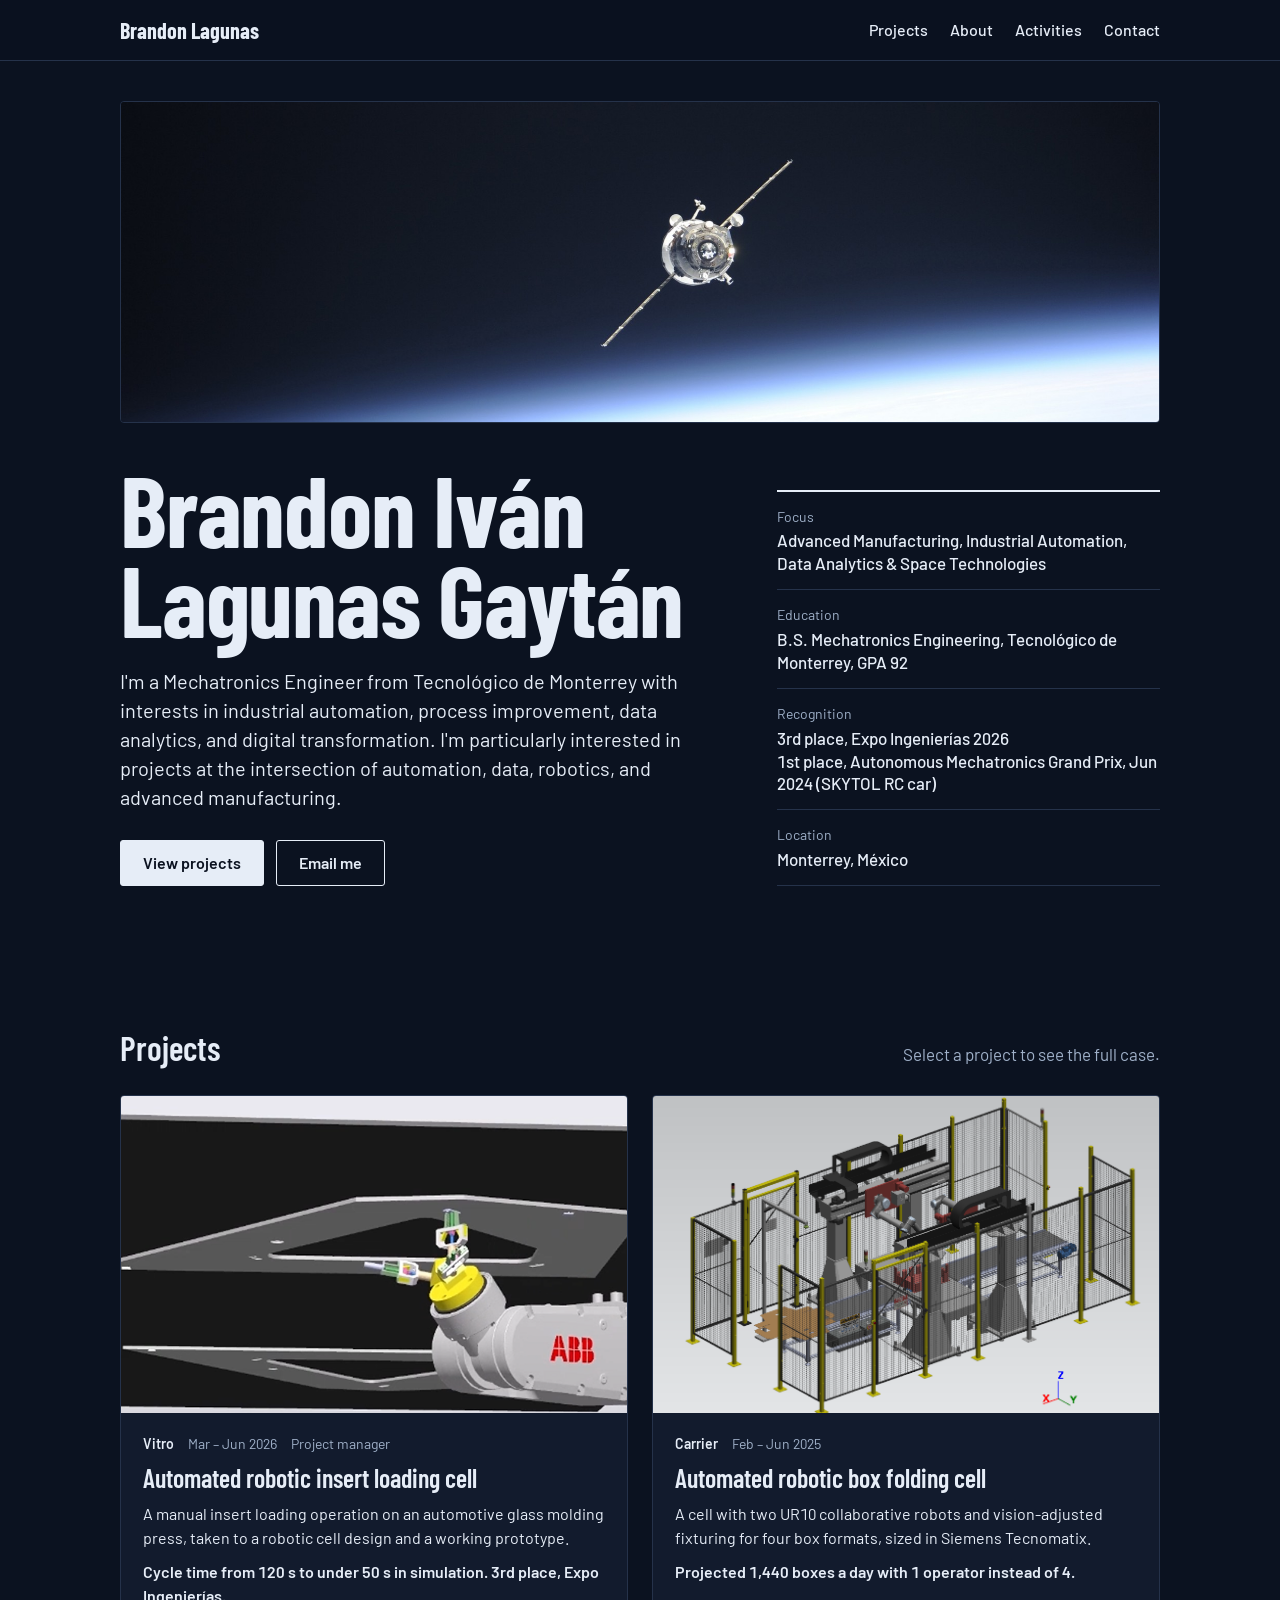
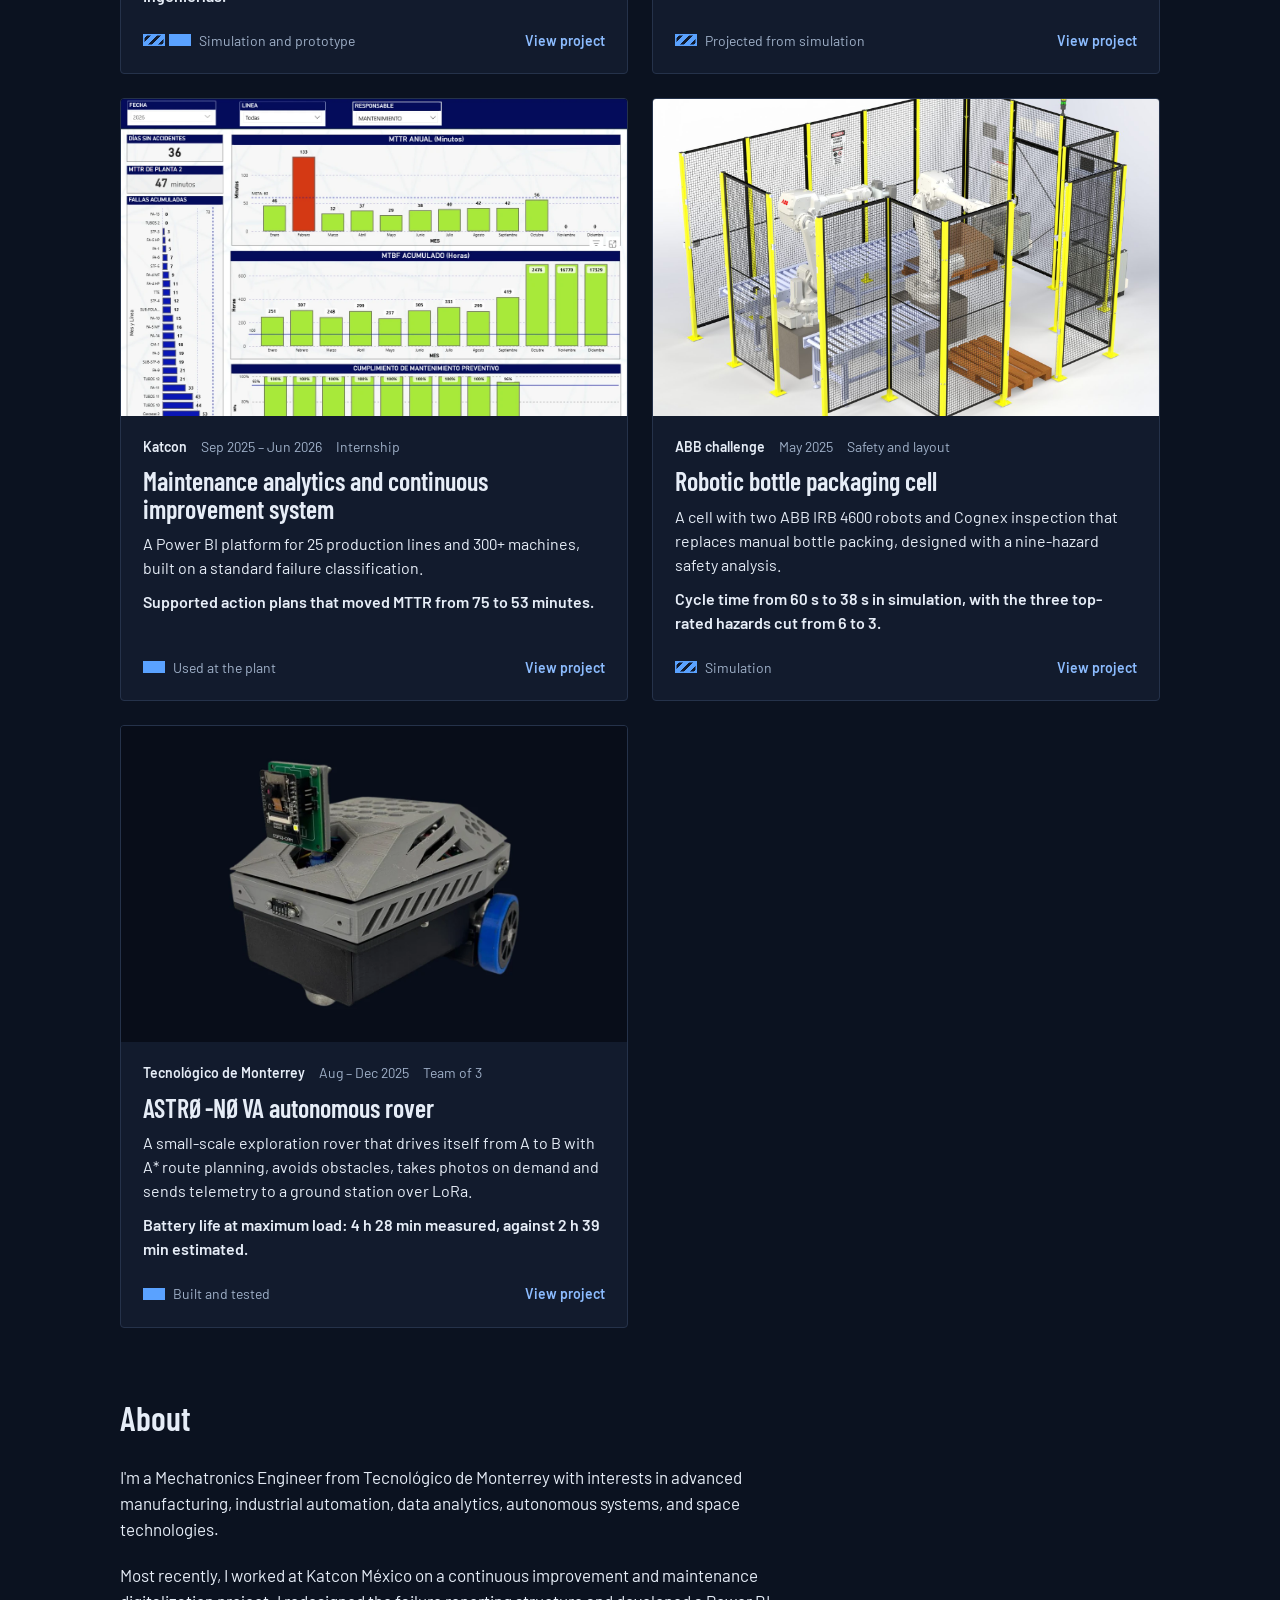
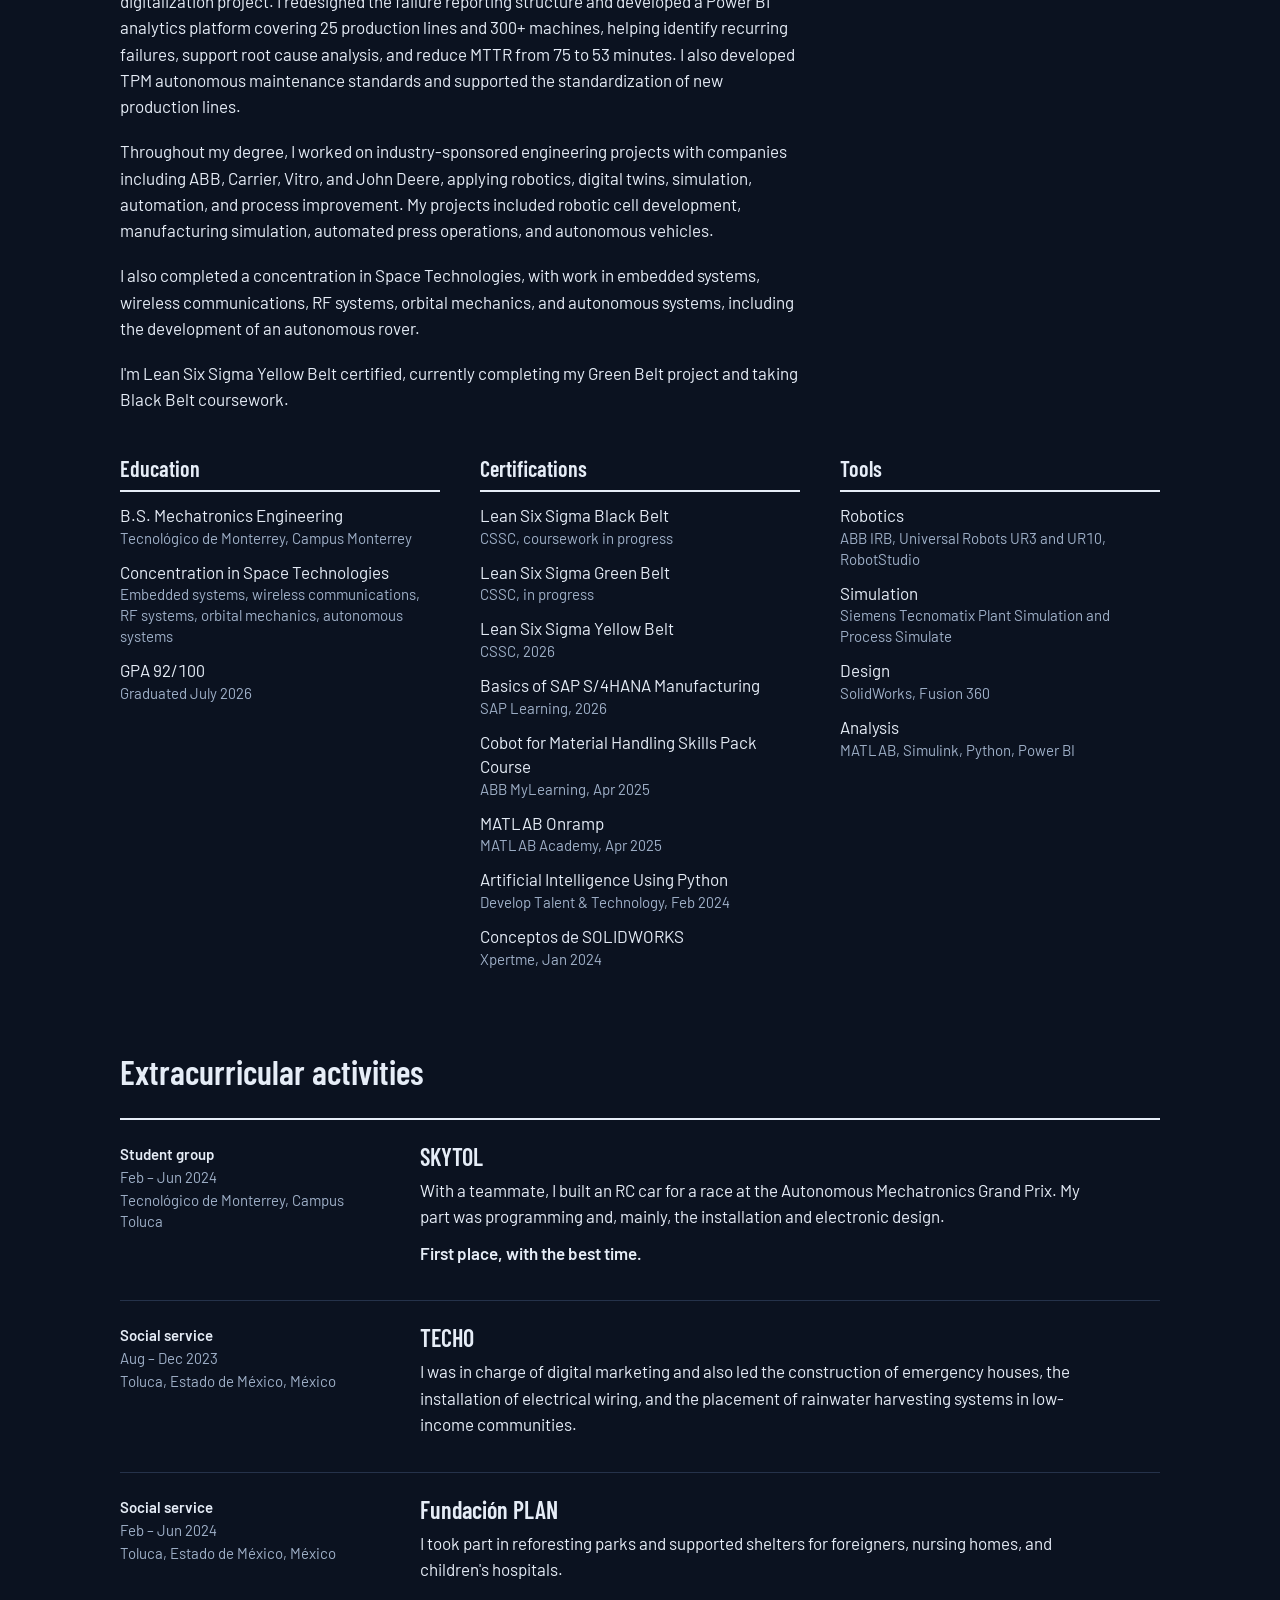
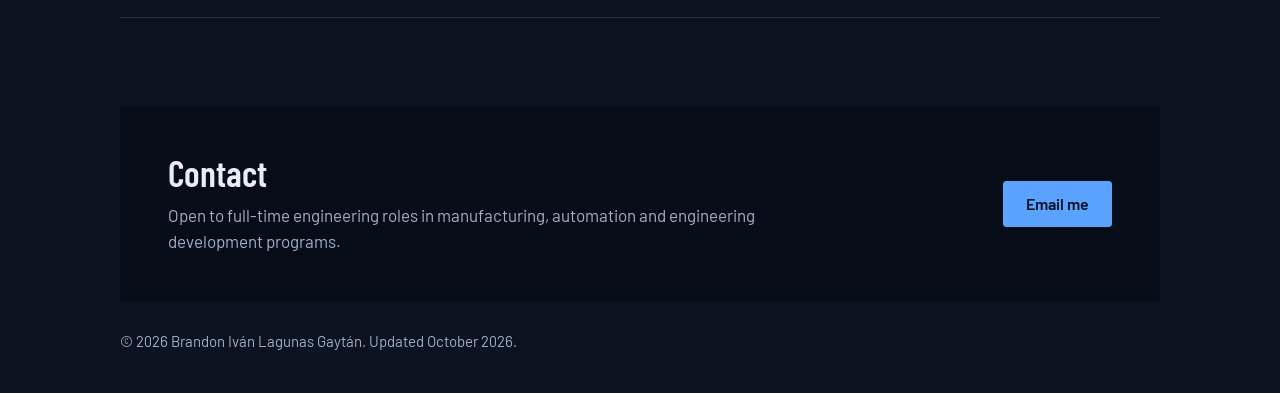
==== commit aa796011: "Add ASTRØ-NØVA autonomous rover project page and home card Co-Authored-By: Claude Sonnet 5.5 <norepl" ====
--- a/index.html
+++ b/index.html
@@ -118,6 +118,22 @@
           </div>
         </li>
 
+        <li class="card">
+          <div class="card-media">
+            <img src="img/astro-nova/rover-card.webp" width="1200" height="750" loading="lazy" alt="The assembled ASTRØ-NØVA rover: a grey 3D printed chassis with a faceted cover, blue wheels and a camera board on a servo mount.">
+          </div>
+          <div class="card-body">
+            <div class="card-meta"><span class="partner">Tecnológico de Monterrey</span><span>Aug – Dec 2025</span><span>Team of 3</span></div>
+            <h3><a href="projects/astro-nova.html">ASTRØ-NØVA autonomous rover</a></h3>
+            <p>A small-scale exploration rover that drives itself from A to B with A* route planning, avoids obstacles, takes photos on demand and sends telemetry to a ground station over LoRa.</p>
+            <p class="card-figure">Battery life at maximum load: 4 h 28 min measured, against 2 h 39 min estimated.</p>
+            <div class="card-foot">
+              <span class="status"><span class="swatch real"></span>Built and tested</span>
+              <span class="open">View project</span>
+            </div>
+          </div>
+        </li>
+
       </ul>
     </section>
 
--- a/css/style.css
+++ b/css/style.css
@@ -555,7 +555,6 @@
 
 .cover--steps { aspect-ratio: auto; }
 .cover--steps + .table-wrap { margin-top: 24px; }
-.cover + .note { margin-top: 12px; }
 
 .steps {
   list-style: none;
@@ -651,3 +650,87 @@
   .hero { padding: 40px 0 16px; }
   .section { padding-top: 56px; }
 }
+
+/* ---------- ASTRØ-NØVA: photo cover, architecture diagram, video embeds ---------- */
+
+.cover--photo { aspect-ratio: 16 / 9; }
+.cover--photo img { object-fit: contain; }
+
+.block > h3 { font-size: 1.5rem; margin: 32px 0 12px; }
+
+.risk-table code { font-family: ui-monospace, "Cascadia Mono", Consolas, monospace; font-size: 0.8125rem; color: var(--ink); white-space: nowrap; }
+.risk-table--text { min-width: 0; }
+.risk-table--text thead th,
+.risk-table--text tbody td { text-align: left; }
+.risk-table--text tbody th[rowspan] { border-right: 1px solid var(--rule); }
+
+.plate--narrow { max-width: 520px; margin-left: auto; margin-right: auto; }
+.gallery--3 { align-items: start; }
+@media (min-width: 800px) { .gallery--3 { grid-template-columns: repeat(3, 1fr); } }
+.gallery--dark img { background: var(--panel); }
+
+.cover--arch { aspect-ratio: auto; padding: clamp(16px, 3vw, 28px); color: var(--panel-ink); }
+.arch { display: grid; }
+.arch-block {
+  display: flex;
+  flex-direction: column;
+  gap: 8px;
+  padding: 14px 14px 16px;
+  border: 1px solid var(--panel-rule);
+  border-radius: 4px;
+  background: color-mix(in srgb, var(--card) 70%, var(--panel));
+}
+.arch-block > h3 {
+  font-size: 1.125rem;
+  padding-bottom: 8px;
+  margin-bottom: 4px;
+  border-bottom: 2px solid var(--panel-accent);
+}
+.arch-node {
+  padding: 8px 10px;
+  border: 1px solid var(--panel-rule);
+  border-radius: 3px;
+  background: var(--panel);
+  font-size: 0.9375rem;
+  font-weight: 500;
+  line-height: 1.3;
+}
+.arch-node small { display: block; margin-top: 2px; color: var(--panel-steel); font-size: 0.8125rem; font-weight: 400; }
+.arch-nodes { display: grid; gap: 8px; grid-template-columns: repeat(auto-fit, minmax(11rem, 1fr)); }
+.arch-row { display: grid; align-items: center; }
+
+.arch-link {
+  display: flex;
+  align-items: center;
+  justify-content: center;
+  gap: 10px;
+  padding: 6px 0;
+  font-size: 0.8125rem;
+  font-weight: 600;
+  line-height: 1.2;
+  color: var(--panel-ink);
+}
+.arch-line { position: relative; flex: none; width: 2px; height: 34px; background: var(--panel-accent); }
+.arch-line::before,
+.arch-line::after { content: ""; position: absolute; left: 50%; margin-left: -5px; border: 5px solid transparent; }
+.arch-line::before { top: -1px; border-top: 0; border-bottom: 7px solid var(--panel-accent); }
+.arch-line::after { bottom: -1px; border-bottom: 0; border-top: 7px solid var(--panel-accent); }
+
+@media (min-width: 600px) {
+  .arch-row { grid-template-columns: minmax(0, 1fr) auto minmax(0, 1fr); }
+  .arch-row > .arch-link { flex-direction: column; gap: 6px; padding: 0 14px; text-align: center; }
+  .arch-row > .arch-link .arch-line { width: 44px; height: 2px; }
+  .arch-row > .arch-link .arch-line::before,
+  .arch-row > .arch-link .arch-line::after { top: 50%; bottom: auto; left: auto; margin: -5px 0 0; }
+  .arch-row > .arch-link .arch-line::before { left: -1px; border: 5px solid transparent; border-left: 0; border-right: 7px solid var(--panel-accent); }
+  .arch-row > .arch-link .arch-line::after { right: -1px; border: 5px solid transparent; border-right: 0; border-left: 7px solid var(--panel-accent); }
+}
+
+.video { margin: 24px 0; }
+.video-frame { position: relative; aspect-ratio: 16 / 9; overflow: hidden; border: 1px solid var(--rule); border-radius: 4px; background: var(--panel); }
+.video-frame iframe { position: absolute; inset: 0; width: 100%; height: 100%; border: 0; }
+.video figcaption { font-size: 0.875rem; color: var(--steel); margin-top: 6px; }
+.video--vertical .video-frame,
+.video--vertical figcaption { max-width: 340px; margin-left: auto; margin-right: auto; }
+.video--vertical .video-frame { aspect-ratio: 9 / 16; }
+.video--vertical figcaption { margin-top: 6px; }
